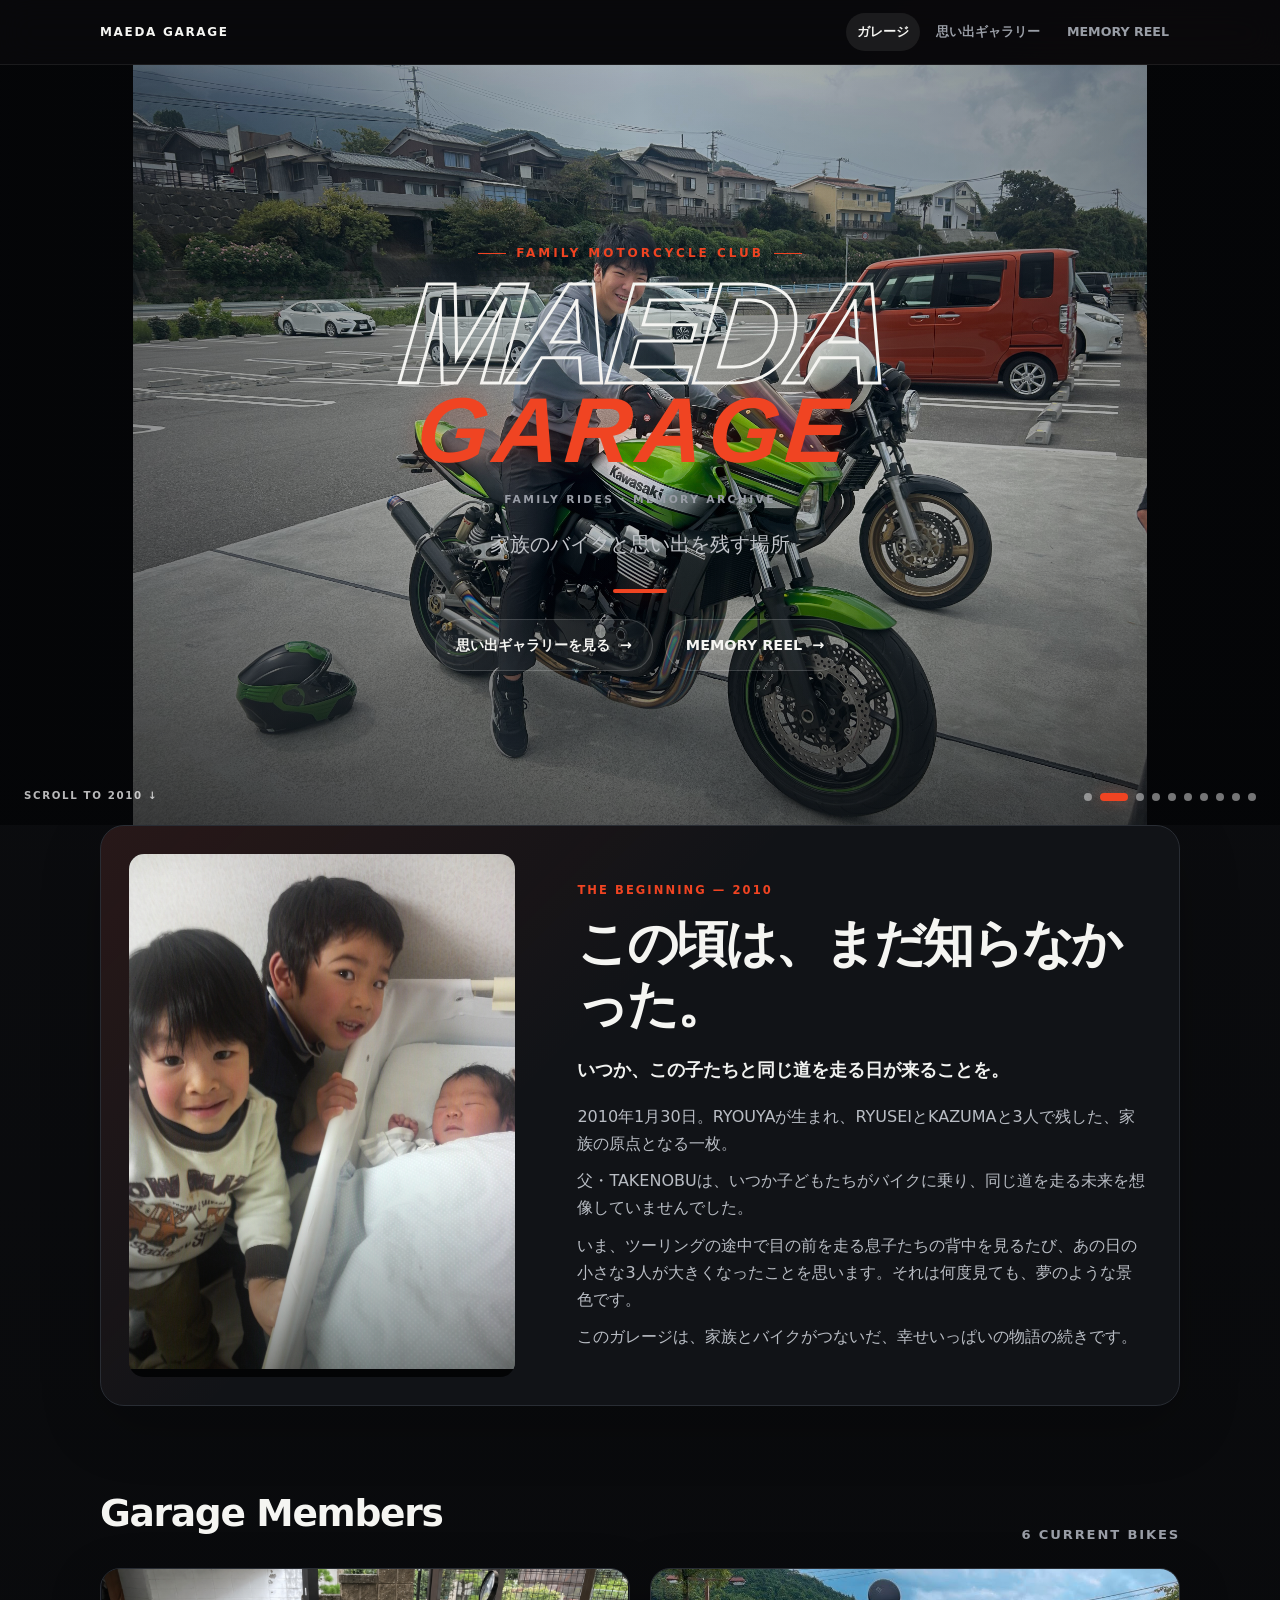
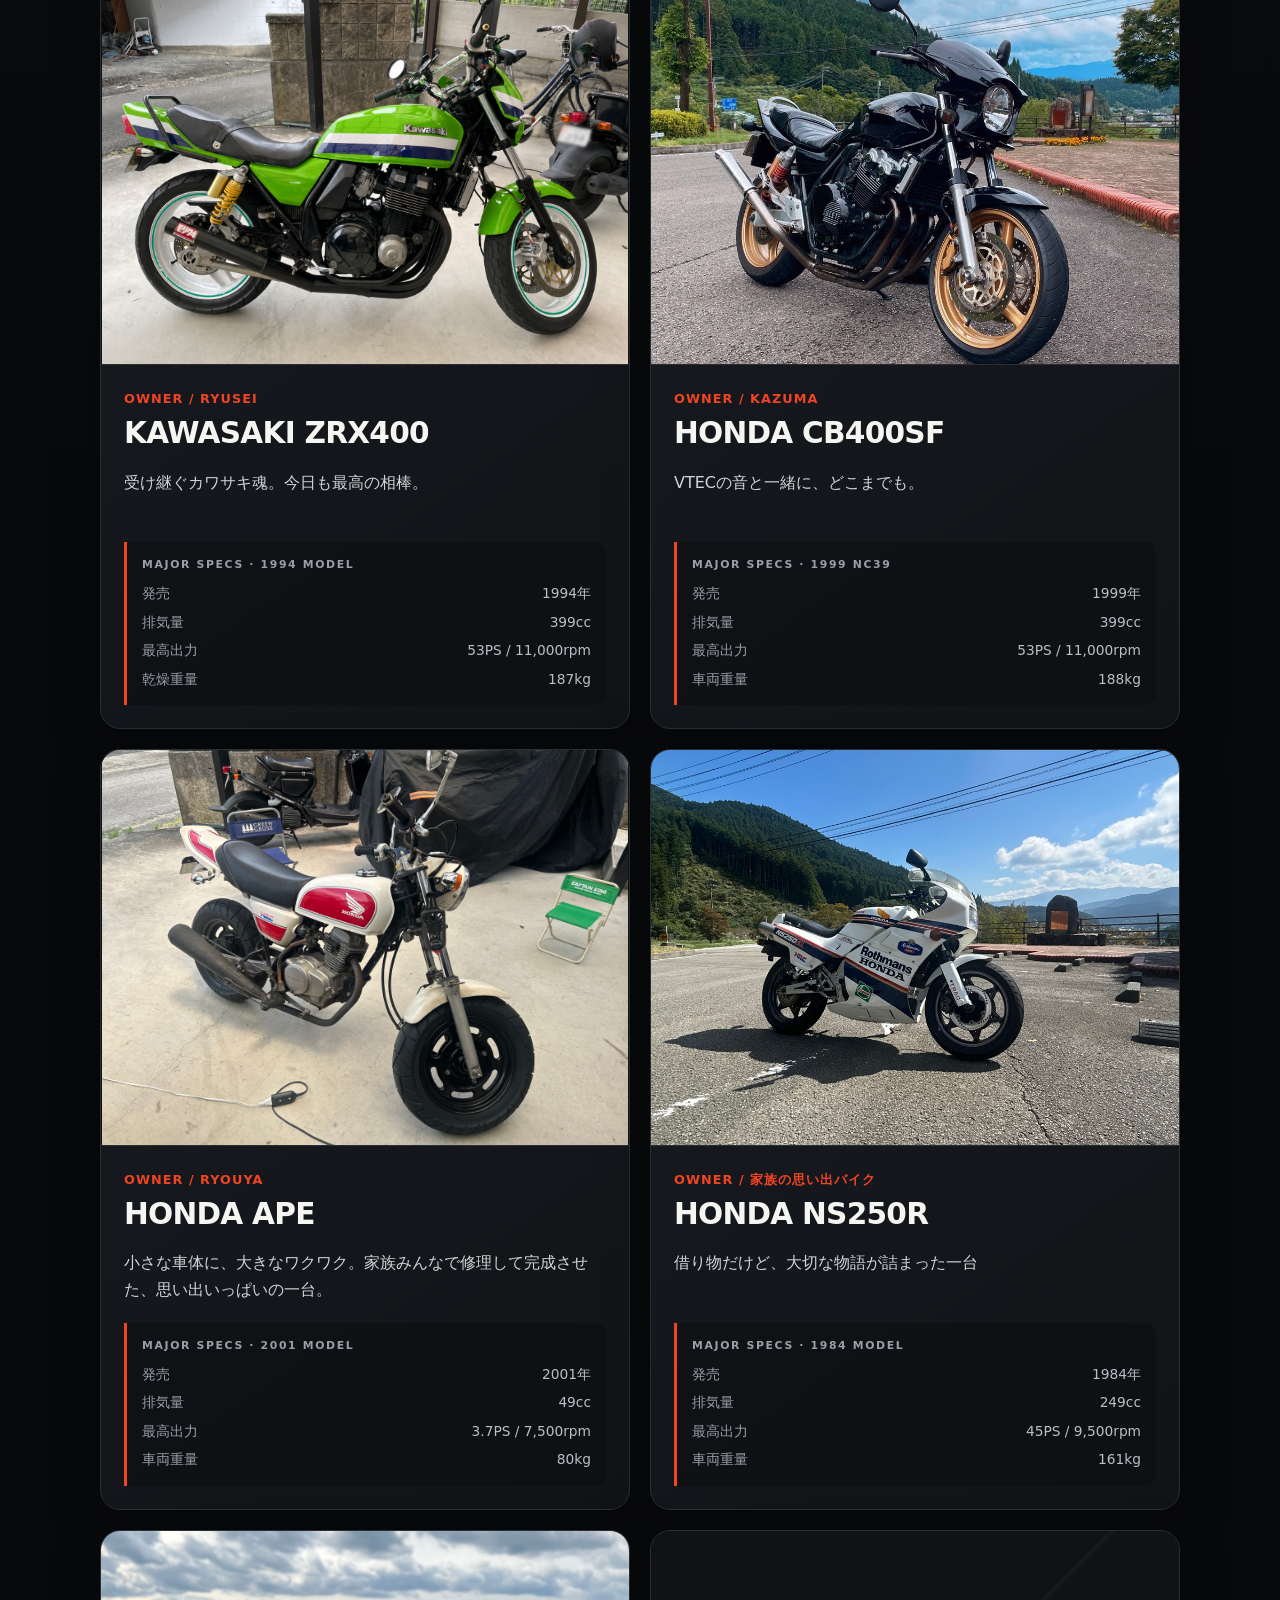
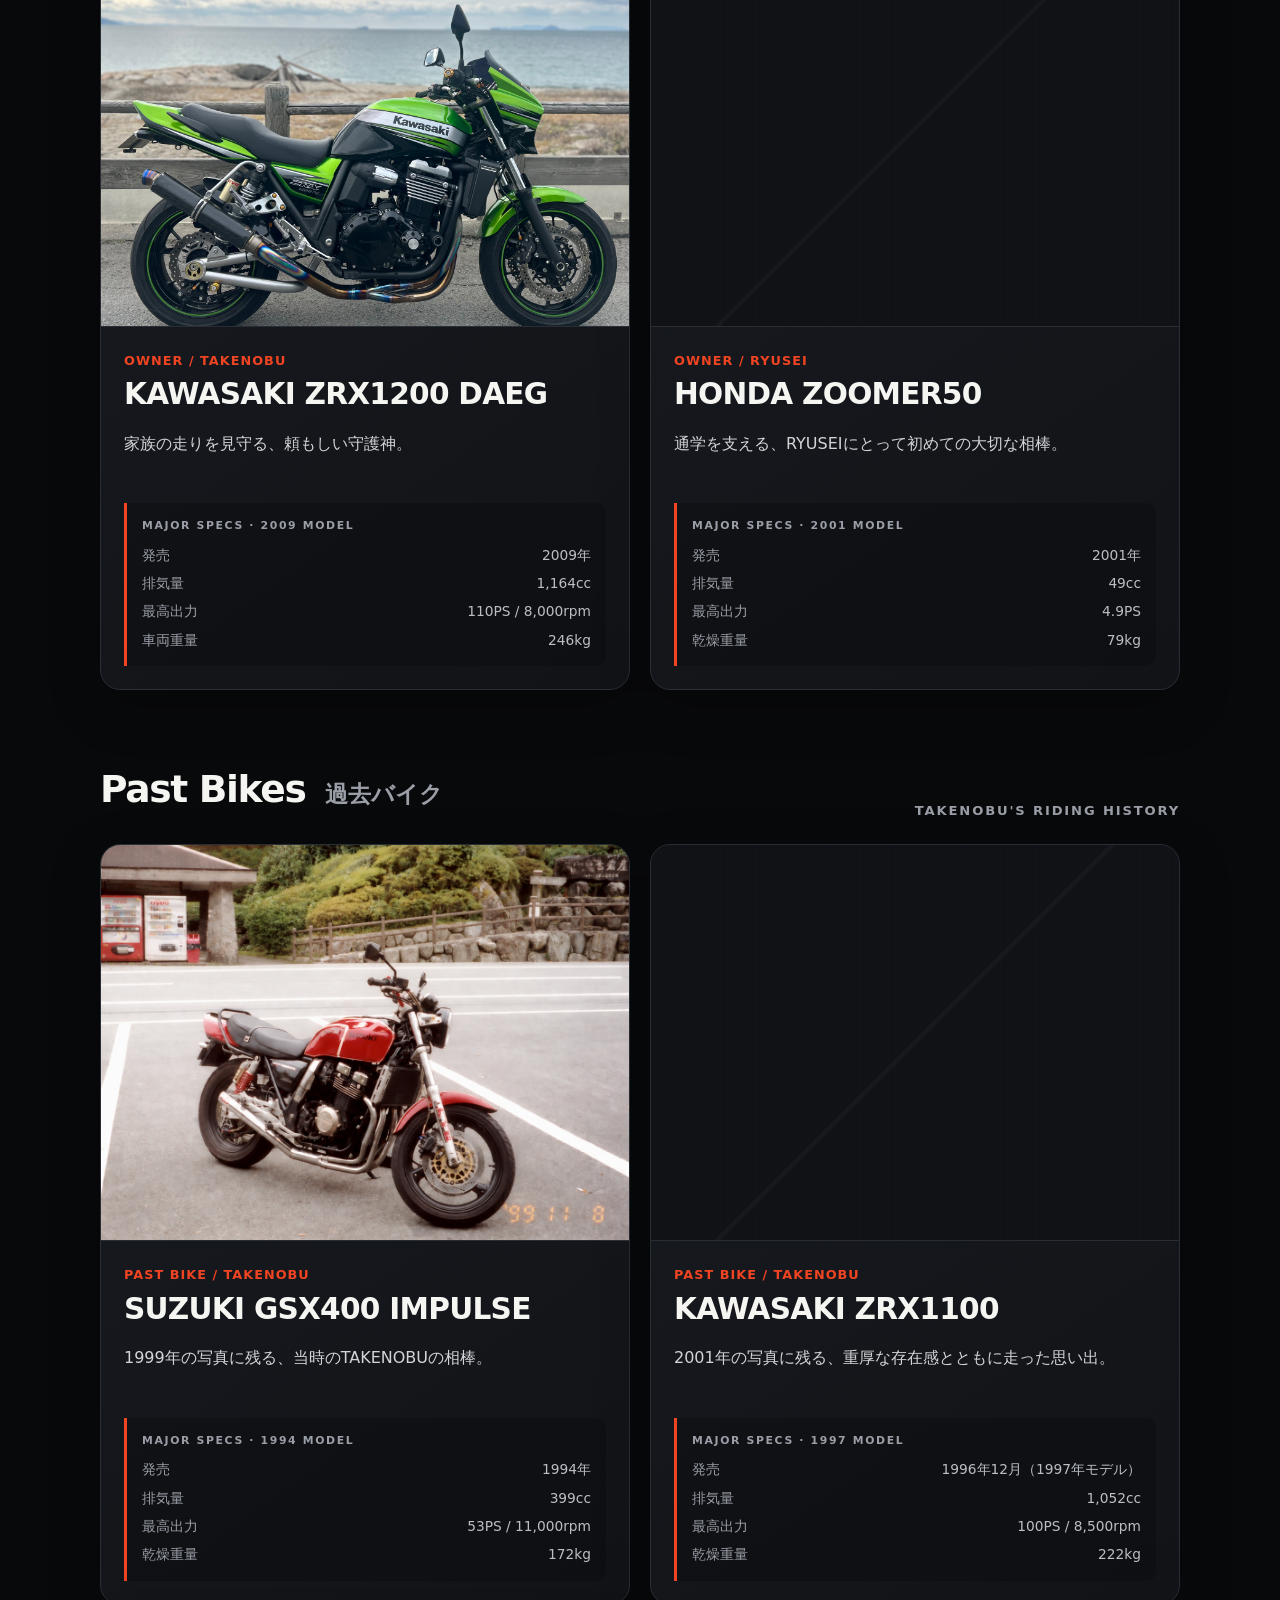
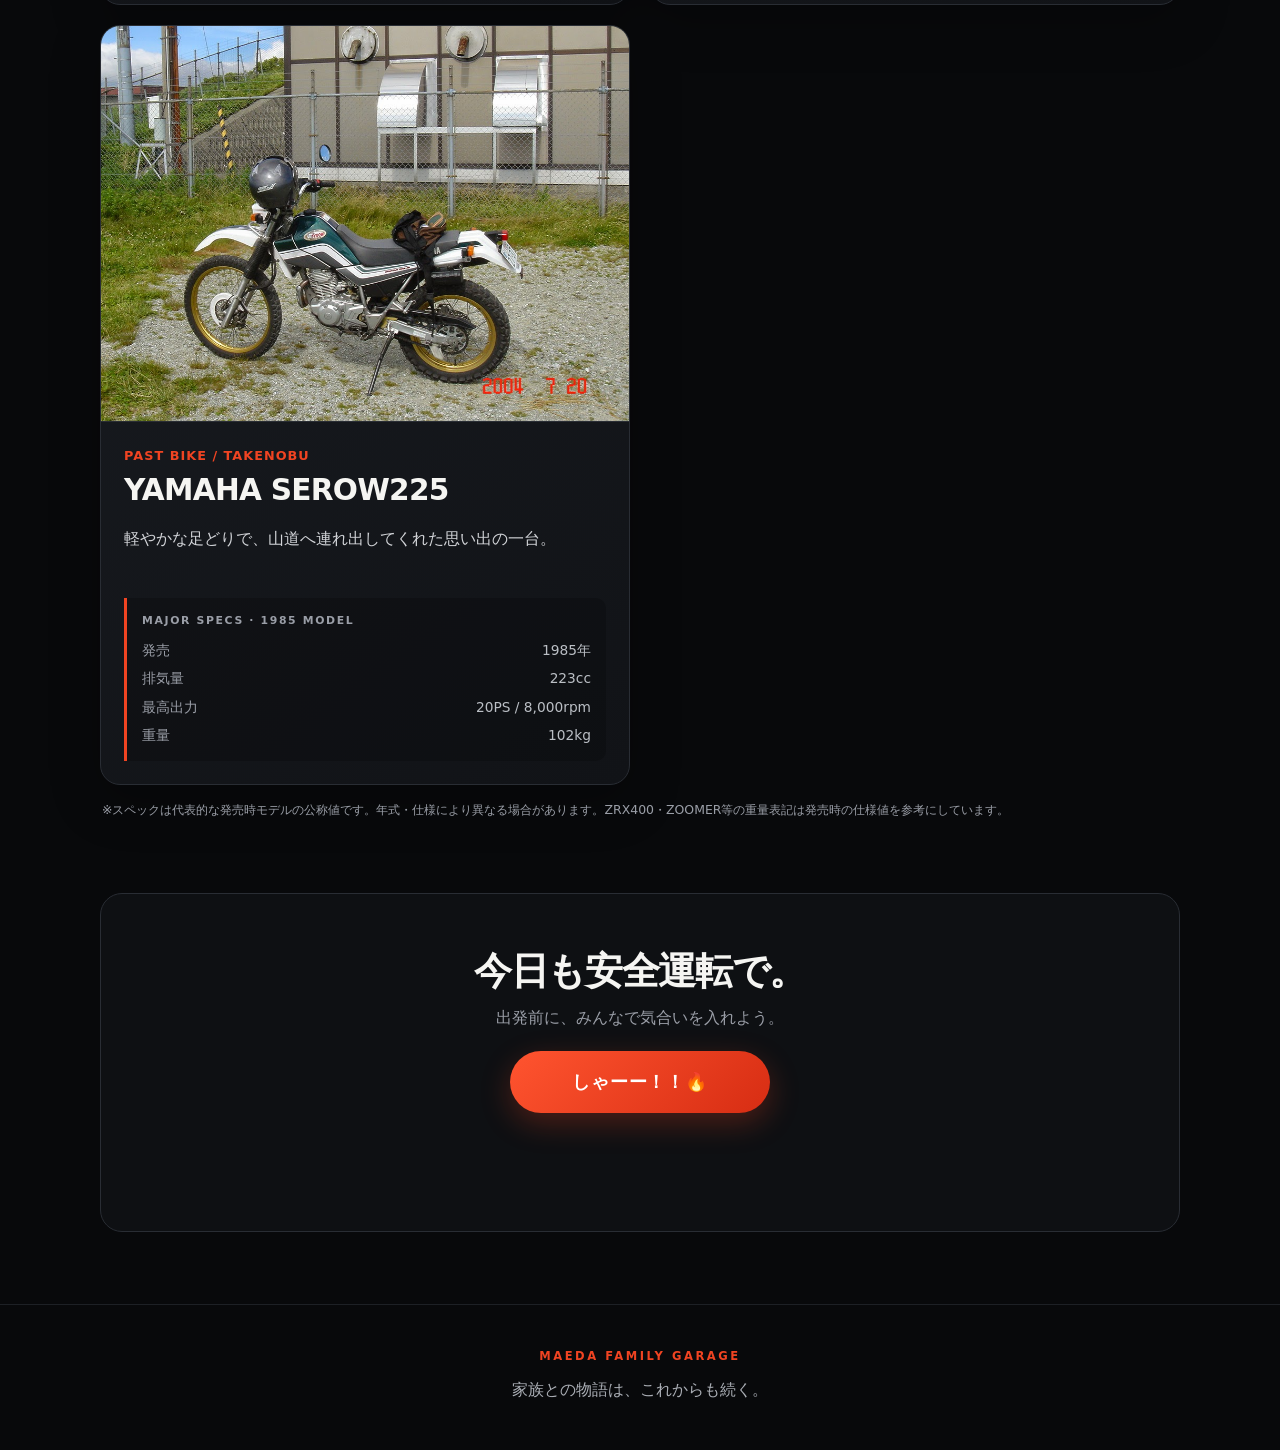
==== index.html @ b5dfe6f4 "Add files via upload" ====
<!DOCTYPE html>
<html lang="ja">
<head>
  <meta charset="UTF-8">
  <meta name="viewport" content="width=device-width, initial-scale=1.0">
  <meta name="theme-color" content="#08090b">
  <meta name="description" content="家族のバイクと思い出を残す、前田家ガレージ。">
  <title>前田家ガレージ</title>
  <link rel="stylesheet" href="style.css">
  <style>
    :root {
      --bg: #08090b;
      --panel: #111317;
      --panel-light: #181b20;
      --line: #292d34;
      --text: #f5f5f2;
      --muted: #9a9ea7;
      --accent: #f04422;
      --accent-glow: rgba(240, 68, 34, 0.28);
      --max-width: 1080px;
    }

    * { box-sizing: border-box; }

    html { scroll-behavior: smooth; }

    body {
      margin: 0;
      min-height: 100vh;
      color: var(--text);
      background:
        radial-gradient(circle at 90% 4%, rgba(240, 68, 34, 0.13), transparent 25rem),
        linear-gradient(180deg, #0c0d10 0%, var(--bg) 38%);
      font-family: system-ui, -apple-system, "Noto Sans JP", "Yu Gothic", sans-serif;
      line-height: 1.7;
      -webkit-font-smoothing: antialiased;
    }

    body::before {
      content: "";
      position: fixed;
      inset: 0;
      z-index: -1;
      pointer-events: none;
      opacity: 0.2;
      background-image: linear-gradient(rgba(255,255,255,.025) 1px, transparent 1px);
      background-size: 100% 5px;
    }

    .container {
      width: min(calc(100% - 32px), var(--max-width));
      margin-inline: auto;
    }

    .hero {
      display: grid;
      position: relative;
      min-height: min(760px, 86svh);
      place-items: center;
      padding: 72px 0 56px;
      overflow: hidden;
      text-align: center;
      isolation: isolate;
    }

    .hero-slides,
    .hero-shade {
      position: absolute;
      inset: 0;
      z-index: -2;
    }

    .hero-slides { background: #050608; }

    .hero-slide {
      position: absolute;
      inset: 0;
      width: 100%;
      height: 100%;
      opacity: 0;
      object-fit: cover;
      object-position: center;
      transform: translateX(100%);
      transition: transform 1.1s cubic-bezier(.65, 0, .35, 1), opacity .8s ease;
    }

    .hero-slide.is-active {
      opacity: 1;
      transform: translateX(0);
    }

    .hero-slide.is-leaving {
      opacity: 0;
      transform: translateX(-100%);
    }

    .hero-slide.is-reset {
      opacity: 0;
      transform: translateX(100%);
      transition: none;
    }

    .hero-slide:nth-child(1) { object-position: center 46%; }
    .hero-slide:nth-child(2) { object-position: center 42%; }
    .hero-slide:nth-child(3) { object-position: center 48%; }
    .hero-slide:nth-child(4) { object-position: center 54%; }
    .hero-slide:nth-child(5) { object-position: center 55%; }
    .hero-slide:nth-child(6) { object-position: center 52%; }
    .hero-slide:nth-child(7) { object-position: center 72%; }
    .hero-slide:nth-child(8) { object-position: center 50%; }
    .hero-slide:nth-child(9) { object-position: center 45%; }
    .hero-slide:nth-child(10) { object-position: center 60%; }

    /* PCは写真を切り取らず、元の構図をそのまま見せる */
    @media (min-width: 681px) {
      .hero-slide,
      .hero-slide.is-active {
        object-fit: contain;
      }

      /* 7枚目の縦写真は、走るバイクを大きく見せる */
      .hero-slide:nth-child(7),
      .hero-slide:nth-child(7).is-active {
        object-fit: cover;
        object-position: center 66%;
      }

    }

    .hero-shade {
      z-index: -1;
      background:
        linear-gradient(90deg, rgba(4,5,7,.52), rgba(4,5,7,.12) 50%, rgba(4,5,7,.42)),
        linear-gradient(0deg, rgba(4,5,7,.6), transparent 52%, rgba(4,5,7,.18));
    }

    .hero .container {
      position: relative;
      z-index: 1;
    }

    .hero-dots {
      position: absolute;
      right: 24px;
      bottom: 24px;
      display: flex;
      gap: 8px;
      z-index: 2;
    }

    .hero-dot {
      width: 8px;
      height: 8px;
      padding: 0;
      border: 0;
      border-radius: 999px;
      background: rgba(255,255,255,.45);
      cursor: pointer;
      transition: width .3s ease, background .3s ease;
    }

    .hero-dot.is-active {
      width: 28px;
      background: var(--accent);
      box-shadow: 0 0 14px var(--accent-glow);
    }

    .scroll-to-beginning {
      position: absolute;
      bottom: 21px;
      left: 24px;
      z-index: 2;
      color: rgba(255,255,255,.72);
      font-size: .64rem;
      font-weight: 800;
      letter-spacing: .16em;
      text-decoration: none;
      text-transform: uppercase;
    }

    .eyebrow {
      display: inline-flex;
      align-items: center;
      gap: 10px;
      margin: 0 0 16px;
      color: var(--accent);
      font-size: 0.75rem;
      font-weight: 800;
      letter-spacing: 0.25em;
      text-transform: uppercase;
    }

    .eyebrow::before,
    .eyebrow::after {
      width: 28px;
      height: 1px;
      content: "";
      background: currentColor;
      box-shadow: 0 0 10px var(--accent-glow);
    }

    .garage-logo {
      margin: 0;
      font-family: Impact, Haettenschweiler, "Arial Narrow Bold", sans-serif;
      font-size: clamp(3.7rem, 15vw, 9rem);
      font-style: italic;
      font-weight: 900;
      line-height: .76;
      letter-spacing: -.06em;
      text-transform: uppercase;
      transform: skewX(-5deg);
    }

    .garage-logo span { display: block; }

    .logo-maeda {
      color: transparent;
      -webkit-text-stroke: clamp(1px, .25vw, 3px) #f5f5f2;
      text-shadow: 0 0 34px rgba(255,255,255,.1);
    }

    .logo-garage {
      margin-top: 8px;
      color: var(--accent);
      font-size: .64em;
      letter-spacing: .055em;
      text-shadow: 0 0 24px var(--accent-glow);
    }

    .hero-tagline {
      margin: 24px 0 0;
      color: var(--muted);
      font-size: .67rem;
      font-weight: 800;
      letter-spacing: .22em;
      text-transform: uppercase;
    }

    .lead {
      margin: 18px auto 0;
      color: #c2c5ca;
      font-size: clamp(1rem, 3vw, 1.25rem);
    }

    .hero-line {
      width: 54px;
      height: 4px;
      margin: 28px auto 0;
      border: 0;
      border-radius: 99px;
      background: var(--accent);
      box-shadow: 0 0 20px var(--accent-glow);
    }

    .origin-story {
      display: grid;
      grid-template-columns: minmax(230px, .8fr) minmax(0, 1.2fr);
      gap: clamp(24px, 5vw, 56px);
      align-items: center;
      margin: 0 0 76px;
      padding: clamp(16px, 3vw, 28px);
      border: 1px solid var(--line);
      border-radius: 24px;
      background: linear-gradient(135deg, rgba(240,68,34,.1), transparent 42%), var(--panel);
      box-shadow: 0 20px 60px rgba(0,0,0,.22);
    }

    .origin-photo {
      position: relative;
      min-height: 370px;
      margin: 0;
      overflow: hidden;
      border-radius: 15px;
      background: #060709;
    }

    .origin-photo::after {
      position: absolute;
      inset: 0;
      content: "";
      background: linear-gradient(180deg, transparent 58%, rgba(0,0,0,.48));
      pointer-events: none;
    }

    .origin-photo img {
      width: 100%;
      height: 100%;
      object-fit: cover;
      object-position: center 30%;
    }

    .origin-copy { padding: 10px 6px; }

    .origin-kicker {
      margin: 0 0 12px;
      color: var(--accent);
      font-size: .72rem;
      font-weight: 900;
      letter-spacing: .18em;
    }

    .origin-copy h2 {
      margin: 0;
      font-size: clamp(1.8rem, 4vw, 3.2rem);
      line-height: 1.2;
      letter-spacing: -.045em;
    }

    .origin-lead {
      margin: 18px 0;
      color: #f0f1ef;
      font-size: clamp(1rem, 2vw, 1.15rem);
      font-weight: 700;
    }

    .origin-copy p:not(.origin-kicker):not(.origin-lead) {
      margin: 10px 0 0;
      color: #b9bdc4;
    }

    main { padding-bottom: 72px; }

    .section-heading {
      display: flex;
      align-items: end;
      justify-content: space-between;
      gap: 16px;
      margin-bottom: 22px;
    }

    h2 {
      margin: 0;
      font-size: clamp(1.6rem, 5vw, 2.35rem);
      letter-spacing: -0.035em;
    }

    .count {
      color: var(--muted);
      font-size: 0.82rem;
      font-weight: 700;
      letter-spacing: 0.14em;
    }

    .garage-grid {
      display: grid;
      grid-template-columns: repeat(2, minmax(0, 1fr));
      gap: 20px;
    }

    .bike-card {
      overflow: hidden;
      border: 1px solid var(--line);
      border-radius: 20px;
      background: linear-gradient(145deg, var(--panel-light), var(--panel));
      box-shadow: 0 16px 50px rgba(0,0,0,.25);
      transition: transform .25s ease, border-color .25s ease;
    }

    .bike-card:hover {
      transform: translateY(-4px);
      border-color: #464b54;
    }

    .photo-frame {
      position: relative;
      display: grid;
      min-height: 0;
      aspect-ratio: 4 / 3;
      place-items: center;
      overflow: hidden;
      border-bottom: 1px solid var(--line);
      background:
        linear-gradient(135deg, transparent 49.5%, rgba(255,255,255,.04) 50%, transparent 50.5%),
        repeating-linear-gradient(90deg, #101216 0, #101216 34px, #13161a 35px);
      color: #6f747c;
    }

    .photo-frame img {
      position: absolute;
      inset: 0;
      width: 100%;
      height: 100%;
      object-fit: cover;
    }

    /* 車体全体を見せたい写真用：背景を残してトリミングを防ぐ */
    .photo-frame img.full-bike {
      object-fit: contain;
      padding: 0;
    }

    /* 横長写真は画面いっぱいに見せつつ、車体側を中心に表示 */
    .photo-frame img.wide-bike {
      object-fit: cover;
      object-position: center 60%;
    }

    .photo-frame img.daeg-bike {
      transform: scale(1.18);
      transform-origin: center 56%;
    }

    .photo-frame img.past-impulse-zoom {
      transform: translate(-8%, -6%) scale(1.28);
      transform-origin: 52% 60%;
    }

    .photo-frame img.past-serow-zoom {
      transform: translate(-8%, -6%) scale(1.28);
      transform-origin: 54% 68%;
    }

    .photo-placeholder {
      position: relative;
      z-index: 1;
      text-align: center;
    }

    .photo-icon {
      display: block;
      margin-bottom: 6px;
      font-size: 1.75rem;
      filter: grayscale(1);
    }

    .photo-placeholder span:last-child {
      font-size: 0.72rem;
      font-weight: 800;
      letter-spacing: 0.16em;
    }

    .card-body { padding: 23px; }

    .owner {
      margin: 0 0 4px;
      color: var(--accent);
      font-size: 0.8rem;
      font-weight: 800;
      letter-spacing: 0.08em;
    }

    h3 {
      margin: 0;
      font-size: clamp(1.45rem, 4vw, 1.85rem);
      line-height: 1.3;
      letter-spacing: -0.025em;
    }

    .comment {
      min-height: 3.4em;
      margin: 16px 0 19px;
      color: #d2d4d8;
    }

    .bike-specs {
      padding: 14px 15px;
      border-left: 3px solid var(--accent);
      border-radius: 0 10px 10px 0;
      background: rgba(0,0,0,.22);
    }

    .specs-label {
      display: block;
      margin-bottom: 8px;
      color: var(--muted);
      font-size: 0.68rem;
      font-weight: 800;
      letter-spacing: 0.15em;
    }

    .bike-specs dl {
      display: grid;
      grid-template-columns: auto 1fr;
      gap: 5px 12px;
      margin: 0;
      font-size: 0.86rem;
    }

    .bike-specs dt { color: var(--muted); }

    .bike-specs dd {
      margin: 0;
      color: #bbbfc5;
      text-align: right;
    }

    .past-bikes { margin-top: 68px; }

    .past-bikes h2 span {
      margin-left: 8px;
      color: var(--muted);
      font-size: .62em;
      letter-spacing: 0;
    }

    .specs-note {
      margin: 14px 2px 0;
      color: var(--muted);
      font-size: .78rem;
    }

    .cheer {
      margin-top: 72px;
      padding: 46px 20px;
      border: 1px solid var(--line);
      border-radius: 22px;
      background: #0e1013;
      text-align: center;
    }

    .cheer p {
      margin: 0 0 20px;
      color: var(--muted);
    }

    .cheer-button {
      min-width: min(100%, 260px);
      padding: 16px 28px;
      border: 0;
      border-radius: 999px;
      color: white;
      background: linear-gradient(135deg, #ff542f, #d72d13);
      box-shadow: 0 10px 30px var(--accent-glow);
      font: inherit;
      font-size: 1.12rem;
      font-weight: 900;
      letter-spacing: 0.04em;
      cursor: pointer;
      transition: transform .15s ease, filter .15s ease;
      -webkit-tap-highlight-color: transparent;
    }

    .cheer-button:hover { filter: brightness(1.1); }
    .cheer-button:active { transform: scale(.96); }
    .cheer-button:focus-visible {
      outline: 3px solid white;
      outline-offset: 4px;
    }

    .message {
      display: grid;
      min-height: 2.3em;
      place-items: center;
      margin: 22px 0 0 !important;
      color: var(--text) !important;
      font-size: clamp(1.05rem, 4vw, 1.35rem);
      font-weight: 800;
    }

    .message.pop { animation: pop .42s ease; }

    @keyframes pop {
      0% { opacity: 0; transform: scale(.84) translateY(8px); }
      70% { transform: scale(1.05); }
      100% { opacity: 1; transform: scale(1); }
    }

    footer {
      padding: 42px 16px 46px;
      border-top: 1px solid #1d2025;
      color: #aaaeb5;
      text-align: center;
    }

    footer p { margin: 0; }

    .footer-mark {
      display: block;
      margin-bottom: 10px;
      color: var(--accent);
      font-size: 0.72rem;
      font-weight: 900;
      letter-spacing: .22em;
    }

    @media (max-width: 680px) {
      .container { width: min(calc(100% - 24px), var(--max-width)); }
      .hero { min-height: min(700px, 82svh); padding-top: 52px; }
      .hero-dots { right: 16px; bottom: 16px; }
      .scroll-to-beginning { bottom: 16px; left: 16px; font-size: .56rem; }
      .garage-grid { grid-template-columns: 1fr; gap: 16px; }
      .photo-frame { min-height: 0; }
      .origin-story { grid-template-columns: 1fr; gap: 22px; margin-bottom: 54px; padding: 14px; }
      .origin-photo { min-height: 330px; }
      .origin-copy { padding: 6px 4px 10px; }
      .card-body { padding: 20px; }
      .comment { min-height: 0; }
      .cheer { margin-top: 52px; padding: 38px 16px; }
    }

    @media (prefers-reduced-motion: reduce) {
      *, *::before, *::after {
        scroll-behavior: auto !important;
        animation-duration: .01ms !important;
        transition-duration: .01ms !important;
      }

      /* このサイトでは、ユーザー指定のトップ写真スライドは維持する */
      .hero-slide {
        transition: transform 1.1s cubic-bezier(.65, 0, .35, 1), opacity .8s ease !important;
      }
    }
  </style>
</head>
<body>
  <nav class="site-nav" aria-label="メインナビゲーション">
    <div class="nav-inner">
      <a class="brand" href="index.html">MAEDA GARAGE</a>
      <div class="nav-links">
        <a class="active" href="index.html" aria-current="page">ガレージ</a>
        <a href="gallery-latest.html">思い出ギャラリー</a>
        <a href="memory-reel.html">MEMORY REEL</a>
      </div>
    </div>
  </nav>

  <header class="hero">
    <div class="hero-slides" aria-hidden="true">
      <img class="hero-slide is-active" src="images/hero-kazuma-ryouya.jpg" alt="">
      <img class="hero-slide" src="images/hero-ryouya.jpg" alt="">
      <img class="hero-slide" src="images/hero-ns250r-ryusei.jpg" alt="">
      <img class="hero-slide" src="images/hero-kazuma.jpg" alt="">
      <img class="hero-slide" src="images/hero-daeg.jpg" alt="">
      <img class="hero-slide" src="images/hero-zrx400-blurred.png" alt="">
      <img class="hero-slide" src="images/hero-ryusei.jpg" alt="">
      <img class="hero-slide" src="images/hero-ryusei-ryouya.jpg" alt="">
      <img class="hero-slide" src="images/hero-three-brothers.jpg" alt="">
      <img class="hero-slide" src="images/gallery/zrx1100-takenobu-2001.jpg" alt="">
    </div>
    <div class="hero-shade" aria-hidden="true"></div>
    <div class="container hero-content">
      <p class="eyebrow">Family Motorcycle Club</p>
      <h1 class="garage-logo" aria-label="Maeda Garage"><span class="logo-maeda">MAEDA</span><span class="logo-garage">GARAGE</span></h1>
      <p class="hero-tagline">Family Rides · Memory Archive</p>
      <p class="lead">家族のバイクと思い出を残す場所</p>
      <hr class="hero-line">
      <div class="hero-actions">
        <a class="gallery-cta" href="gallery.html">思い出ギャラリーを見る <span aria-hidden="true">→</span></a>
        <a class="gallery-cta" href="memory-reel.html">MEMORY REEL <span aria-hidden="true">→</span></a>
      </div>
    </div>
    <a class="scroll-to-beginning" href="#beginning">Scroll to 2010 ↓</a>
    <div class="hero-dots" aria-label="トップ写真を選択">
      <button class="hero-dot is-active" type="button" aria-label="写真 1" aria-current="true"></button>
      <button class="hero-dot" type="button" aria-label="写真 2"></button>
      <button class="hero-dot" type="button" aria-label="写真 3"></button>
      <button class="hero-dot" type="button" aria-label="写真 4"></button>
      <button class="hero-dot" type="button" aria-label="写真 5"></button>
      <button class="hero-dot" type="button" aria-label="写真 6"></button>
      <button class="hero-dot" type="button" aria-label="写真 7"></button>
      <button class="hero-dot" type="button" aria-label="写真 8"></button>
      <button class="hero-dot" type="button" aria-label="写真 9"></button>
      <button class="hero-dot" type="button" aria-label="写真 10"></button>
    </div>
  </header>

  <main class="container">
    <section id="beginning" class="origin-story" aria-labelledby="origin-title">
      <figure class="origin-photo">
        <img src="images/family-beginning.jpg" alt="2010年1月30日、生まれたばかりのRYOUYAとRYUSEI、KAZUMAの写真" loading="eager" decoding="async">
      </figure>
      <div class="origin-copy">
        <p class="origin-kicker">THE BEGINNING — 2010</p>
        <h2 id="origin-title">この頃は、まだ知らなかった。</h2>
        <p class="origin-lead">いつか、この子たちと同じ道を走る日が来ることを。</p>
        <p>2010年1月30日。RYOUYAが生まれ、RYUSEIとKAZUMAと3人で残した、家族の原点となる一枚。</p>
        <p>父・TAKENOBUは、いつか子どもたちがバイクに乗り、同じ道を走る未来を想像していませんでした。</p>
        <p>いま、ツーリングの途中で目の前を走る息子たちの背中を見るたび、あの日の小さな3人が大きくなったことを思います。それは何度見ても、夢のような景色です。</p>
        <p>このガレージは、家族とバイクがつないだ、幸せいっぱいの物語の続きです。</p>
      </div>
    </section>

    <section aria-labelledby="garage-title">
      <div class="section-heading">
        <h2 id="garage-title">Garage Members</h2>
        <span class="count">6 CURRENT BIKES</span>
      </div>

      <div class="garage-grid">
        <article class="bike-card">
          <div class="photo-frame">
            <img class="full-bike" src="images/zrx400-blurred.png" alt="長男のZRX400" loading="lazy" decoding="async">
          </div>
          <div class="card-body">
            <p class="owner">OWNER / RYUSEI</p>
            <h3>KAWASAKI ZRX400</h3>
            <p class="comment">受け継ぐカワサキ魂。今日も最高の相棒。</p>
            <div class="bike-specs"><span class="specs-label">MAJOR SPECS · 1994 MODEL</span><dl><dt>発売</dt><dd>1994年</dd><dt>排気量</dt><dd>399cc</dd><dt>最高出力</dt><dd>53PS / 11,000rpm</dd><dt>乾燥重量</dt><dd>187kg</dd></dl></div>
          </div>
        </article>

        <article class="bike-card">
          <div class="photo-frame">
            <img src="images/cb400sf.jpg" alt="次男のCB400SF NC39" loading="lazy" decoding="async">
          </div>
          <div class="card-body">
            <p class="owner">OWNER / KAZUMA</p>
            <h3>HONDA CB400SF</h3>
            <p class="comment">VTECの音と一緒に、どこまでも。</p>
            <div class="bike-specs"><span class="specs-label">MAJOR SPECS · 1999 NC39</span><dl><dt>発売</dt><dd>1999年</dd><dt>排気量</dt><dd>399cc</dd><dt>最高出力</dt><dd>53PS / 11,000rpm</dd><dt>車両重量</dt><dd>188kg</dd></dl></div>
          </div>
        </article>

        <article class="bike-card">
          <div class="photo-frame">
            <img class="full-bike" src="images/ape50.jpg" alt="三男のHONDA APE" loading="lazy" decoding="async">
          </div>
          <div class="card-body">
            <p class="owner">OWNER / RYOUYA</p>
            <h3>HONDA APE</h3>
            <p class="comment">小さな車体に、大きなワクワク。家族みんなで修理して完成させた、思い出いっぱいの一台。</p>
            <div class="bike-specs"><span class="specs-label">MAJOR SPECS · 2001 MODEL</span><dl><dt>発売</dt><dd>2001年</dd><dt>排気量</dt><dd>49cc</dd><dt>最高出力</dt><dd>3.7PS / 7,500rpm</dd><dt>車両重量</dt><dd>80kg</dd></dl></div>
          </div>
        </article>

        <article class="bike-card">
          <div class="photo-frame">
            <img src="images/ns250r.jpg" alt="家族の思い出バイク HONDA NS250R" loading="lazy" decoding="async">
          </div>
          <div class="card-body">
            <p class="owner">OWNER / 家族の思い出バイク</p>
            <h3>HONDA NS250R</h3>
            <p class="comment">借り物だけど、大切な物語が詰まった一台</p>
            <div class="bike-specs"><span class="specs-label">MAJOR SPECS · 1984 MODEL</span><dl><dt>発売</dt><dd>1984年</dd><dt>排気量</dt><dd>249cc</dd><dt>最高出力</dt><dd>45PS / 9,500rpm</dd><dt>車両重量</dt><dd>161kg</dd></dl></div>
          </div>
        </article>

        <article class="bike-card">
          <div class="photo-frame">
            <img class="full-bike daeg-bike" src="images/zrx1200daeg.jpg" alt="たけさんのZRX1200 DAEG" loading="lazy" decoding="async">
          </div>
          <div class="card-body">
            <p class="owner">OWNER / TAKENOBU</p>
            <h3>KAWASAKI ZRX1200 DAEG</h3>
            <p class="comment">家族の走りを見守る、頼もしい守護神。</p>
            <div class="bike-specs"><span class="specs-label">MAJOR SPECS · 2009 MODEL</span><dl><dt>発売</dt><dd>2009年</dd><dt>排気量</dt><dd>1,164cc</dd><dt>最高出力</dt><dd>110PS / 8,000rpm</dd><dt>車両重量</dt><dd>246kg</dd></dl></div>
          </div>
        </article>

        <article class="bike-card">
          <div class="photo-frame">
            <img class="wide-bike" src="images/zoomer50.jpg" alt="RYUSEIのHONDA ZOOMER50" loading="lazy" decoding="async">
          </div>
          <div class="card-body">
            <p class="owner">OWNER / RYUSEI</p>
            <h3>HONDA ZOOMER50</h3>
            <p class="comment">通学を支える、RYUSEIにとって初めての大切な相棒。</p>
            <div class="bike-specs"><span class="specs-label">MAJOR SPECS · 2001 MODEL</span><dl><dt>発売</dt><dd>2001年</dd><dt>排気量</dt><dd>49cc</dd><dt>最高出力</dt><dd>4.9PS</dd><dt>乾燥重量</dt><dd>79kg</dd></dl></div>
          </div>
        </article>
      </div>
    </section>

    <section class="past-bikes" aria-labelledby="past-bikes-title">
      <div class="section-heading">
        <h2 id="past-bikes-title">Past Bikes <span lang="ja">過去バイク</span></h2>
        <span class="count">TAKENOBU'S RIDING HISTORY</span>
      </div>
      <div class="garage-grid">
        <article class="bike-card">
          <div class="photo-frame"><img class="full-bike past-impulse-zoom" src="images/impulse-takenobu-1999-no-helmet.png" alt="TAKENOBUの過去バイク、SUZUKI GSX400 IMPULSE" loading="lazy" decoding="async"></div>
          <div class="card-body">
            <p class="owner">PAST BIKE / TAKENOBU</p>
            <h3>SUZUKI GSX400 IMPULSE</h3>
            <p class="comment">1999年の写真に残る、当時のTAKENOBUの相棒。</p>
            <div class="bike-specs"><span class="specs-label">MAJOR SPECS · 1994 MODEL</span><dl><dt>発売</dt><dd>1994年</dd><dt>排気量</dt><dd>399cc</dd><dt>最高出力</dt><dd>53PS / 11,000rpm</dd><dt>乾燥重量</dt><dd>172kg</dd></dl></div>
          </div>
        </article>

        <article class="bike-card">
          <div class="photo-frame"><img class="full-bike" src="images/zrx1100-takenobu-2001.jpg" alt="TAKENOBUの過去バイク、KAWASAKI ZRX1100" loading="lazy" decoding="async"></div>
          <div class="card-body">
            <p class="owner">PAST BIKE / TAKENOBU</p>
            <h3>KAWASAKI ZRX1100</h3>
            <p class="comment">2001年の写真に残る、重厚な存在感とともに走った思い出。</p>
            <div class="bike-specs"><span class="specs-label">MAJOR SPECS · 1997 MODEL</span><dl><dt>発売</dt><dd>1996年12月（1997年モデル）</dd><dt>排気量</dt><dd>1,052cc</dd><dt>最高出力</dt><dd>100PS / 8,500rpm</dd><dt>乾燥重量</dt><dd>222kg</dd></dl></div>
          </div>
        </article>

        <article class="bike-card">
          <div class="photo-frame"><img class="full-bike past-serow-zoom" src="images/serow225-takenobu-2004.jpg" alt="TAKENOBUの過去バイク、YAMAHA SEROW225" loading="lazy" decoding="async"></div>
          <div class="card-body">
            <p class="owner">PAST BIKE / TAKENOBU</p>
            <h3>YAMAHA SEROW225</h3>
            <p class="comment">軽やかな足どりで、山道へ連れ出してくれた思い出の一台。</p>
            <div class="bike-specs"><span class="specs-label">MAJOR SPECS · 1985 MODEL</span><dl><dt>発売</dt><dd>1985年</dd><dt>排気量</dt><dd>223cc</dd><dt>最高出力</dt><dd>20PS / 8,000rpm</dd><dt>重量</dt><dd>102kg</dd></dl></div>
          </div>
        </article>
      </div>
      <p class="specs-note">※スペックは代表的な発売時モデルの公称値です。年式・仕様により異なる場合があります。ZRX400・ZOOMER等の重量表記は発売時の仕様値を参考にしています。</p>
    </section>

    <section class="cheer" aria-labelledby="cheer-title">
      <h2 id="cheer-title">今日も安全運転で。</h2>
      <p>出発前に、みんなで気合いを入れよう。</p>
      <button class="cheer-button" id="cheerButton" type="button">しゃーー！！🔥</button>
      <p class="message" id="cheerMessage" role="status" aria-live="polite"></p>
    </section>
  </main>

  <footer>
    <span class="footer-mark">MAEDA FAMILY GARAGE</span>
    <p>家族との物語は、これからも続く。</p>
  </footer>

  <script>
    const heroSlides = [...document.querySelectorAll(".hero-slide")];
    const heroDots = [...document.querySelectorAll(".hero-dot")];
    let activeSlide = 0;
    let slideshowTimer;

    const showSlide = (index) => {
      const nextSlide = (index + heroSlides.length) % heroSlides.length;
      if (nextSlide === activeSlide) return;
      const previous = heroSlides[activeSlide];
      const incoming = heroSlides[nextSlide];

      previous.classList.remove("is-active");
      previous.classList.add("is-leaving");
      incoming.classList.remove("is-leaving", "is-reset");
      incoming.classList.add("is-active");
      activeSlide = nextSlide;

      window.setTimeout(() => {
        if (!previous.classList.contains("is-active")) {
          previous.classList.remove("is-leaving");
          previous.classList.add("is-reset");
          window.requestAnimationFrame(() => window.requestAnimationFrame(() => previous.classList.remove("is-reset")));
        }
      }, 1150);

      heroDots.forEach((dot, dotIndex) => {
        const isActive = dotIndex === activeSlide;
        dot.classList.toggle("is-active", isActive);
        if (isActive) dot.setAttribute("aria-current", "true");
        else dot.removeAttribute("aria-current");
      });
    };

    const startSlideshow = () => {
      if (heroSlides.length < 2) return;
      clearInterval(slideshowTimer);
      slideshowTimer = setInterval(() => showSlide(activeSlide + 1), 4500);
    };

    heroDots.forEach((dot, index) => {
      dot.addEventListener("click", () => {
        showSlide(index);
        startSlideshow();
      });
    });
    startSlideshow();

    const messages = [
      "今日も最高の一日にしよう！🔥",
      "安全第一、楽しさ全開！",
      "前田家、今日も絶好調！",
      "エンジンも気持ちも温まってるぞ！",
      "いい道、いい仲間、いい家族！",
      "無事に帰るまでがツーリング！",
      "その一走りが、また思い出になる。"
    ];

    const button = document.getElementById("cheerButton");
    const message = document.getElementById("cheerMessage");
    let lastIndex = -1;

    button.addEventListener("click", () => {
      let index;
      do {
        index = Math.floor(Math.random() * messages.length);
      } while (messages.length > 1 && index === lastIndex);

      lastIndex = index;
      message.textContent = messages[index];
      message.classList.remove("pop");
      void message.offsetWidth;
      message.classList.add("pop");

      if (navigator.vibrate) navigator.vibrate([40, 30, 70]);
    });
  </script>
</body>
</html>
---- style.css ----
:root {
  --shared-bg: #08090b;
  --shared-panel: #111317;
  --shared-panel-light: #181b20;
  --shared-line: #292d34;
  --shared-text: #f5f5f2;
  --shared-muted: #9a9ea7;
  --shared-accent: #f04422;
  --shared-max-width: 1080px;
}

.site-nav {
  position: sticky;
  top: 0;
  z-index: 20;
  border-bottom: 1px solid rgba(255,255,255,.08);
  background: rgba(8,9,11,.88);
  backdrop-filter: blur(16px);
  -webkit-backdrop-filter: blur(16px);
}

.nav-inner {
  display: flex;
  width: min(calc(100% - 32px), var(--shared-max-width));
  min-height: 64px;
  margin-inline: auto;
  align-items: center;
  justify-content: space-between;
  gap: 20px;
}

.brand {
  color: var(--shared-text);
  font-size: .75rem;
  font-weight: 900;
  letter-spacing: .14em;
  text-decoration: none;
  white-space: nowrap;
}

.nav-links {
  display: flex;
  align-items: center;
  gap: 5px;
}

.nav-links a {
  padding: 8px 11px;
  border-radius: 999px;
  color: var(--shared-muted);
  font-size: .79rem;
  font-weight: 800;
  text-decoration: none;
  transition: color .2s ease, background .2s ease;
}

.nav-links a:hover,
.nav-links a.active {
  color: var(--shared-text);
  background: rgba(255,255,255,.08);
}

.gallery-cta {
  display: inline-flex;
  align-items: center;
  gap: 10px;
  margin-top: 34px;
  padding: 13px 20px;
  border: 1px solid rgba(255,255,255,.16);
  border-radius: 999px;
  color: var(--shared-text);
  background: rgba(255,255,255,.05);
  font-size: .9rem;
  font-weight: 800;
  text-decoration: none;
  transition: transform .2s ease, border-color .2s ease, background .2s ease;
}

.gallery-cta:hover {
  transform: translateY(-2px);
  border-color: var(--shared-accent);
  background: rgba(240,68,34,.12);
}

.hero-actions {
  display: flex;
  flex-wrap: wrap;
  justify-content: center;
  gap: 12px;
}

.hero-actions .gallery-cta { margin-top: 26px; }

/* Gallery page */
.gallery-page {
  margin: 0;
  min-height: 100vh;
  color: var(--shared-text);
  background:
    radial-gradient(circle at 90% 4%, rgba(240,68,34,.13), transparent 25rem),
    linear-gradient(180deg, #0c0d10 0%, var(--shared-bg) 38%);
  font-family: system-ui, -apple-system, "Noto Sans JP", "Yu Gothic", sans-serif;
  line-height: 1.7;
  -webkit-font-smoothing: antialiased;
}

.gallery-page * { box-sizing: border-box; }

.gallery-container {
  width: min(calc(100% - 32px), var(--shared-max-width));
  margin-inline: auto;
}

.gallery-hero {
  padding: 76px 0 48px;
}

.gallery-kicker {
  margin: 0 0 10px;
  color: var(--shared-accent);
  font-size: .74rem;
  font-weight: 900;
  letter-spacing: .22em;
  text-transform: uppercase;
}

.gallery-hero h1 {
  margin: 0;
  font-size: clamp(2.35rem, 8vw, 4.8rem);
  line-height: 1.1;
  letter-spacing: -.05em;
}

.gallery-lead {
  max-width: 590px;
  margin: 17px 0 0;
  color: #b6bac1;
  font-size: clamp(.98rem, 2.6vw, 1.14rem);
}

.memory-grid {
  display: grid;
  grid-template-columns: minmax(0, 900px);
  justify-content: center;
  gap: 28px;
  padding: 12px 0 80px;
}

.memory-card {
  overflow: hidden;
  border: 1px solid var(--shared-line);
  border-radius: 18px;
  background: linear-gradient(145deg, var(--shared-panel-light), var(--shared-panel));
  box-shadow: 0 16px 46px rgba(0,0,0,.23);
  transition: transform .22s ease, border-color .22s ease;
}

.memory-card:hover {
  transform: translateY(-4px);
  border-color: #484d56;
}

.memory-photo {
  position: relative;
  display: grid;
  aspect-ratio: 4 / 3;
  place-items: center;
  overflow: hidden;
  border-bottom: 1px solid var(--shared-line);
  color: #747982;
  background:
    linear-gradient(135deg, transparent 49.5%, rgba(255,255,255,.04) 50%, transparent 50.5%),
    repeating-linear-gradient(90deg, #101216 0, #101216 34px, #13161a 35px);
}

.memory-photo img {
  position: absolute;
  inset: 0;
  width: 100%;
  height: 100%;
  object-fit: cover;
}

.memory-photo img.focus-lower {
  object-position: center 72%;
}

.memory-placeholder {
  text-align: center;
}

.memory-placeholder b {
  display: block;
  margin-bottom: 7px;
  font-size: 1.7rem;
  filter: grayscale(1);
}

.memory-placeholder span {
  font-size: .68rem;
  font-weight: 900;
  letter-spacing: .15em;
}

.memory-body {
  padding: 20px;
}

.memory-date {
  display: block;
  margin-bottom: 5px;
  color: var(--shared-accent);
  font-size: .72rem;
  font-weight: 900;
  letter-spacing: .1em;
}

.memory-body h2 {
  margin: 0;
  font-size: 1.24rem;
  line-height: 1.35;
}

.memory-body p {
  margin: 11px 0 0;
  color: #b9bdc4;
  font-size: .9rem;
}

.gallery-footer {
  padding: 38px 16px 44px;
  border-top: 1px solid #1d2025;
  color: #aaaeb5;
  text-align: center;
}

.gallery-categories { display: flex; flex-wrap: wrap; gap: 10px; }
.gallery-years { display: flex; flex-wrap: wrap; gap: 8px; margin: 22px 0 28px; }
.year-link { padding: 7px 13px; border: 1px solid var(--shared-line); border-radius: 999px; color: var(--shared-muted); font-size: .84rem; font-weight: 800; text-decoration: none; }
.year-link:hover, .year-link.active { border-color: var(--shared-accent); color: var(--shared-text); background: rgba(240,68,34,.12); }
.family-story { margin: 24px 0; padding: 20px; border: 1px solid var(--shared-line); border-radius: 18px; background: var(--shared-panel); }
.family-story summary { cursor: pointer; font-weight: 700; }
.family-story p { color: #b9bdc4; }
.memory-grid { align-items: start; }
.memory-grid .memory-photo img { object-fit: contain; }
.memory-year { grid-column: 1 / -1; margin: 24px 0 0; color: var(--shared-accent); font-size: 1.7rem; }
.memory-grid .memory-body a { color: var(--shared-text); text-underline-offset: 4px; }
.memory-video.is-short { aspect-ratio: 9 / 16; max-width: 320px; margin-inline: auto; }
.gallery-categories .gallery-cta { margin-top: 24px; }
#photos, .gallery-extra { scroll-margin-top: 90px; }
.gallery-extra { padding: 0 0 64px; }
.gallery-extra > h2 { margin: 0; font-size: clamp(1.8rem, 5vw, 2.5rem); }
.video-card { max-width: 800px; margin-top: 24px; }
.video-card:hover { transform: none; }
.memory-video { aspect-ratio: 16 / 9; background: #000; }
.memory-video iframe { display: block; width: 100%; height: 100%; border: 0; }
.video-card h3 { margin: 0; font-size: 1.24rem; line-height: 1.35; }
.video-card a { color: var(--shared-text); text-underline-offset: 4px; }
.gallery-categories a:focus-visible, .video-card a:focus-visible { outline: 2px solid var(--shared-accent); outline-offset: 4px; }

.gallery-footer a {
  color: var(--shared-text);
  font-weight: 800;
  text-underline-offset: 4px;
}

.gallery-footer-actions {
  display: flex;
  flex-wrap: wrap;
  justify-content: center;
  gap: 12px;
  margin-bottom: 18px;
}

.garage-return,
.back-to-top {
  display: inline-flex;
  align-items: center;
  min-height: 44px;
  padding: 10px 16px;
  border: 1px solid var(--shared-line);
  border-radius: 10px;
  background: var(--shared-panel);
  text-decoration: none;
  transition: transform .2s ease, border-color .2s ease, background .2s ease;
}

.garage-return {
  gap: .42em;
  font-size: .84rem;
  font-weight: 950;
  letter-spacing: .08em;
}

.return-arrow { color: var(--shared-muted); font-size: 1.1em; }
.return-maeda { color: var(--shared-text); }
.return-garage { color: var(--shared-accent); }
.back-to-top { color: var(--shared-muted) !important; font-size: .84rem; }

.garage-return:hover,
.back-to-top:hover {
  transform: translateY(-2px);
  border-color: var(--shared-accent);
  background: rgba(240,68,34,.1);
}

@media (max-width: 820px) {
  .memory-grid { grid-template-columns: 1fr; }
}

@media (max-width: 560px) {
  .nav-inner {
    width: min(calc(100% - 20px), var(--shared-max-width));
    min-height: 58px;
  }

  .brand {
    max-width: 78px;
    white-space: normal;
    line-height: 1.15;
  }

  .nav-links a {
    padding: 7px 9px;
    font-size: .73rem;
  }

  .gallery-container { width: calc(100% - 24px); }
  .gallery-hero { padding: 54px 0 36px; }
  .memory-grid { grid-template-columns: 1fr; gap: 16px; padding-bottom: 56px; }
  .memory-body { padding: 18px; }
}

/* MEMORY REEL */
.reel-page {
  min-height: 100vh;
  background: #08090b;
}

.reel-container {
  width: min(calc(100% - 32px), 1180px);
  margin: 0 auto;
  padding: clamp(18px, 3vw, 32px) 0 28px;
}

.reel-intro {
  max-width: 620px;
  margin-bottom: 14px;
}

.reel-intro h1 {
  margin: 2px 0 4px;
  font-size: clamp(1.4rem, 3vw, 2.35rem);
  letter-spacing: .035em;
}

.reel-stage {
  position: relative;
  min-height: clamp(265px, 49svh, 540px);
  overflow: hidden;
  border: 1px solid var(--line);
  border-radius: 22px;
  background: #111317;
  box-shadow: 0 26px 70px rgba(0, 0, 0, .35);
}

.reel-media,
.reel-frame,
.reel-frame img,
.reel-frame iframe {
  position: absolute;
  inset: 0;
  width: 100%;
  height: 100%;
}

.reel-frame {
  opacity: 0;
  transform: translateX(100%);
  transition: transform 1.1s cubic-bezier(.65, 0, .35, 1), opacity .8s ease;
}

.reel-frame.is-active {
  opacity: 1;
  transform: translateX(0);
}

.reel-frame.is-leaving {
  opacity: 0;
  transform: translateX(-100%);
}

.reel-frame img {
  object-fit: contain;
  background: #050607;
}

.reel-frame iframe { border: 0; }

.reel-caption {
  margin-top: 12px;
  padding: clamp(16px, 2.5vw, 24px);
  border: 1px solid var(--line);
  border-radius: 16px;
  background: var(--panel);
}

.reel-caption time {
  display: block;
  color: var(--accent);
  font-size: .8rem;
  font-weight: 800;
  letter-spacing: .1em;
}

.reel-caption h2 {
  margin: 3px 0 5px;
  color: var(--text);
  font-size: clamp(1.4rem, 3vw, 2.5rem);
  line-height: 1.24;
}

.reel-caption p { margin: 0; color: var(--muted); font-size: .92rem; line-height: 1.55; }

.reel-type {
  display: inline-flex;
  margin-bottom: 8px;
  padding: 3px 9px;
  border: 1px solid rgba(255,255,255,.45);
  border-radius: 999px;
  color: #fff;
  font-size: .7rem;
  font-weight: 800;
  letter-spacing: .08em;
}

.reel-controls {
  display: grid;
  grid-template-columns: auto 1fr auto auto;
  align-items: center;
  gap: 12px;
  margin-top: 12px;
}

.reel-controls-overlay { display: none; }

.reel-button {
  min-width: 44px;
  min-height: 42px;
  padding: 8px 13px;
  border: 1px solid var(--line);
  border-radius: 10px;
  color: var(--text);
  background: var(--panel-light);
  font: inherit;
  cursor: pointer;
}

.reel-button:hover { border-color: var(--accent); color: #fff; }
.reel-progress { height: 3px; overflow: hidden; border-radius: 99px; background: var(--line); }
.reel-progress > span { display: block; width: 0; height: 100%; background: var(--accent); transition: width .35s ease; }
.reel-count { color: var(--muted); font-size: .85rem; white-space: nowrap; }

@media (min-width: 681px) {
  .reel-controls-mobile { display: none; }

  .reel-stage .reel-controls-overlay {
    position: absolute;
    inset: 0;
    display: block;
    margin: 0;
    z-index: 2;
    pointer-events: none;
  }

  .reel-controls-overlay .reel-button,
  .reel-controls-overlay .reel-progress,
  .reel-controls-overlay .reel-count { position: absolute; pointer-events: auto; }

  .reel-controls-overlay .reel-prev { top: 50%; left: 18px; transform: translateY(-50%); }
  .reel-controls-overlay .reel-next { top: 50%; right: 18px; transform: translateY(-50%); }
  .reel-controls-overlay .reel-toggle { bottom: 16px; left: 18px; background: rgba(17,19,23,.82); }
  .reel-controls-overlay .reel-count { right: 18px; bottom: 27px; color: #fff; text-shadow: 0 1px 8px #000; }
  .reel-controls-overlay .reel-progress { right: 100px; bottom: 24px; left: 115px; background: rgba(255,255,255,.32); }
}

@media (max-width: 560px) {
  .reel-container { width: calc(100% - 24px); padding-top: 16px; }
  .reel-intro { margin-bottom: 10px; }
  .reel-stage { min-height: clamp(235px, 40svh, 390px); border-radius: 16px; }
  .reel-frame img { object-fit: cover; }
  .reel-controls { grid-template-columns: auto 1fr auto; }
  .reel-controls .reel-toggle { grid-column: 1 / -1; }
}

@media (prefers-reduced-motion: reduce) {
  *, *::before, *::after {
    scroll-behavior: auto !important;
    animation-duration: .01ms !important;
    transition-duration: .01ms !important;
  }

  /* MEMORY REEL はトップ画面と同じ横スライド演出を維持する */
  .reel-frame {
    transition: transform 1.1s cubic-bezier(.65, 0, .35, 1), opacity .8s ease !important;
  }
}
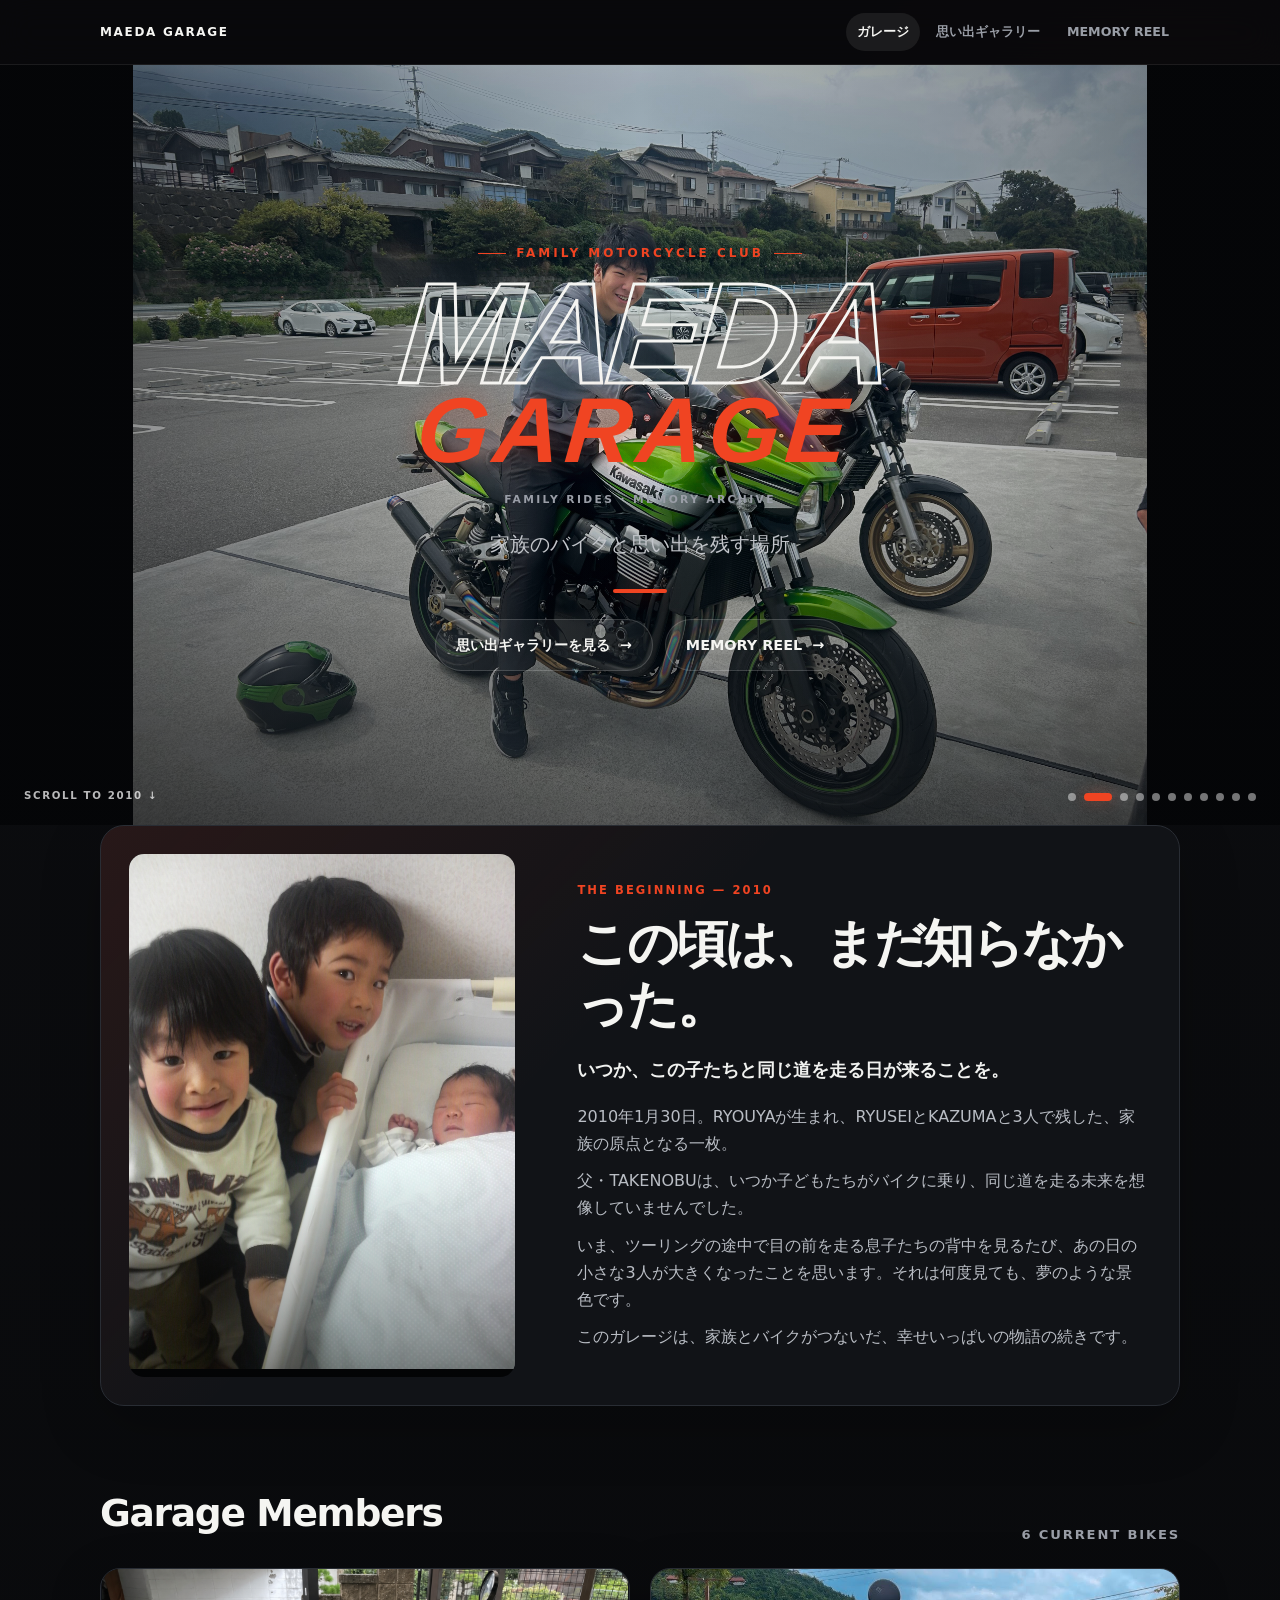
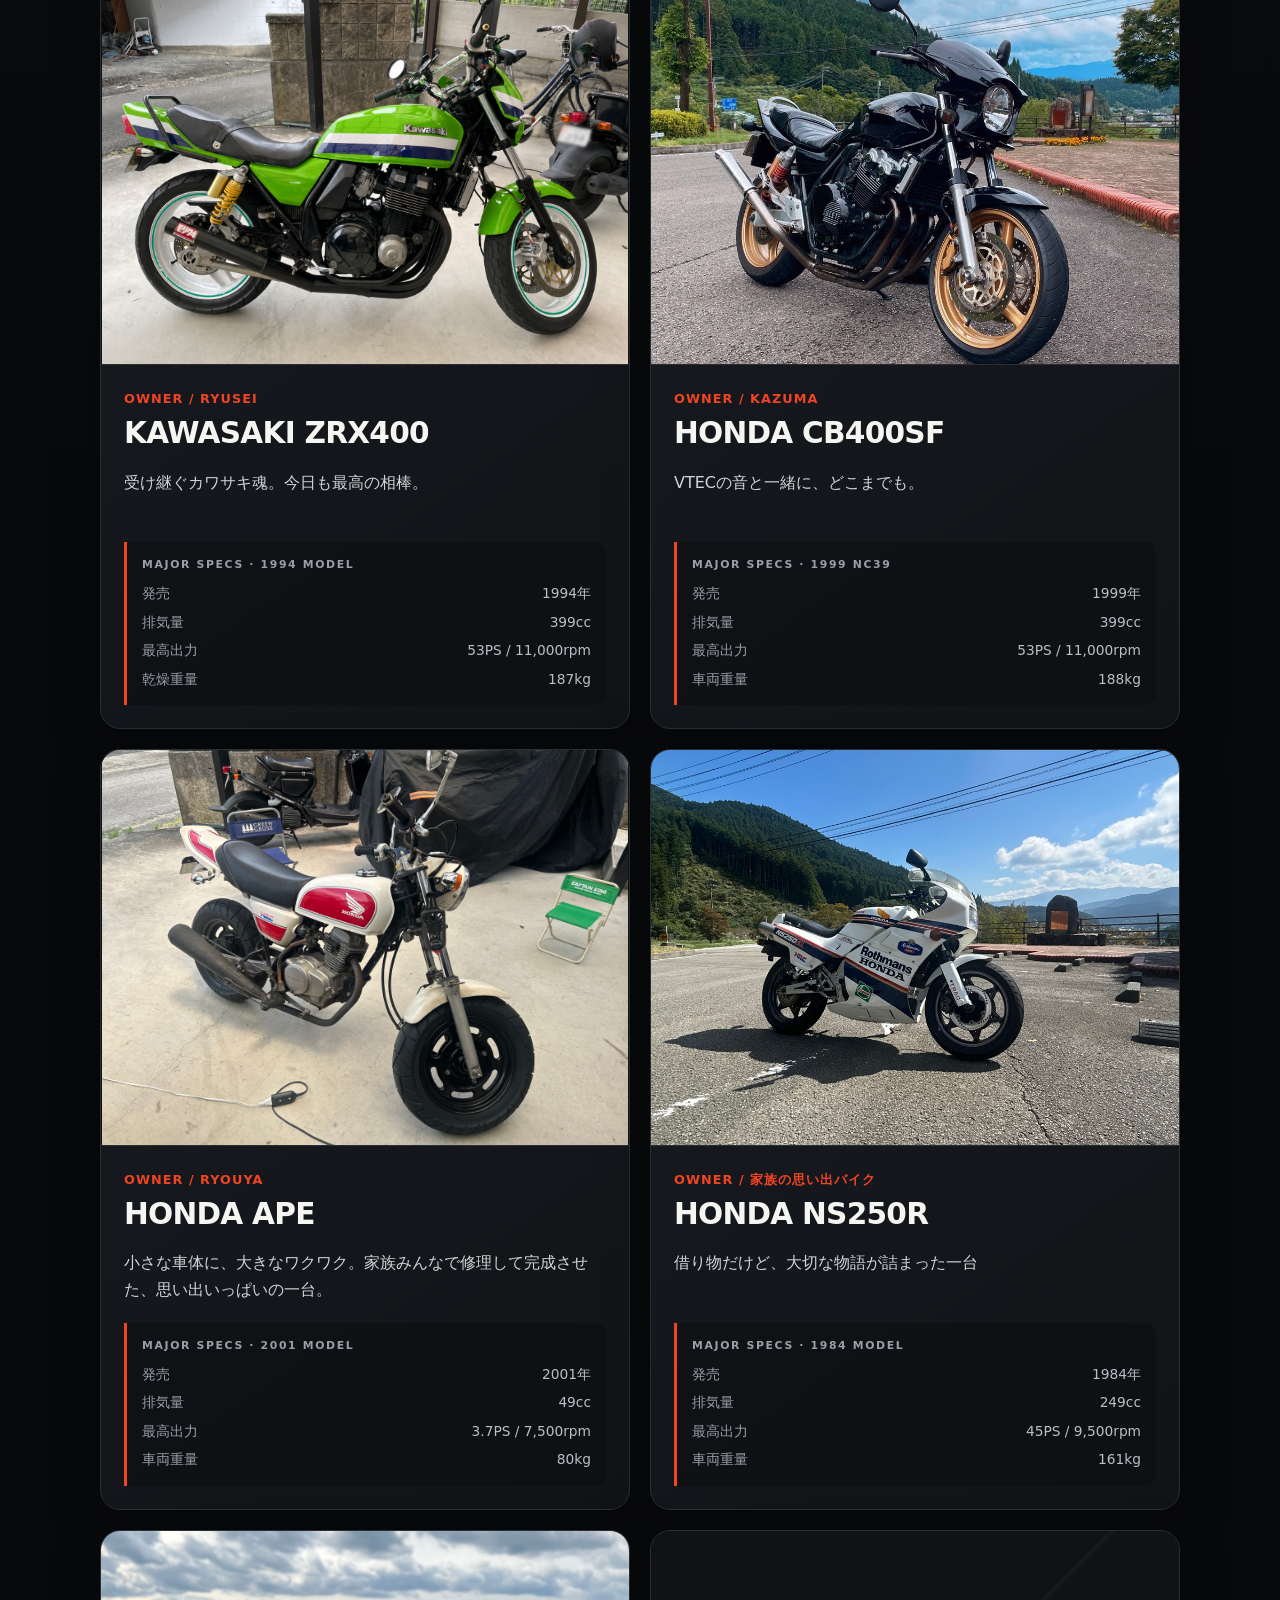
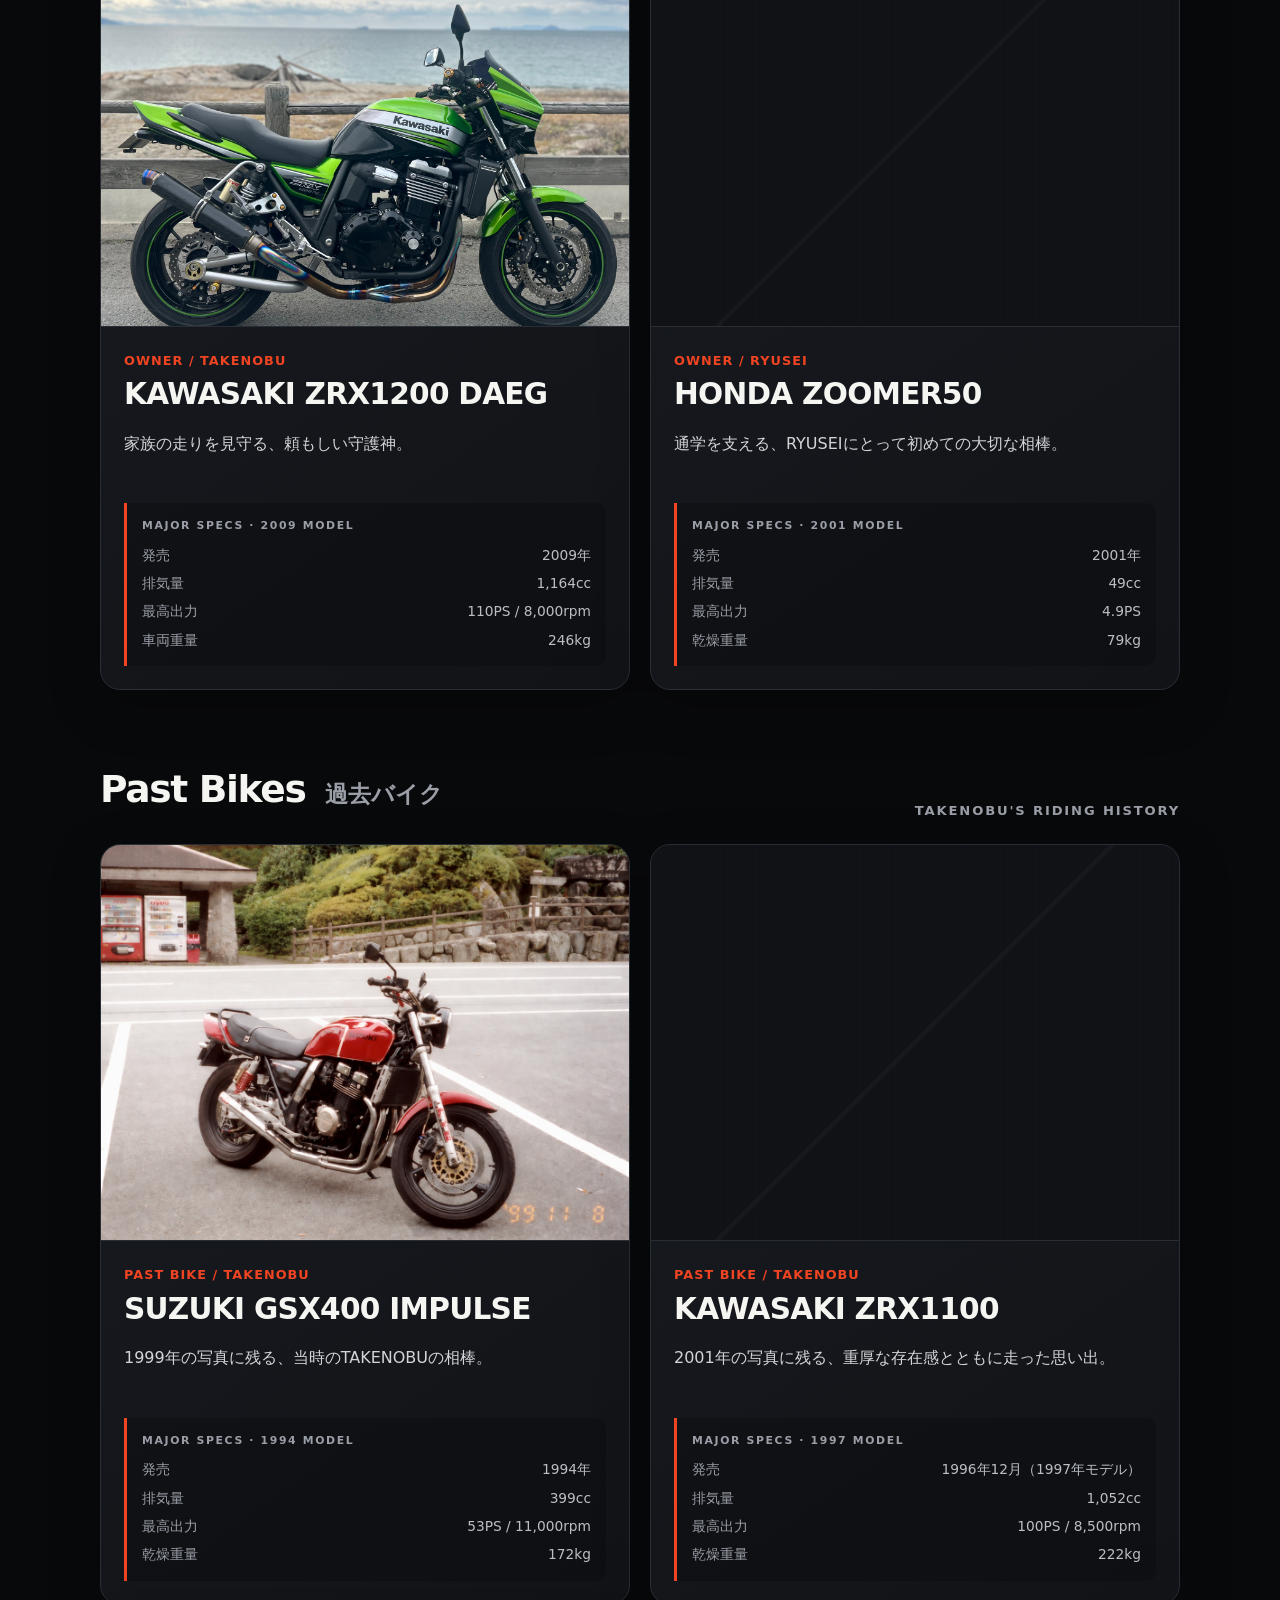
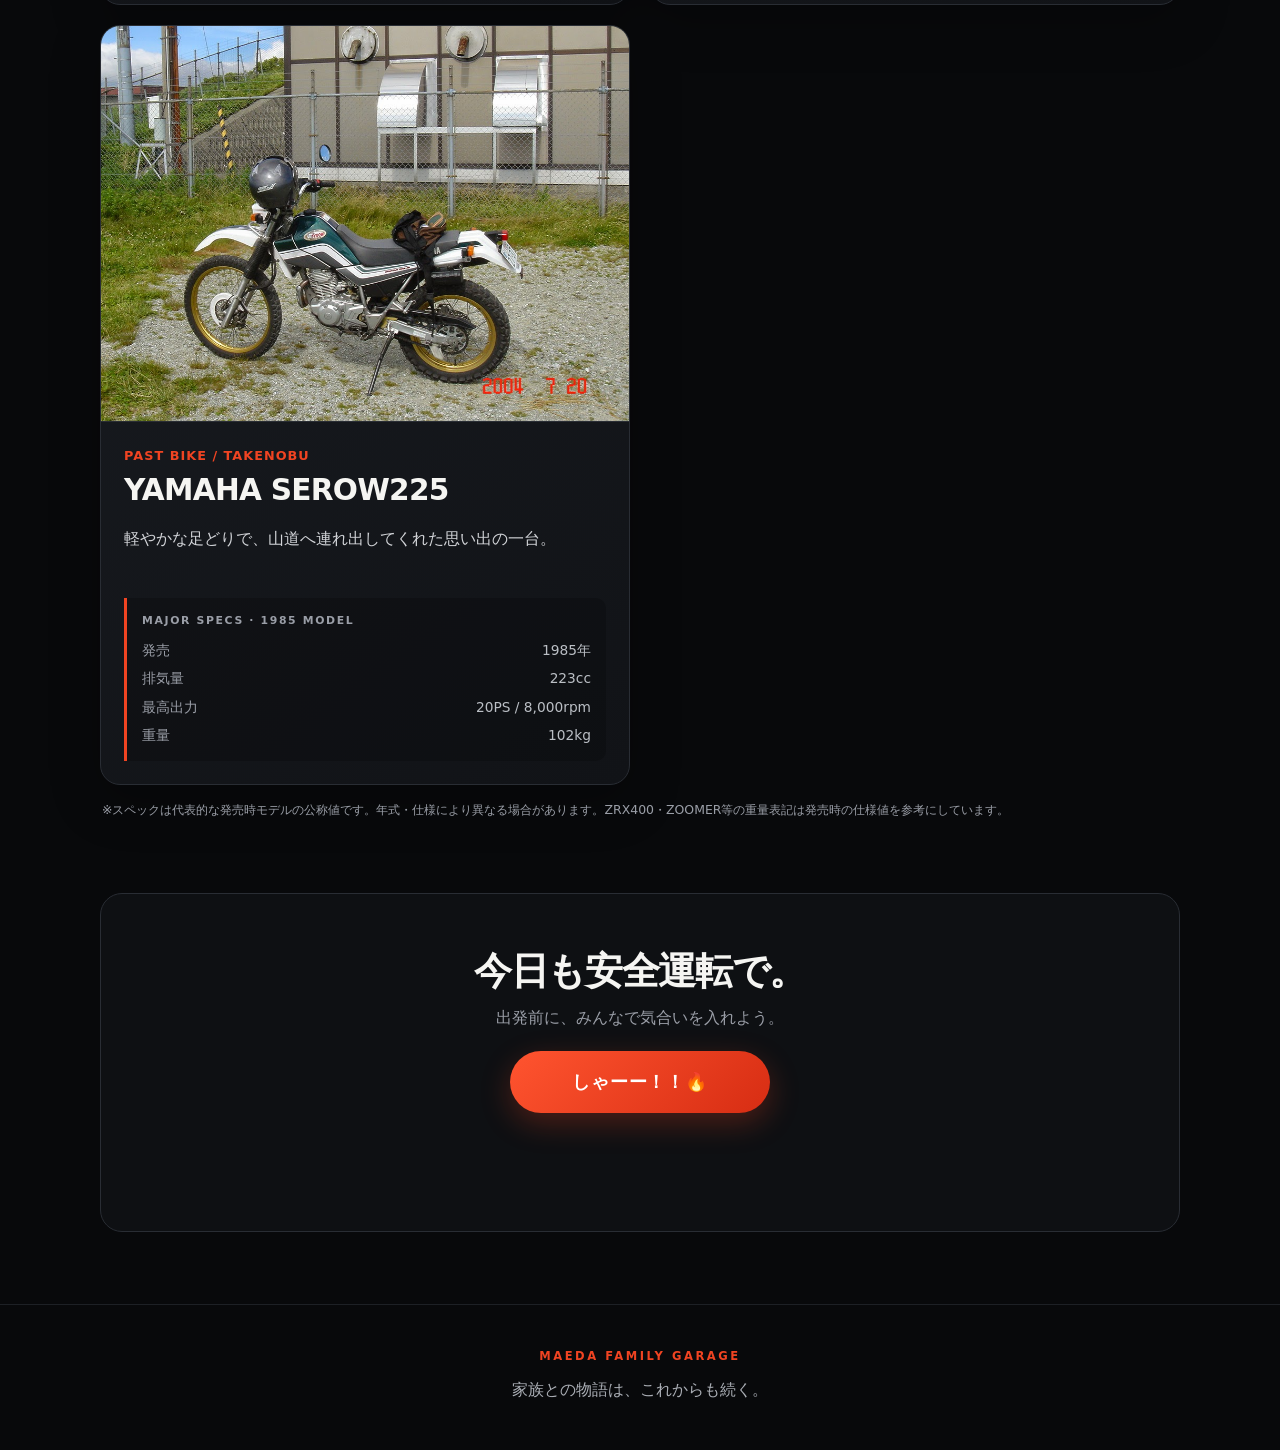
==== commit f4c0a468: "Add files via upload" ====
--- a/index.html
+++ b/index.html
@@ -110,6 +110,7 @@
     .hero-slide:nth-child(8) { object-position: center 50%; }
     .hero-slide:nth-child(9) { object-position: center 45%; }
     .hero-slide:nth-child(10) { object-position: center 60%; }
+    .hero-slide:nth-child(11) { object-position: center 58%; }
 
     /* PCは写真を切り取らず、元の構図をそのまま見せる */
     @media (min-width: 681px) {
@@ -626,6 +627,7 @@
       <img class="hero-slide" src="images/hero-ryusei-ryouya.jpg" alt="">
       <img class="hero-slide" src="images/hero-three-brothers.jpg" alt="">
       <img class="hero-slide" src="images/gallery/zrx1100-takenobu-2001.jpg" alt="">
+      <img class="hero-slide" src="images/gallery/zrx1100-akemi-2001.jpg" alt="">
     </div>
     <div class="hero-shade" aria-hidden="true"></div>
     <div class="container hero-content">
@@ -651,6 +653,7 @@
       <button class="hero-dot" type="button" aria-label="写真 8"></button>
       <button class="hero-dot" type="button" aria-label="写真 9"></button>
       <button class="hero-dot" type="button" aria-label="写真 10"></button>
+      <button class="hero-dot" type="button" aria-label="写真 11"></button>
     </div>
   </header>
 
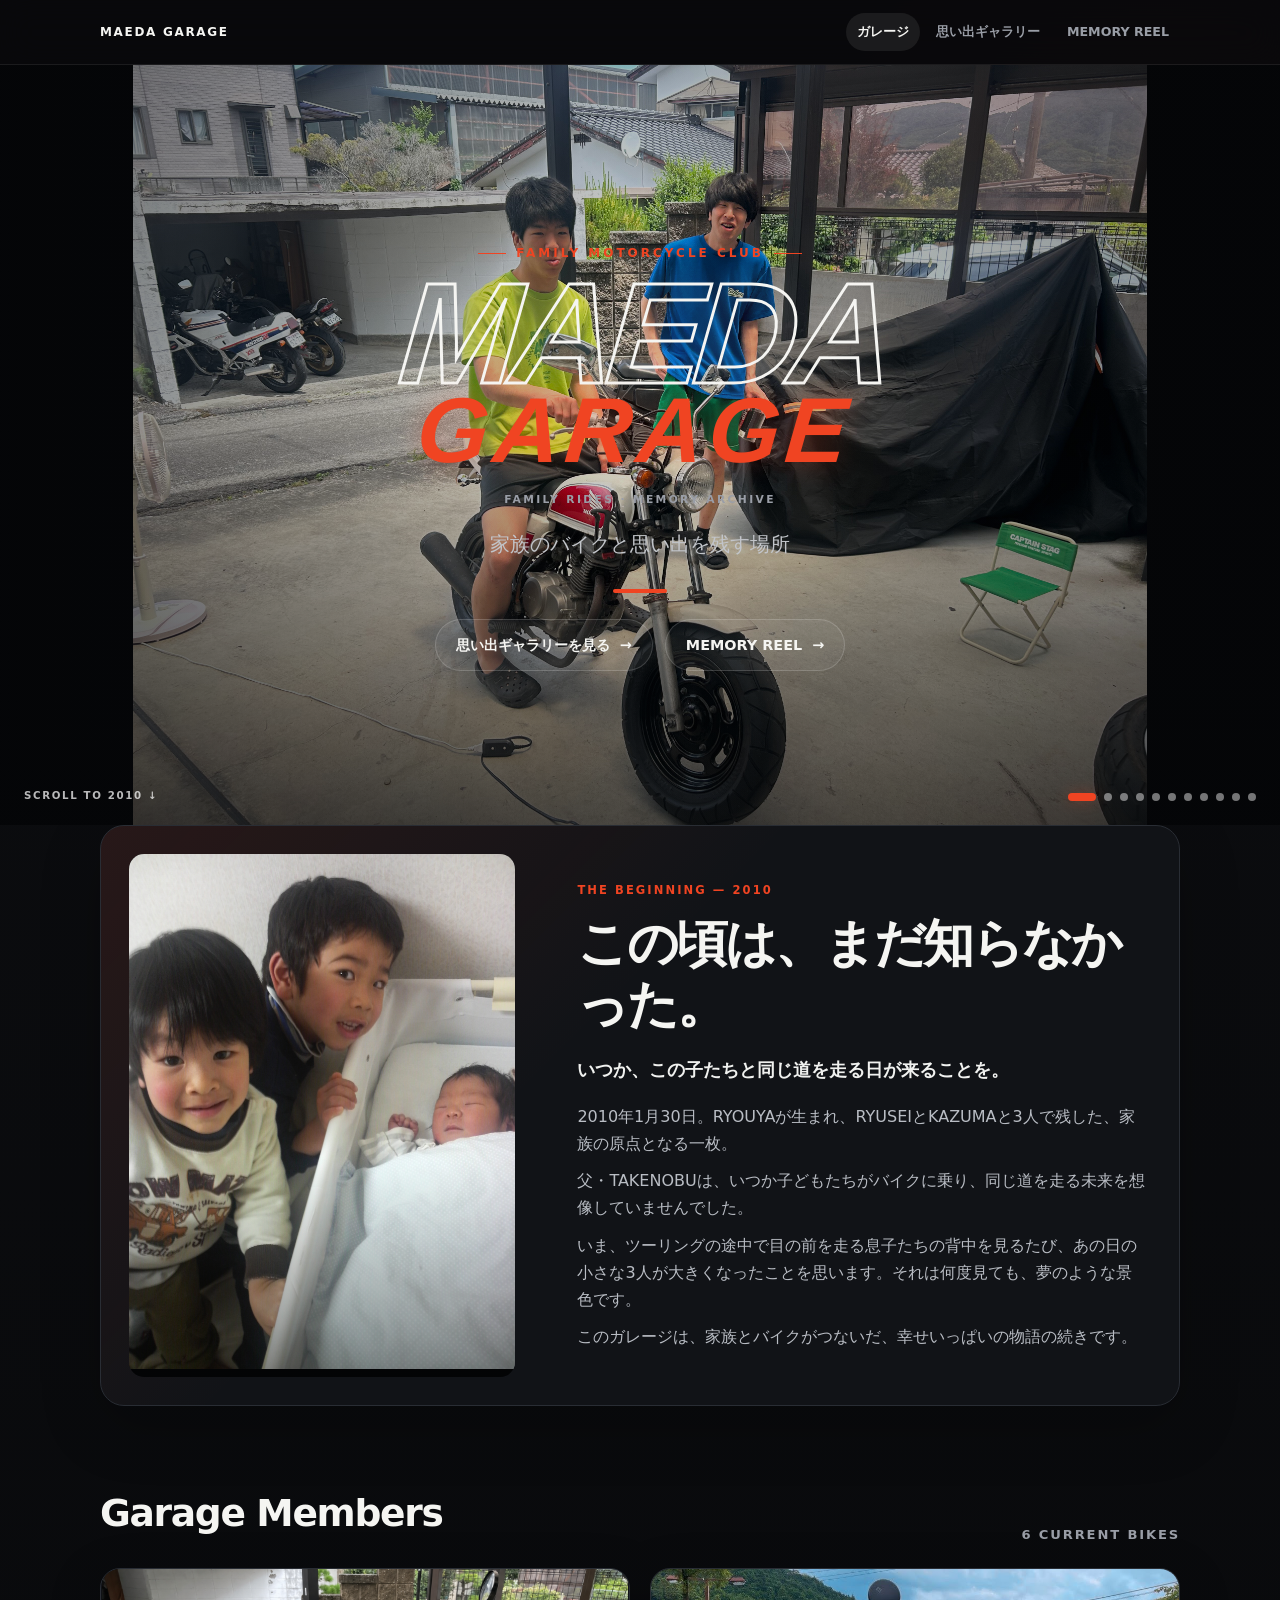
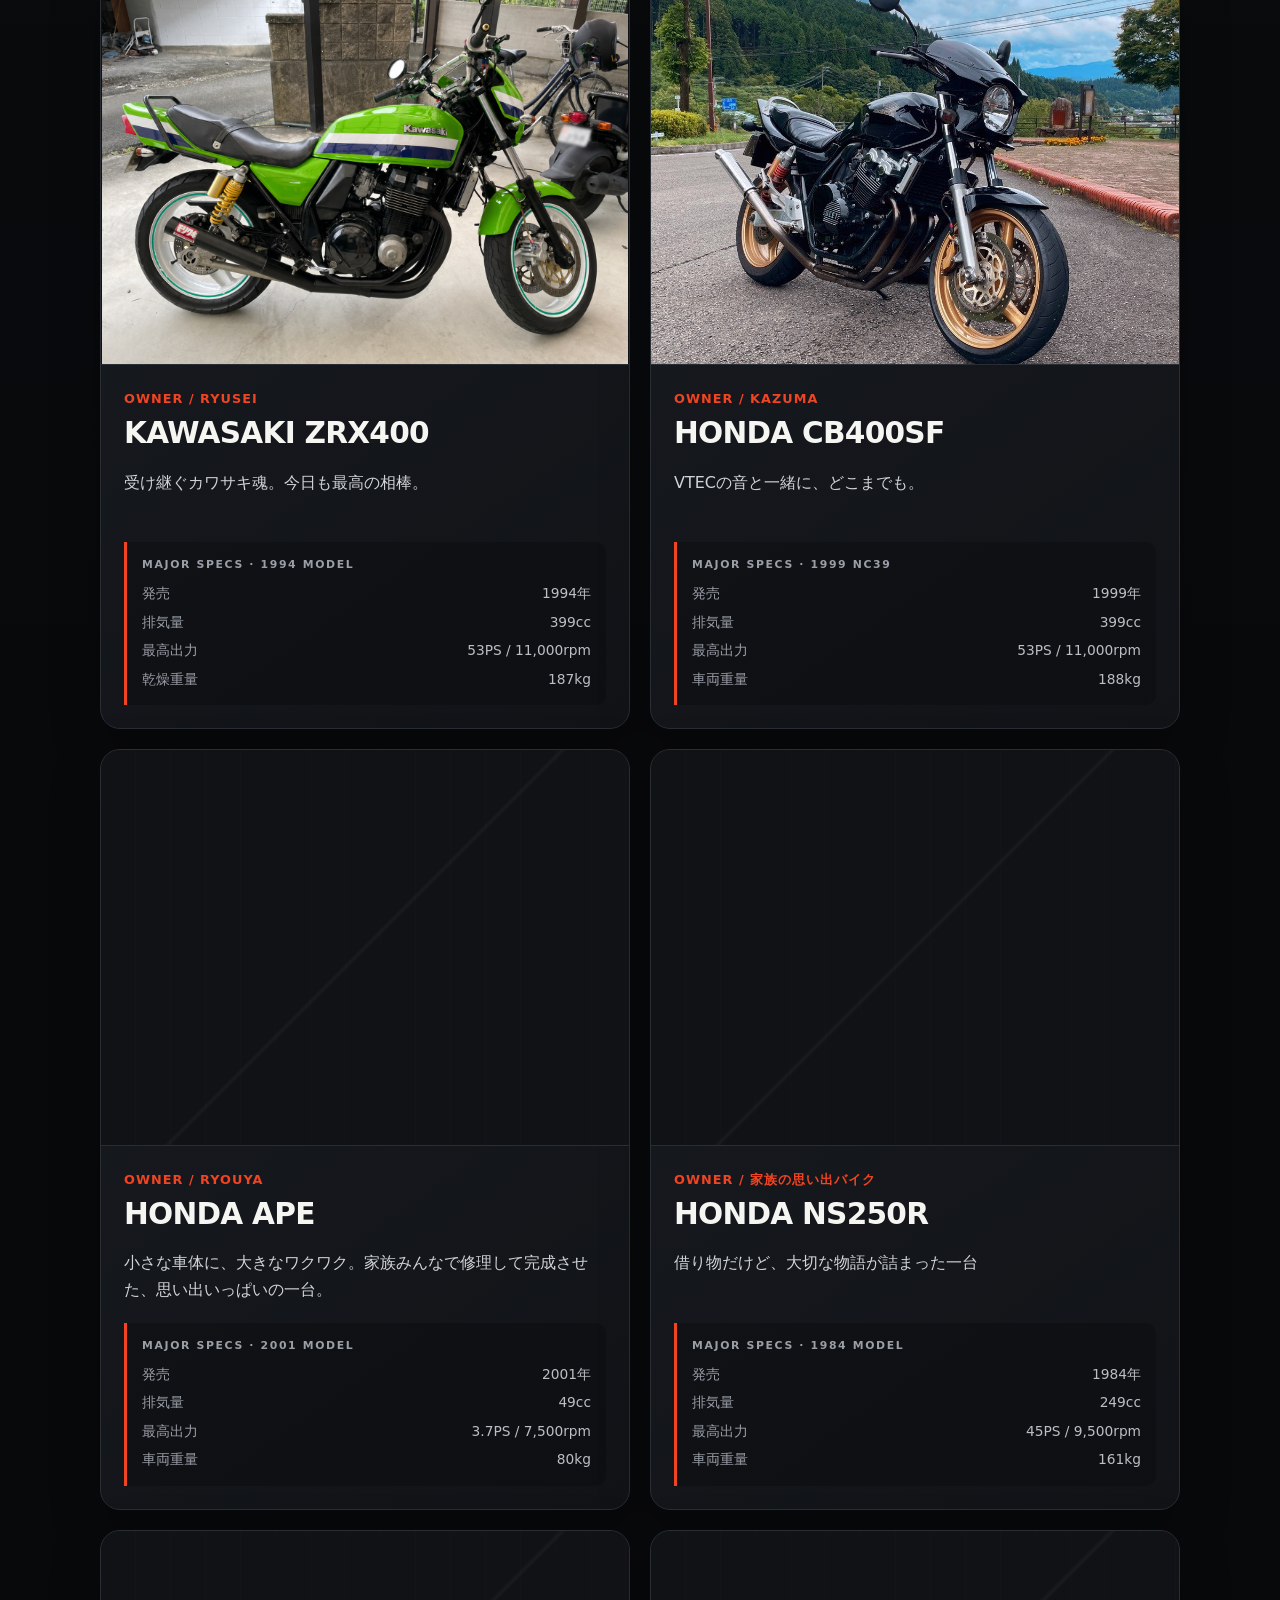
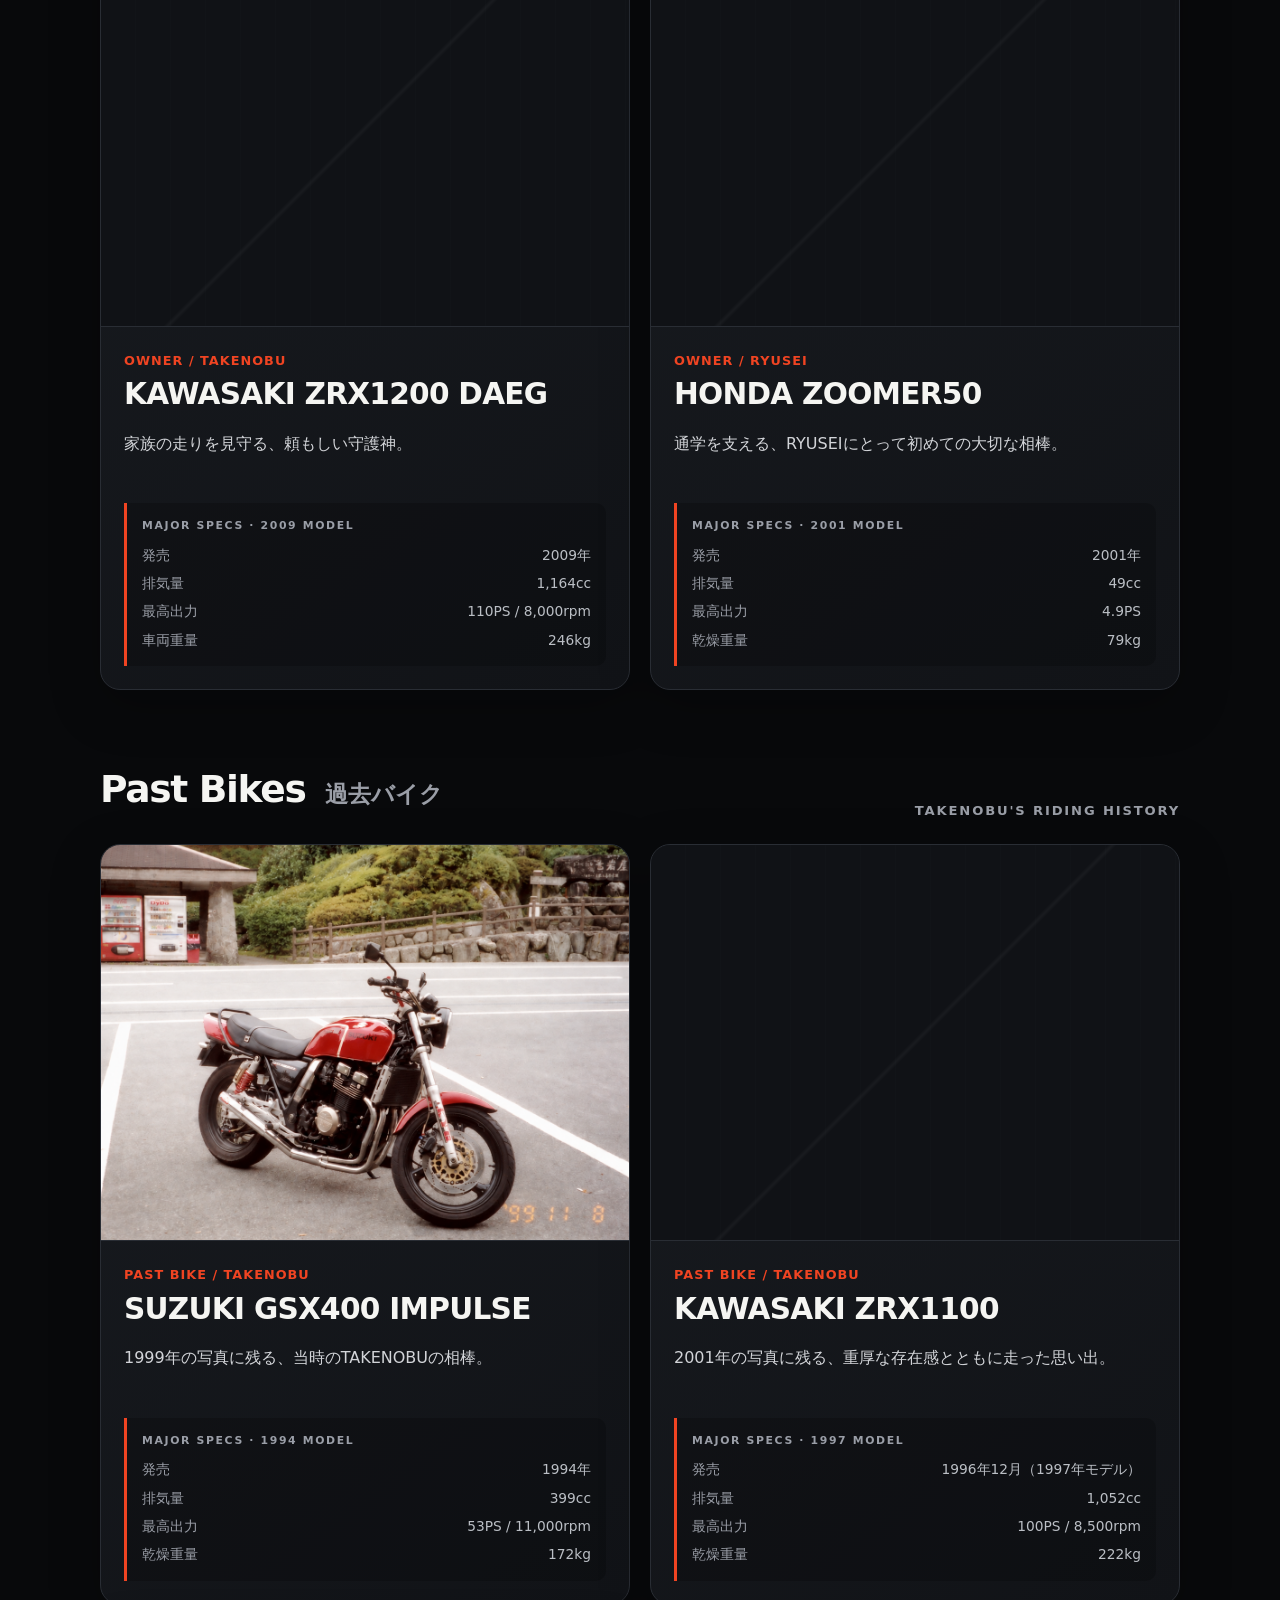
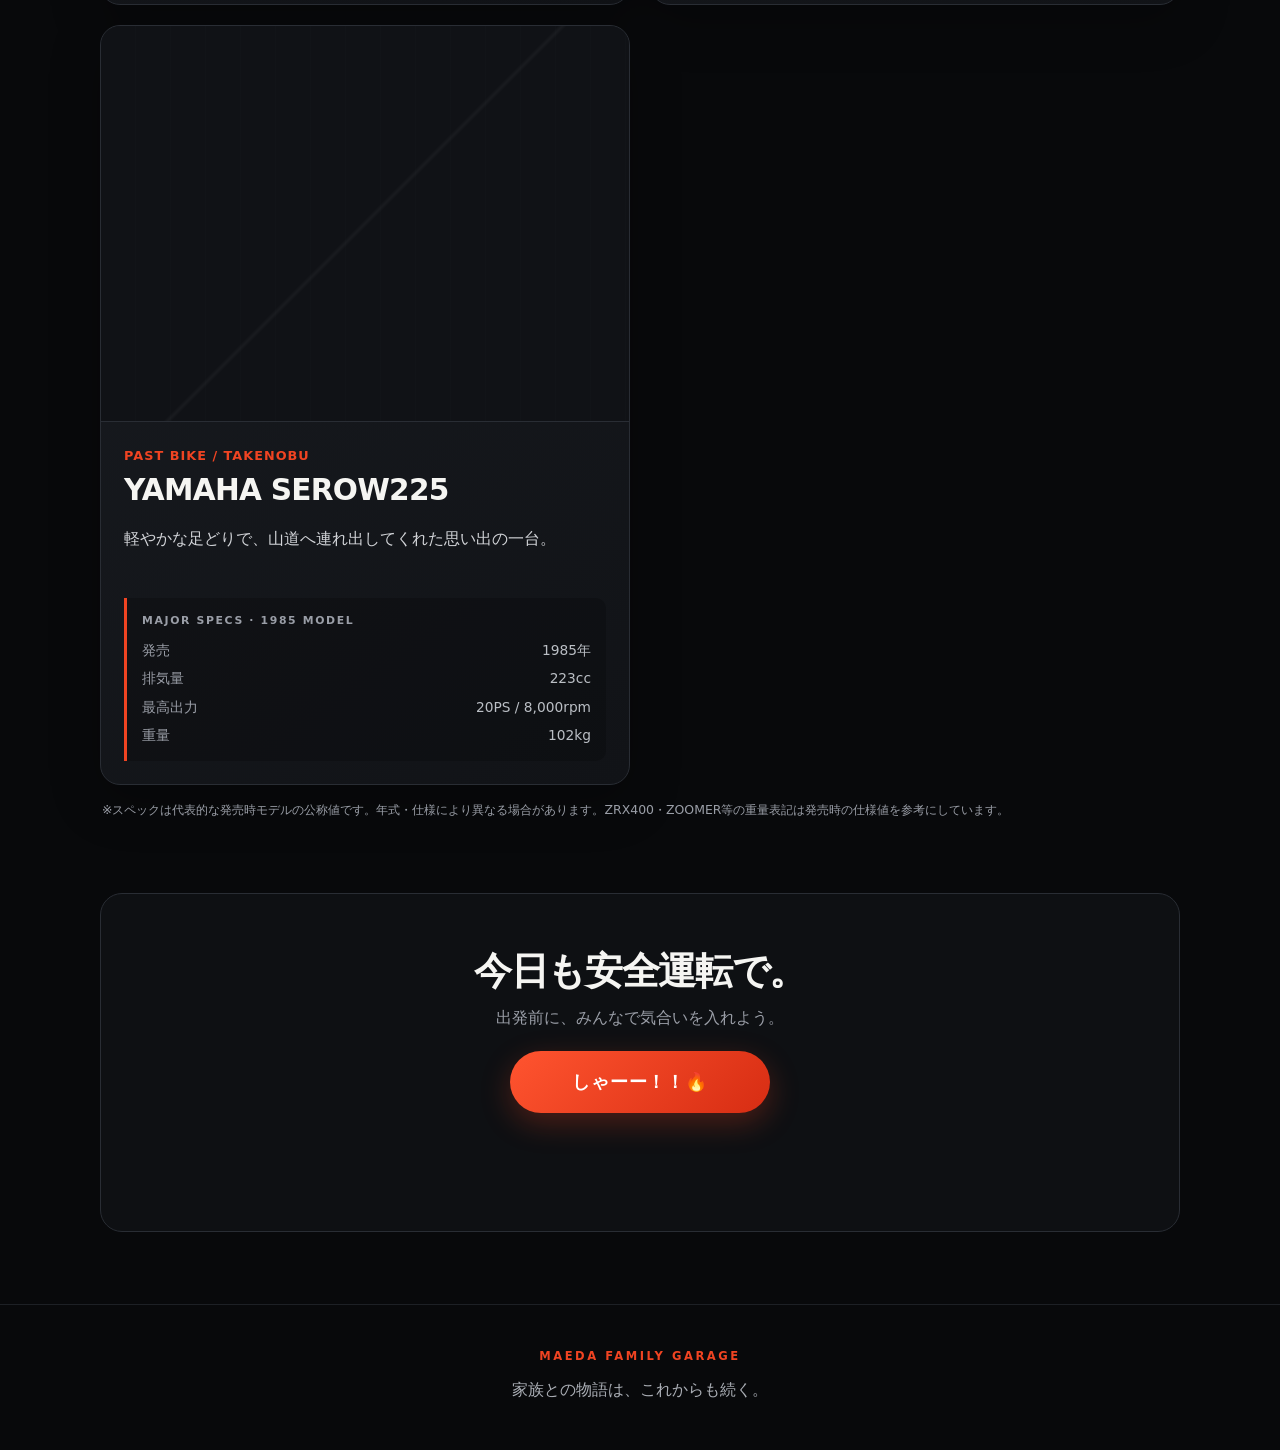
==== commit f0f73c82: "Add files via upload" ====
--- a/index.html
+++ b/index.html
@@ -399,6 +399,11 @@
     .photo-frame img.daeg-bike {
       transform: scale(1.18);
       transform-origin: center 56%;
+    }
+
+    .photo-frame img.ns250r-bike {
+      transform: scale(1.3);
+      transform-origin: center 54%;
     }
 
     .photo-frame img.past-impulse-zoom {
@@ -718,7 +723,7 @@
 
         <article class="bike-card">
           <div class="photo-frame">
-            <img src="images/ns250r.jpg" alt="家族の思い出バイク HONDA NS250R" loading="lazy" decoding="async">
+            <img class="ns250r-bike" src="images/ns250r.jpg" alt="家族の思い出バイク HONDA NS250R" loading="lazy" decoding="async">
           </div>
           <div class="card-body">
             <p class="owner">OWNER / 家族の思い出バイク</p>
--- a/style.css
+++ b/style.css
@@ -457,6 +457,9 @@
 }
 
 .reel-button:hover { border-color: var(--accent); color: #fff; }
+.reel-order-controls { display: flex; flex-wrap: wrap; gap: 8px; margin-top: 10px; }
+.reel-order-controls .reel-button { min-height: 36px; padding: 6px 12px; font-size: .85rem; }
+.reel-order[aria-pressed="true"] { border-color: var(--accent); color: var(--accent); }
 .reel-progress { height: 3px; overflow: hidden; border-radius: 99px; background: var(--line); }
 .reel-progress > span { display: block; width: 0; height: 100%; background: var(--accent); transition: width .35s ease; }
 .reel-count { color: var(--muted); font-size: .85rem; white-space: nowrap; }
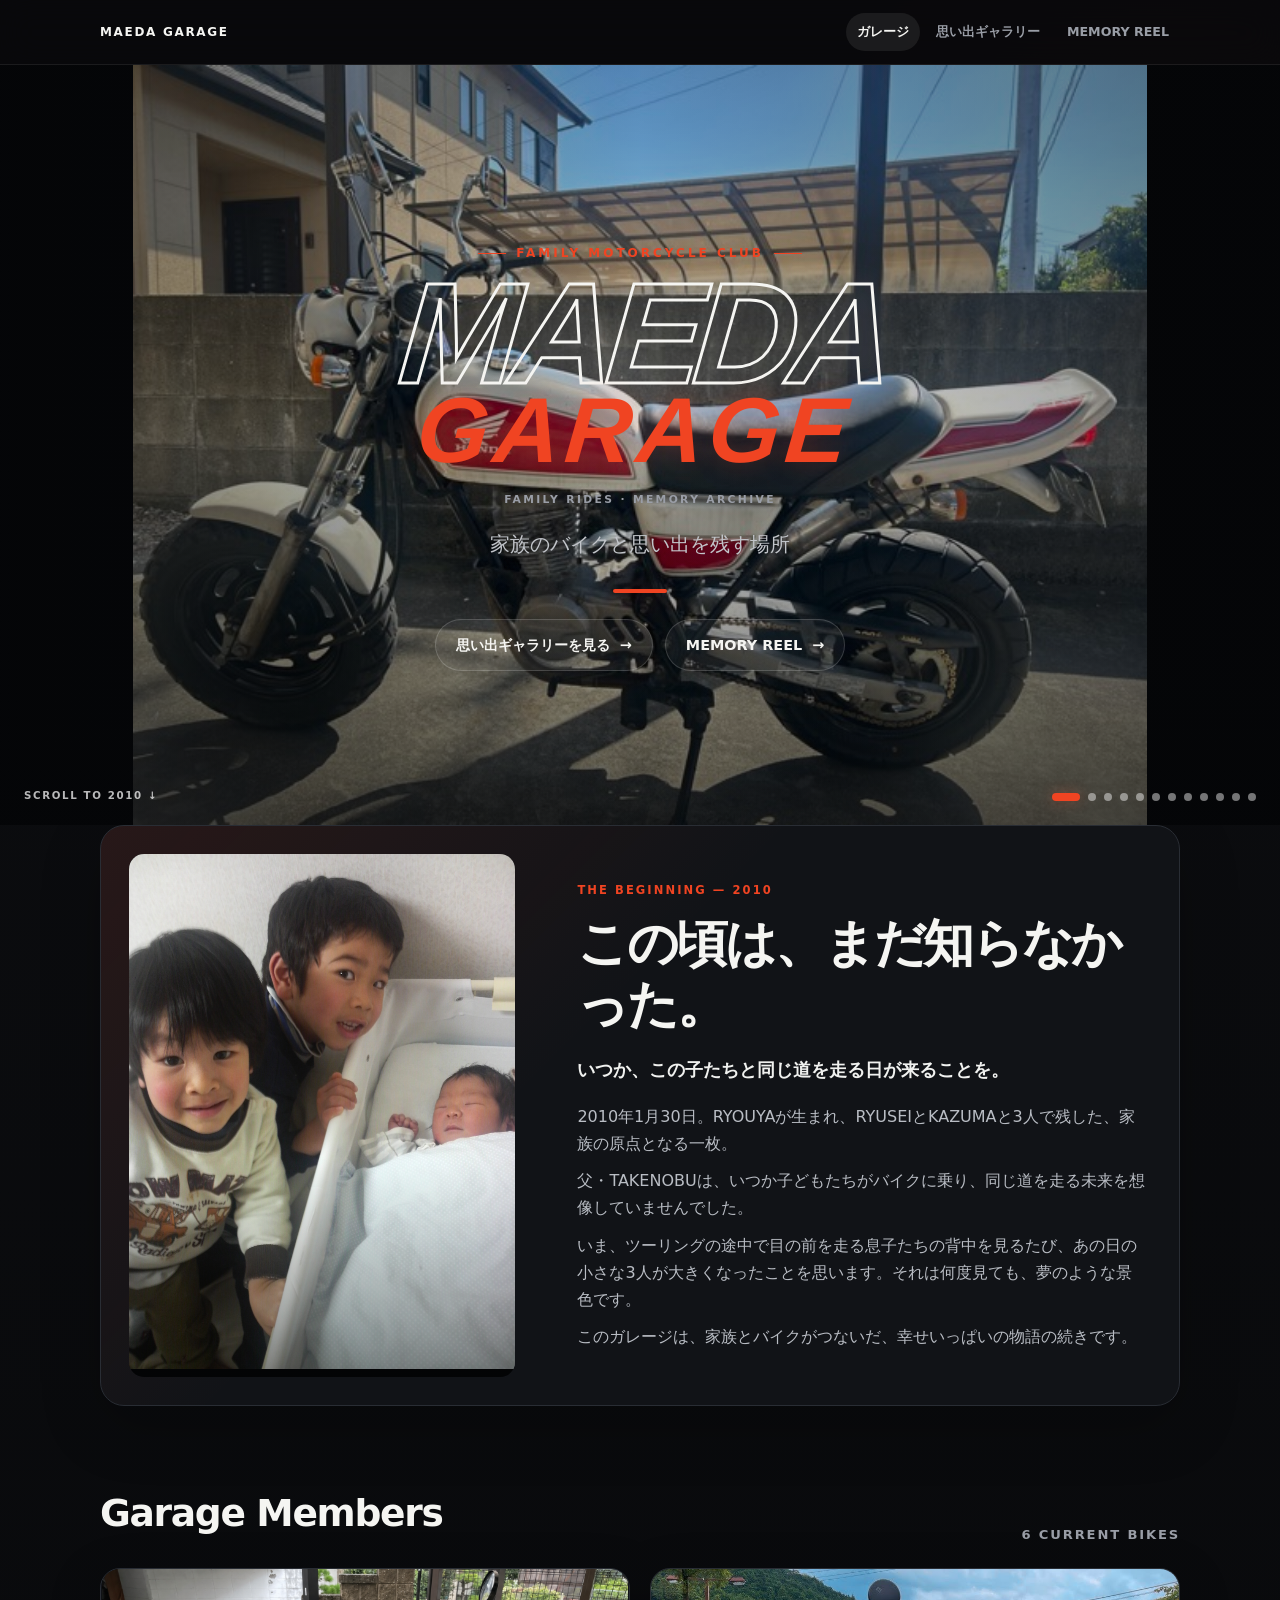
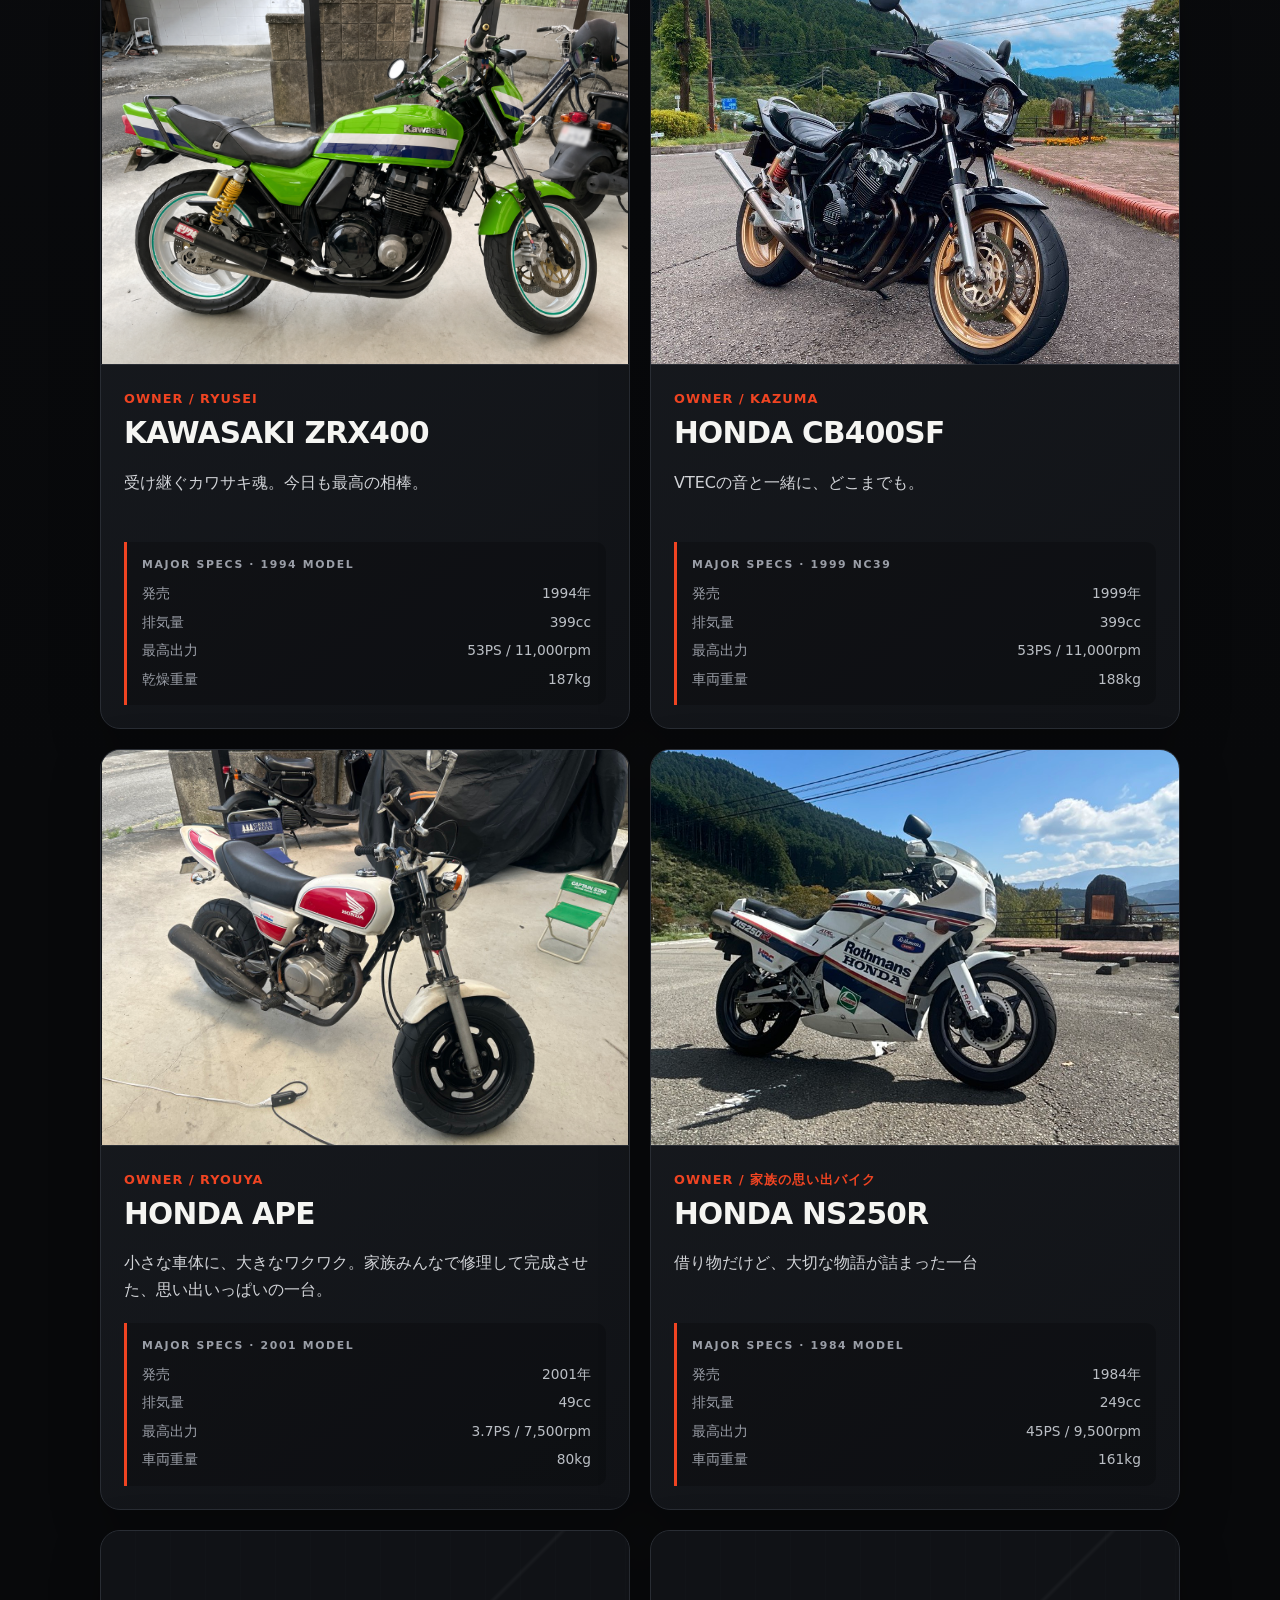
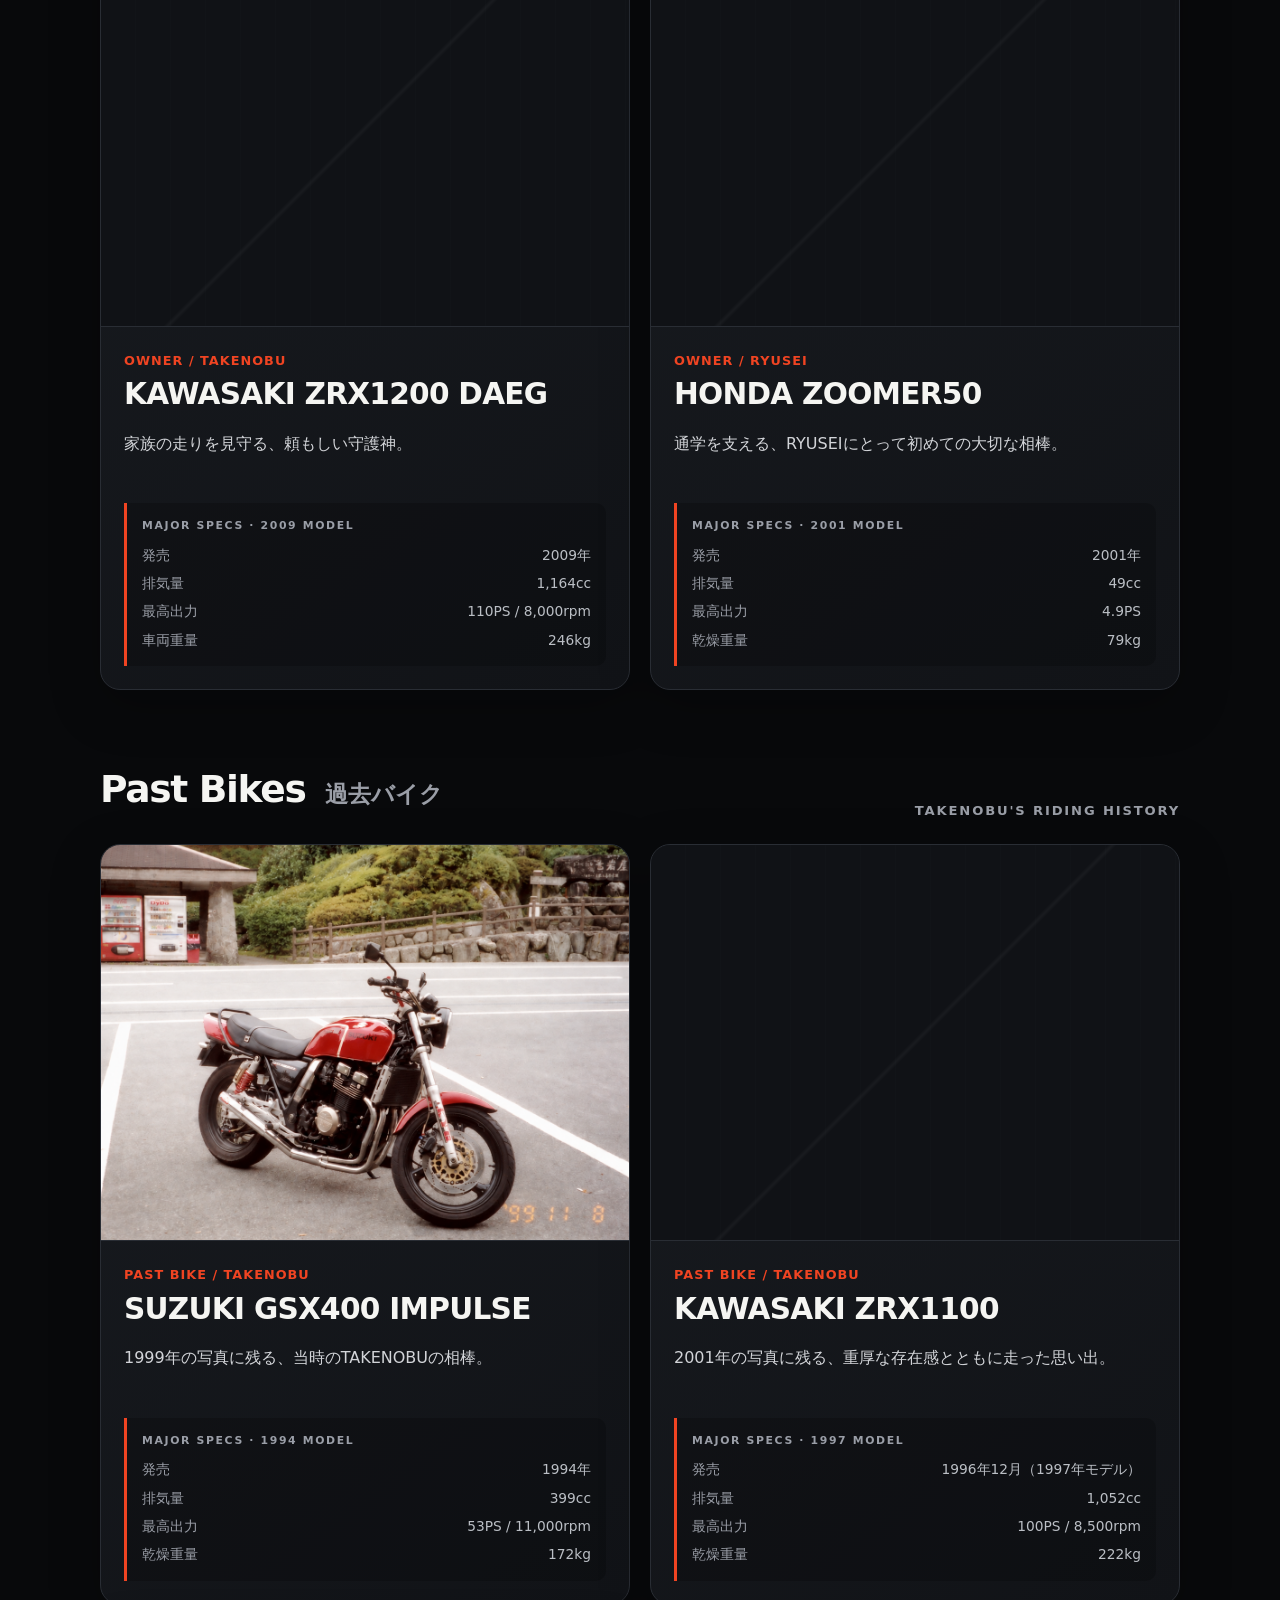
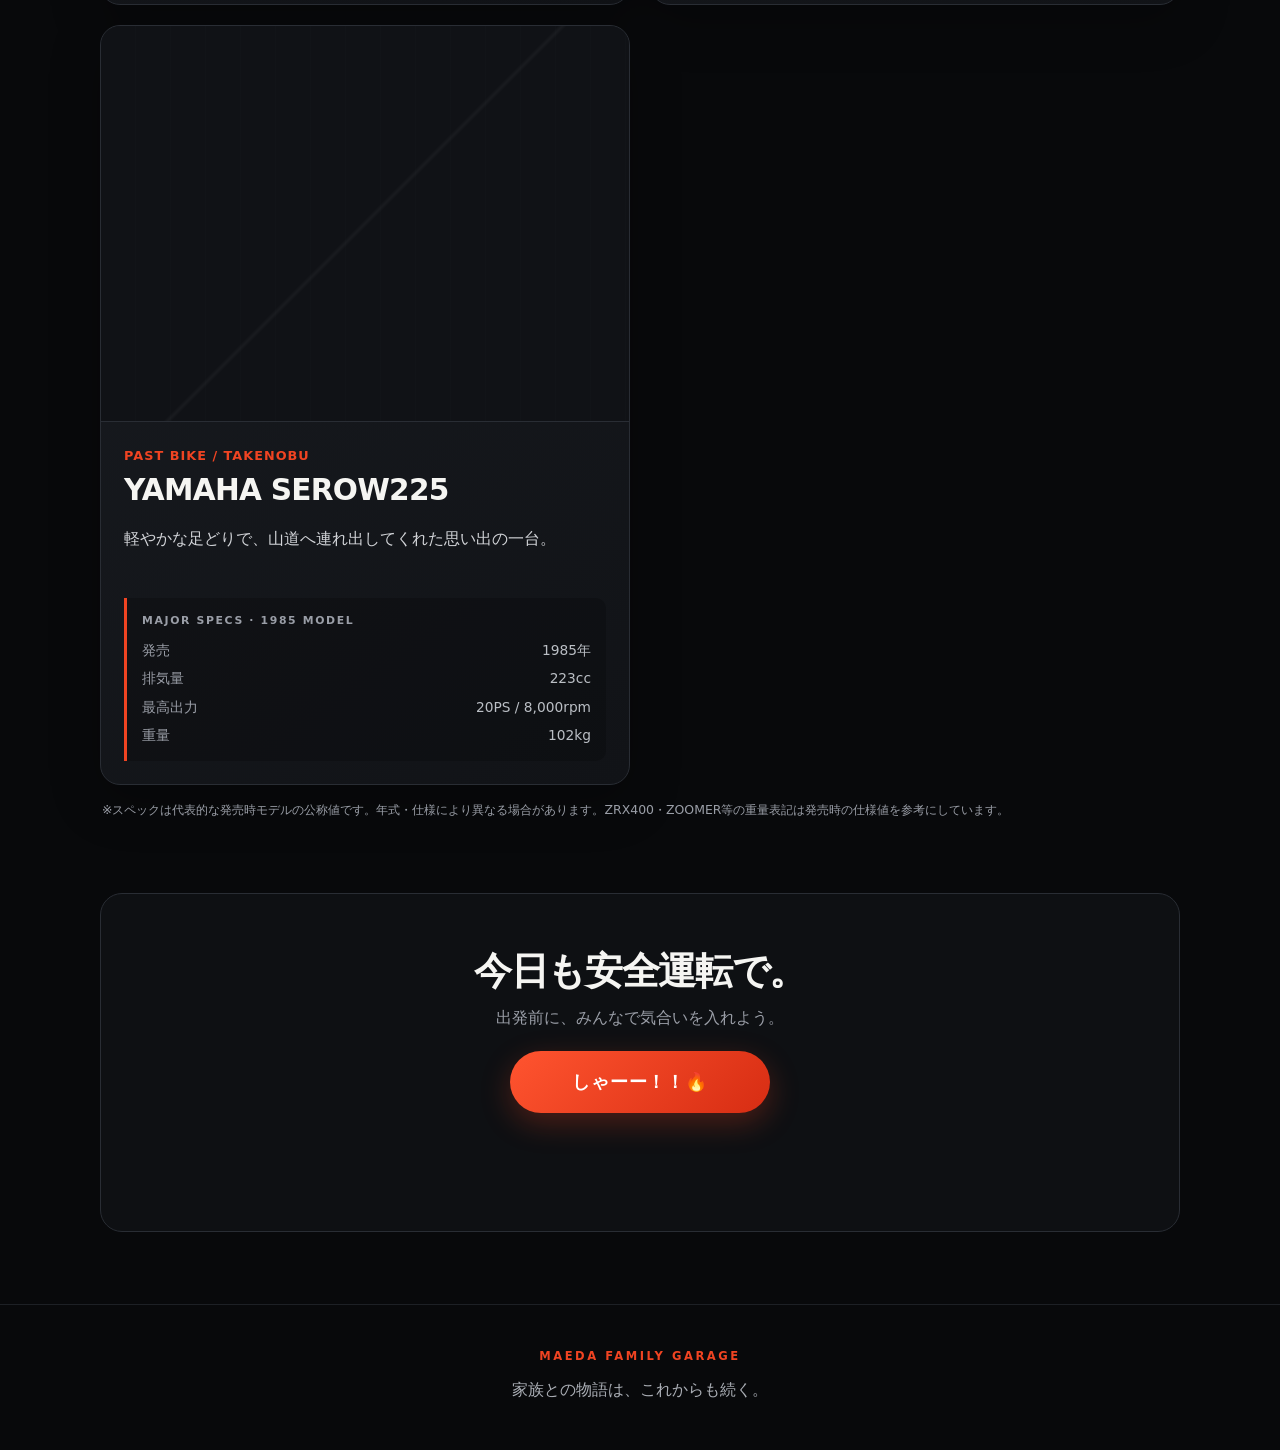
==== commit 8823dbde: "Add files via upload" ====
--- a/index.html
+++ b/index.html
@@ -100,17 +100,18 @@
       transition: none;
     }
 
-    .hero-slide:nth-child(1) { object-position: center 46%; }
-    .hero-slide:nth-child(2) { object-position: center 42%; }
-    .hero-slide:nth-child(3) { object-position: center 48%; }
-    .hero-slide:nth-child(4) { object-position: center 54%; }
-    .hero-slide:nth-child(5) { object-position: center 55%; }
-    .hero-slide:nth-child(6) { object-position: center 52%; }
-    .hero-slide:nth-child(7) { object-position: center 72%; }
-    .hero-slide:nth-child(8) { object-position: center 50%; }
-    .hero-slide:nth-child(9) { object-position: center 45%; }
-    .hero-slide:nth-child(10) { object-position: center 60%; }
-    .hero-slide:nth-child(11) { object-position: center 58%; }
+    .hero-slide:nth-child(1) { object-position: center 50%; }
+    .hero-slide:nth-child(2) { object-position: center 46%; }
+    .hero-slide:nth-child(3) { object-position: center 42%; }
+    .hero-slide:nth-child(4) { object-position: center 48%; }
+    .hero-slide:nth-child(5) { object-position: center 54%; }
+    .hero-slide:nth-child(6) { object-position: center 55%; }
+    .hero-slide:nth-child(7) { object-position: center 52%; }
+    .hero-slide:nth-child(8) { object-position: center 72%; }
+    .hero-slide:nth-child(9) { object-position: center 50%; }
+    .hero-slide:nth-child(10) { object-position: center 45%; }
+    .hero-slide:nth-child(11) { object-position: center 60%; }
+    .hero-slide:nth-child(12) { object-position: center 58%; }
 
     /* PCは写真を切り取らず、元の構図をそのまま見せる */
     @media (min-width: 681px) {
@@ -119,9 +120,9 @@
         object-fit: contain;
       }
 
-      /* 7枚目の縦写真は、走るバイクを大きく見せる */
-      .hero-slide:nth-child(7),
-      .hero-slide:nth-child(7).is-active {
+      /* 8枚目の縦写真は、走るバイクを大きく見せる */
+      .hero-slide:nth-child(8),
+      .hero-slide:nth-child(8).is-active {
         object-fit: cover;
         object-position: center 66%;
       }
@@ -622,7 +623,8 @@
 
   <header class="hero">
     <div class="hero-slides" aria-hidden="true">
-      <img class="hero-slide is-active" src="images/hero-kazuma-ryouya.jpg" alt="">
+      <img class="hero-slide is-active" src="images/gallery/img_4060.jpg" alt="">
+      <img class="hero-slide" src="images/hero-kazuma-ryouya.jpg" alt="">
       <img class="hero-slide" src="images/hero-ryouya.jpg" alt="">
       <img class="hero-slide" src="images/hero-ns250r-ryusei.jpg" alt="">
       <img class="hero-slide" src="images/hero-kazuma.jpg" alt="">
@@ -659,6 +661,7 @@
       <button class="hero-dot" type="button" aria-label="写真 9"></button>
       <button class="hero-dot" type="button" aria-label="写真 10"></button>
       <button class="hero-dot" type="button" aria-label="写真 11"></button>
+      <button class="hero-dot" type="button" aria-label="写真 12"></button>
     </div>
   </header>
 
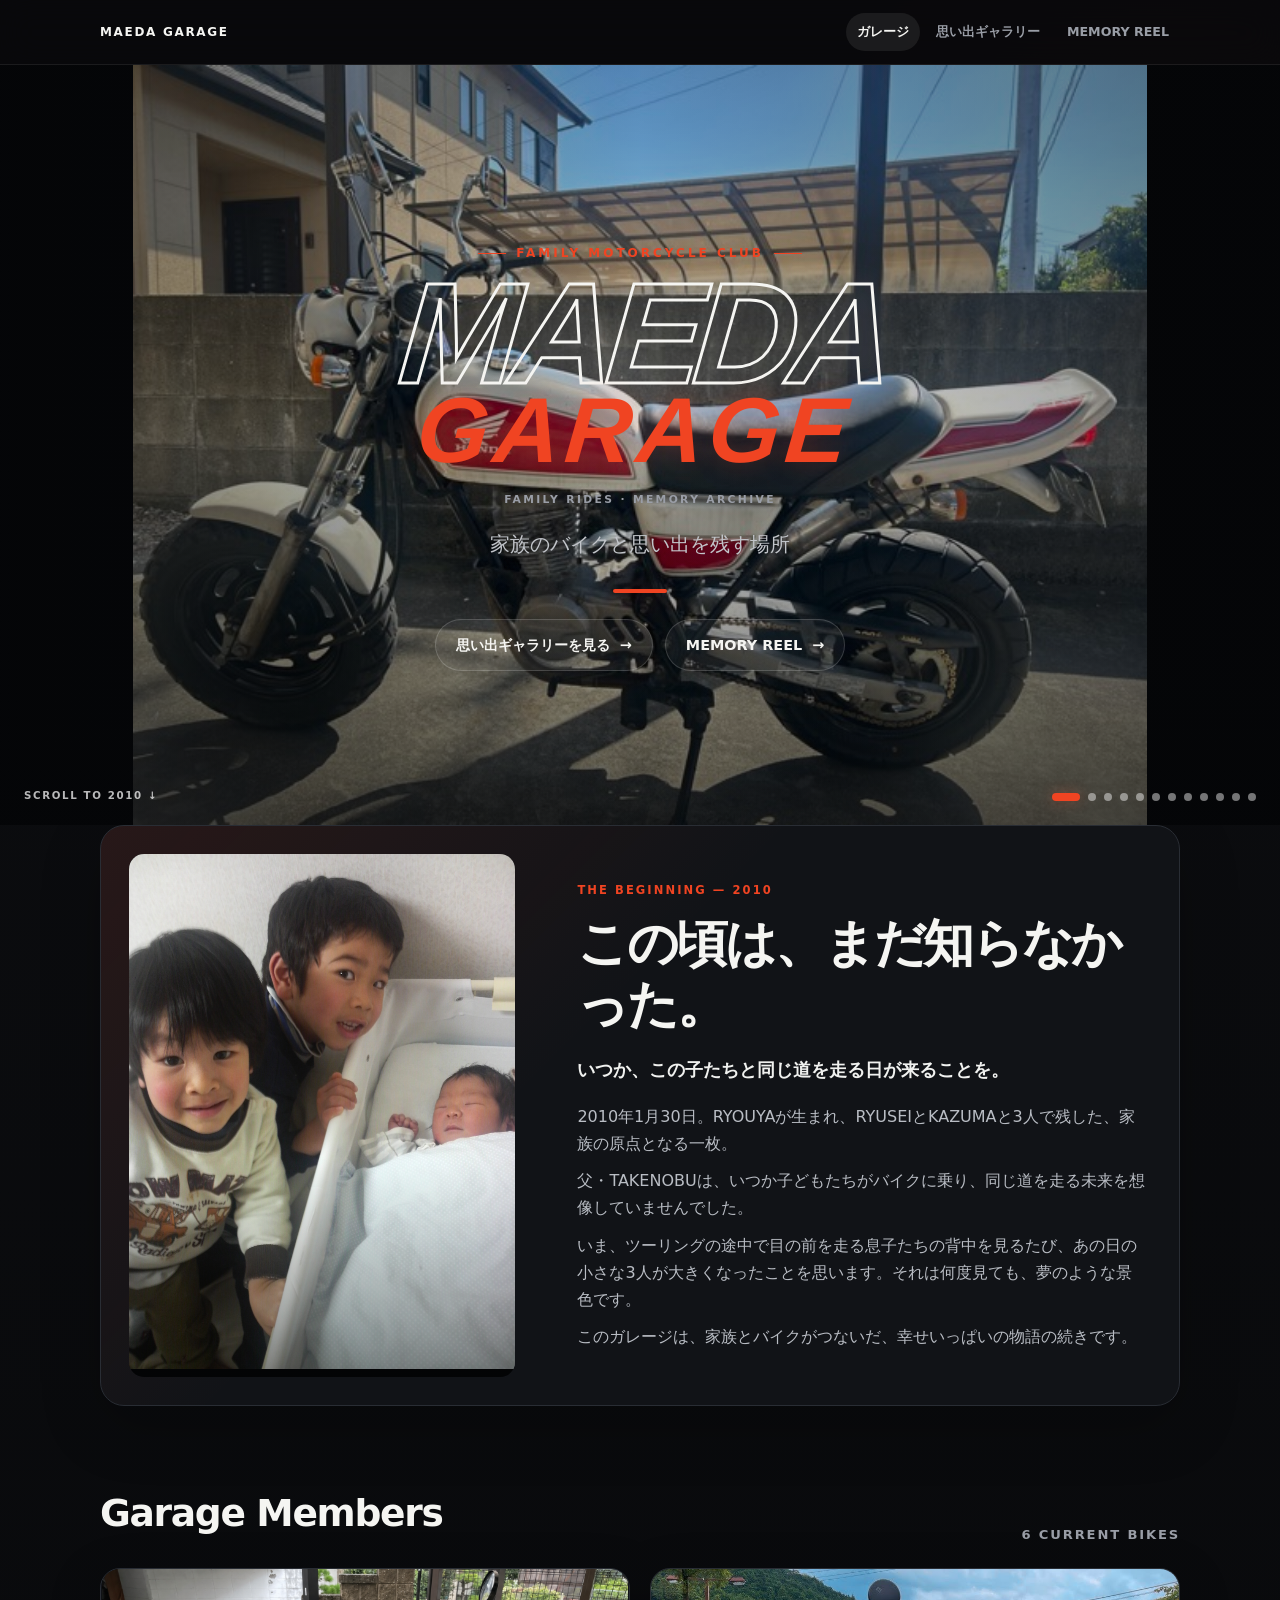
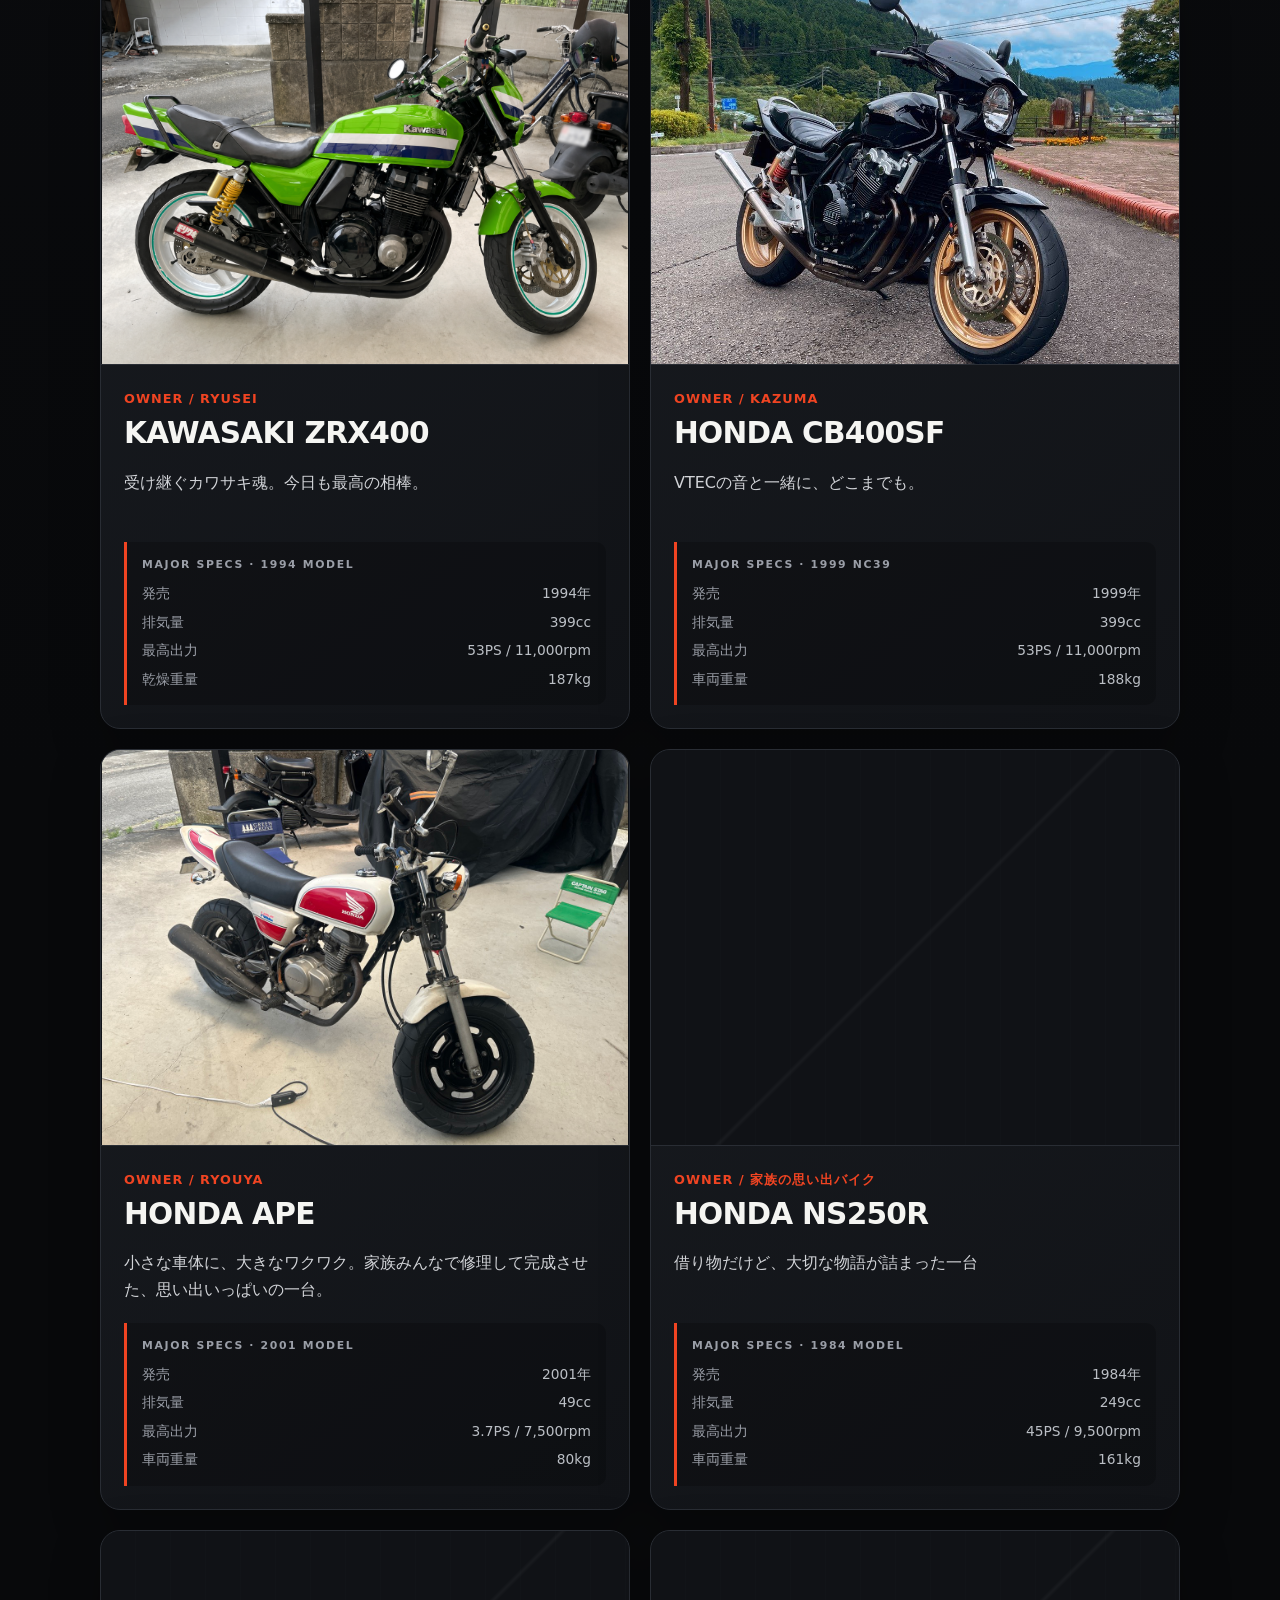
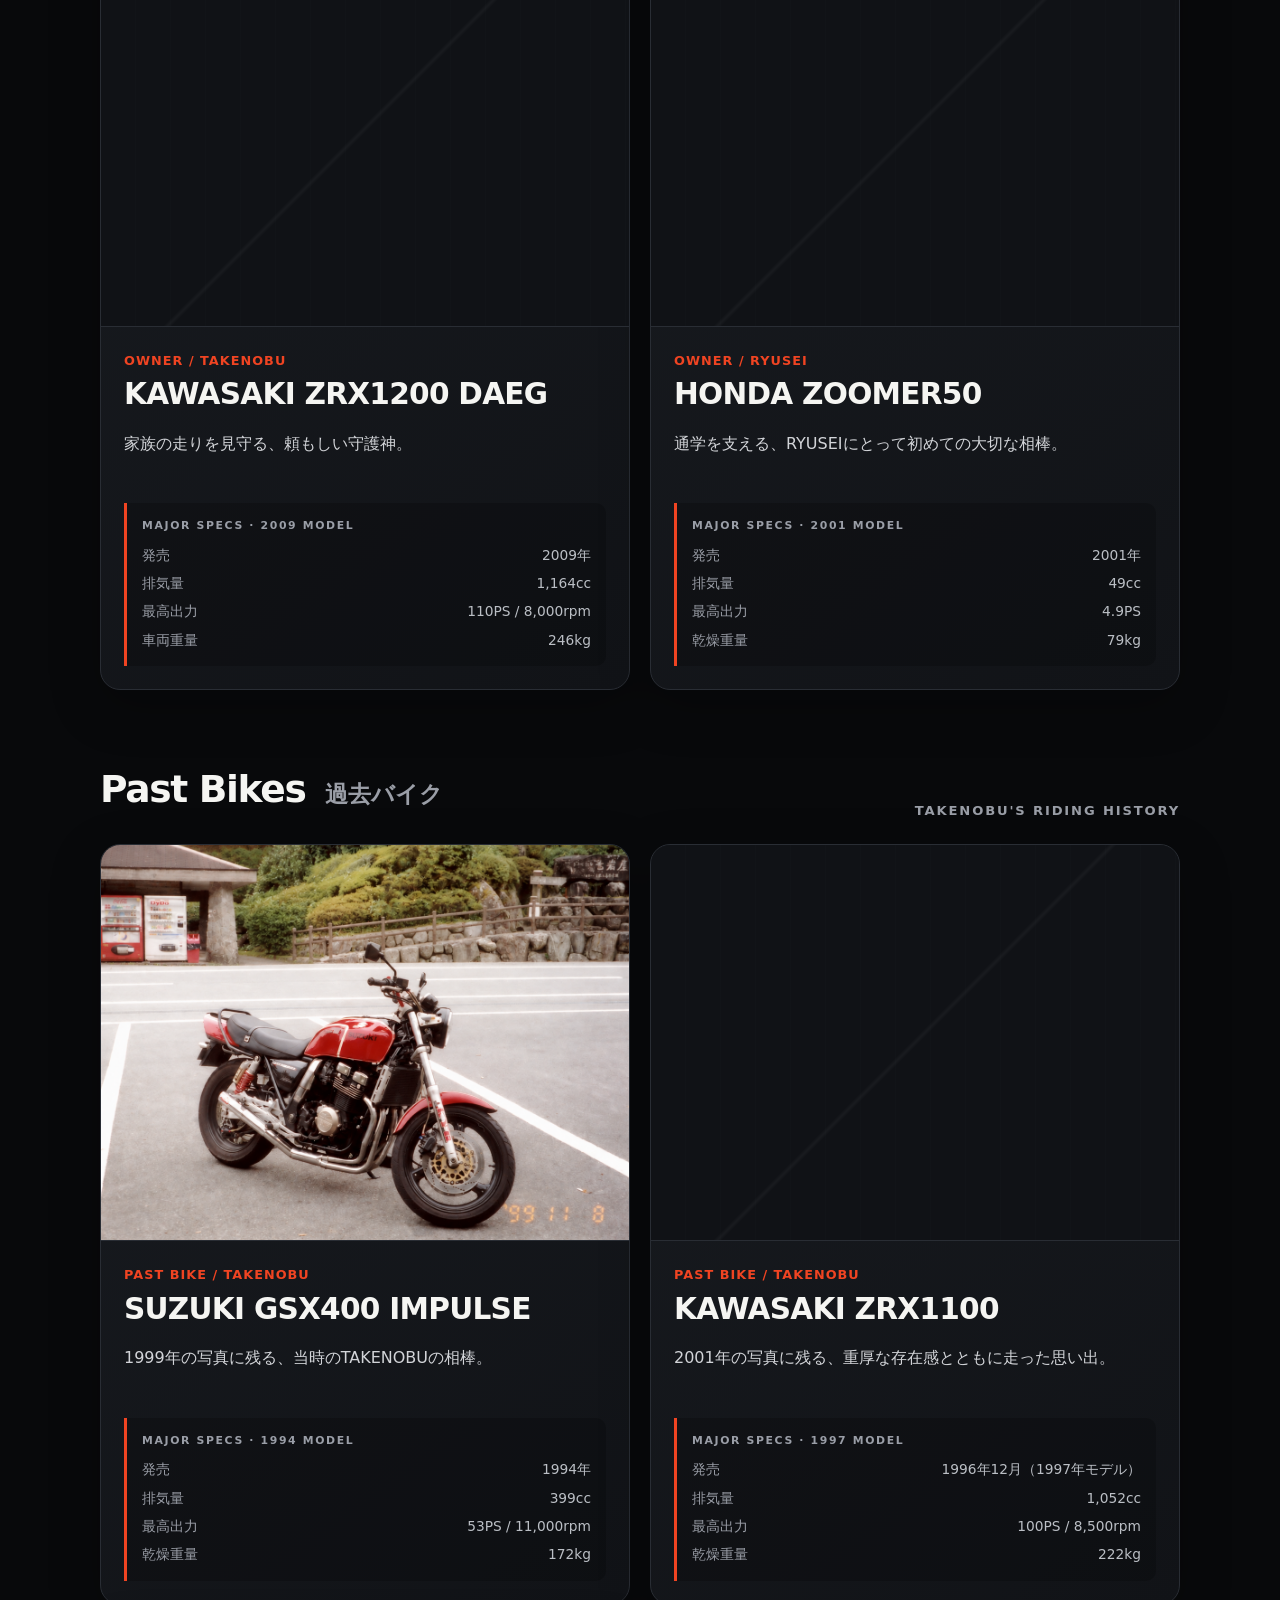
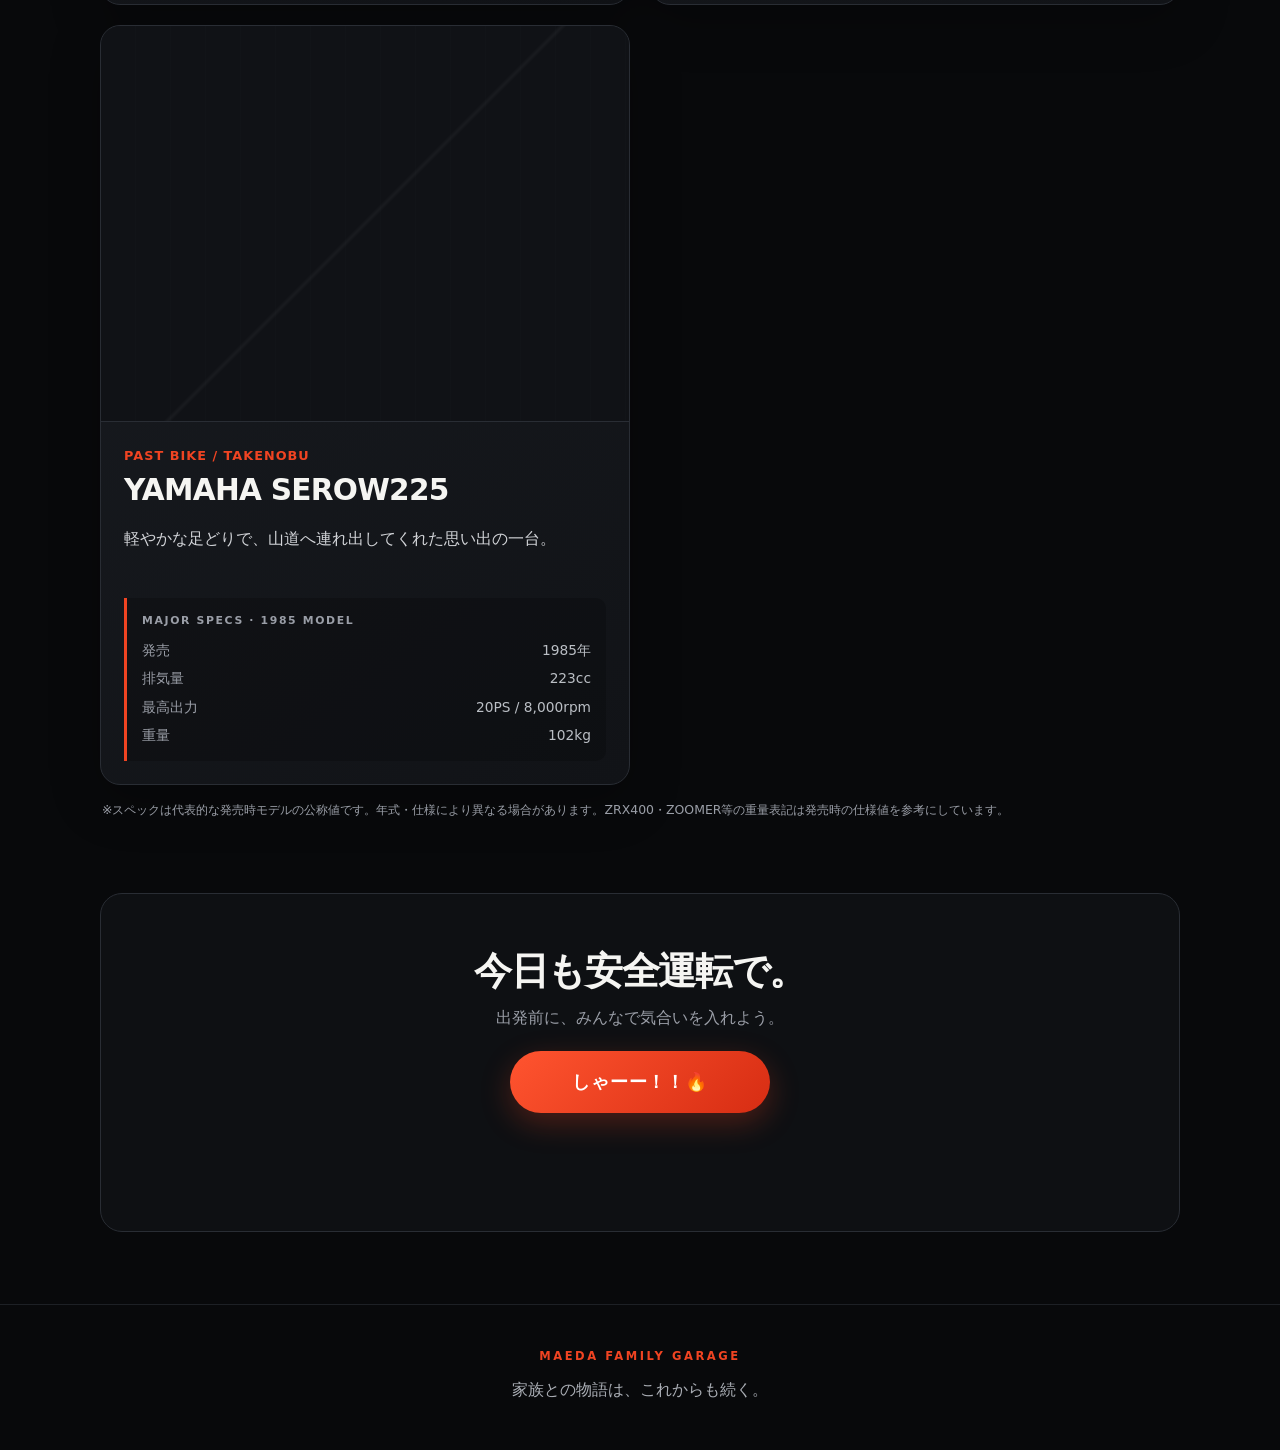
==== commit d2745a87: "Add files via upload" ====
--- a/index.html
+++ b/index.html
@@ -105,9 +105,9 @@
     .hero-slide:nth-child(3) { object-position: center 42%; }
     .hero-slide:nth-child(4) { object-position: center 48%; }
     .hero-slide:nth-child(5) { object-position: center 54%; }
-    .hero-slide:nth-child(6) { object-position: center 55%; }
+    .hero-slide:nth-child(6) { object-position: center 72%; }
     .hero-slide:nth-child(7) { object-position: center 52%; }
-    .hero-slide:nth-child(8) { object-position: center 72%; }
+    .hero-slide:nth-child(8) { object-position: center 55%; }
     .hero-slide:nth-child(9) { object-position: center 50%; }
     .hero-slide:nth-child(10) { object-position: center 45%; }
     .hero-slide:nth-child(11) { object-position: center 60%; }
@@ -120,9 +120,9 @@
         object-fit: contain;
       }
 
-      /* 8枚目の縦写真は、走るバイクを大きく見せる */
-      .hero-slide:nth-child(8),
-      .hero-slide:nth-child(8).is-active {
+      /* 6枚目の縦写真は、走るバイクを大きく見せる */
+      .hero-slide:nth-child(6),
+      .hero-slide:nth-child(6).is-active {
         object-fit: cover;
         object-position: center 66%;
       }
@@ -628,9 +628,9 @@
       <img class="hero-slide" src="images/hero-ryouya.jpg" alt="">
       <img class="hero-slide" src="images/hero-ns250r-ryusei.jpg" alt="">
       <img class="hero-slide" src="images/hero-kazuma.jpg" alt="">
+      <img class="hero-slide" src="images/hero-ryusei.jpg" alt="">
+      <img class="hero-slide" src="images/hero-zrx400-blurred.png" alt="">
       <img class="hero-slide" src="images/hero-daeg.jpg" alt="">
-      <img class="hero-slide" src="images/hero-zrx400-blurred.png" alt="">
-      <img class="hero-slide" src="images/hero-ryusei.jpg" alt="">
       <img class="hero-slide" src="images/hero-ryusei-ryouya.jpg" alt="">
       <img class="hero-slide" src="images/hero-three-brothers.jpg" alt="">
       <img class="hero-slide" src="images/gallery/zrx1100-takenobu-2001.jpg" alt="">
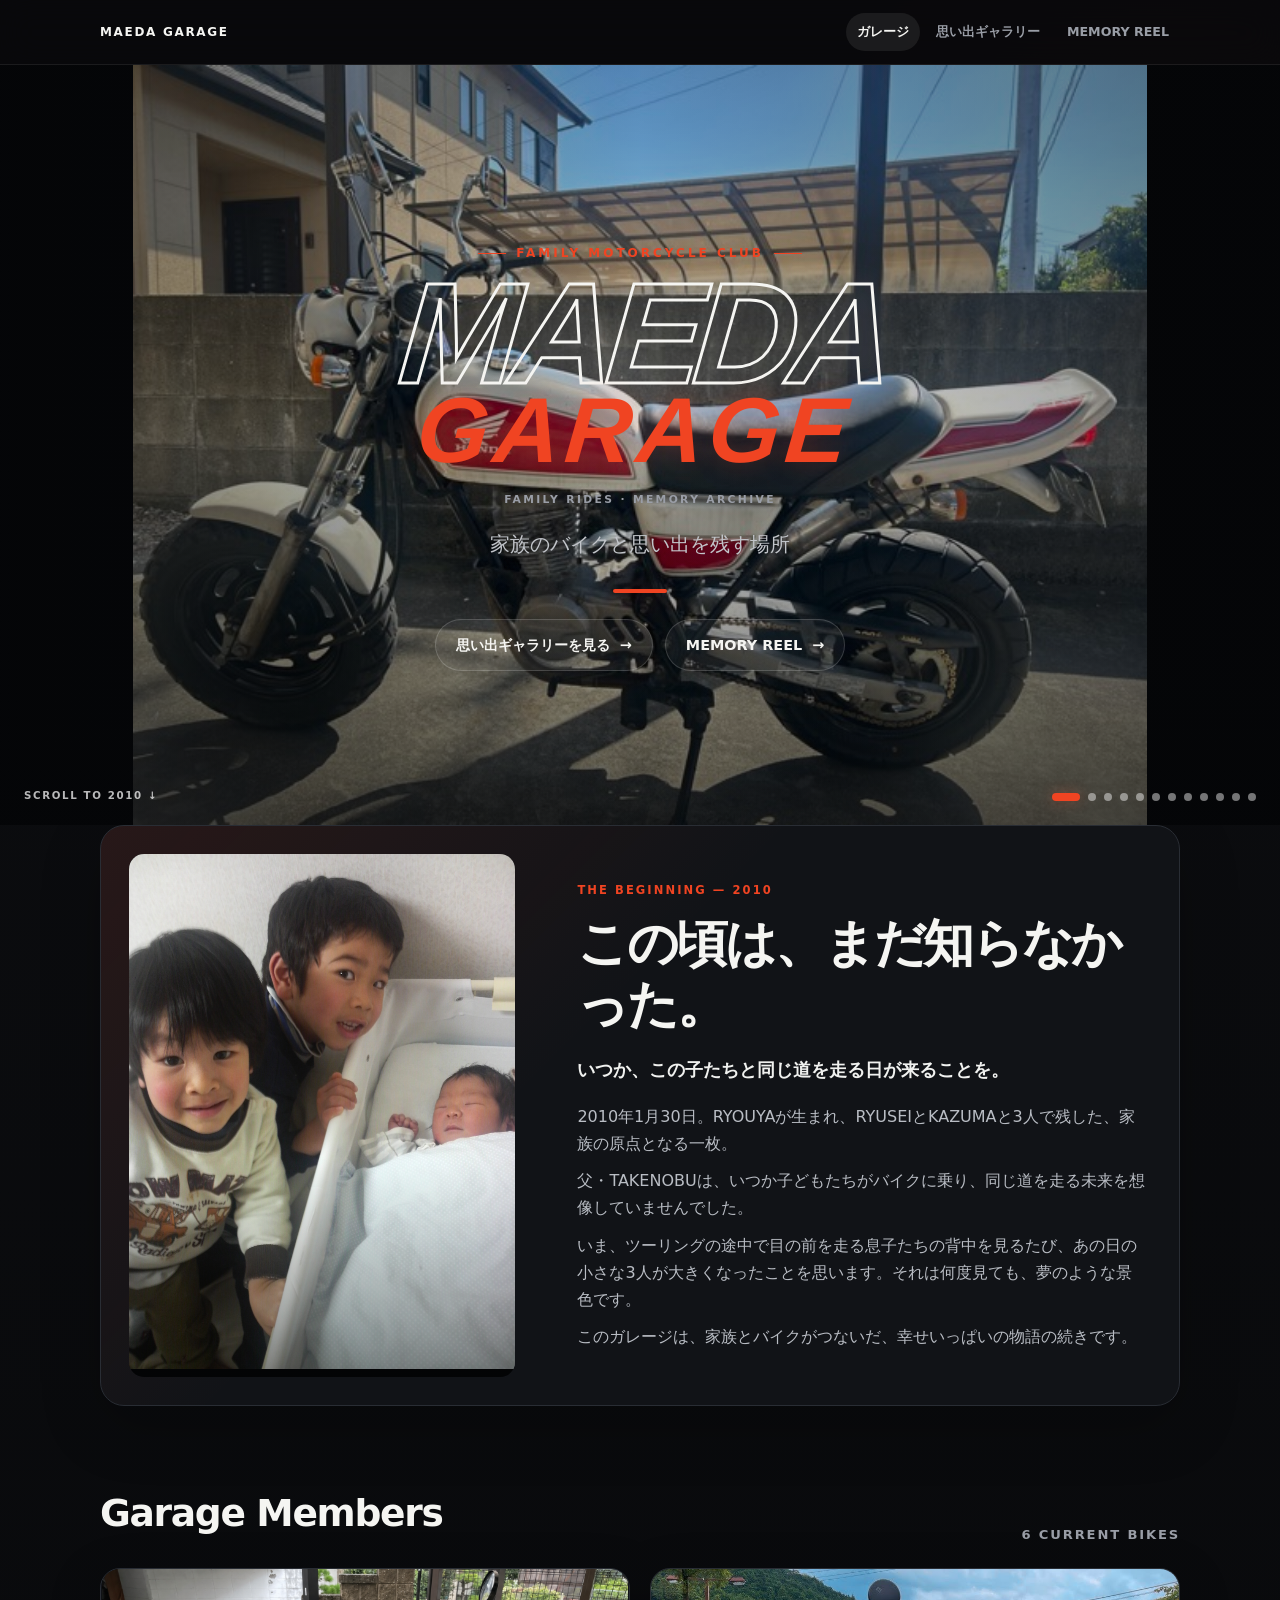
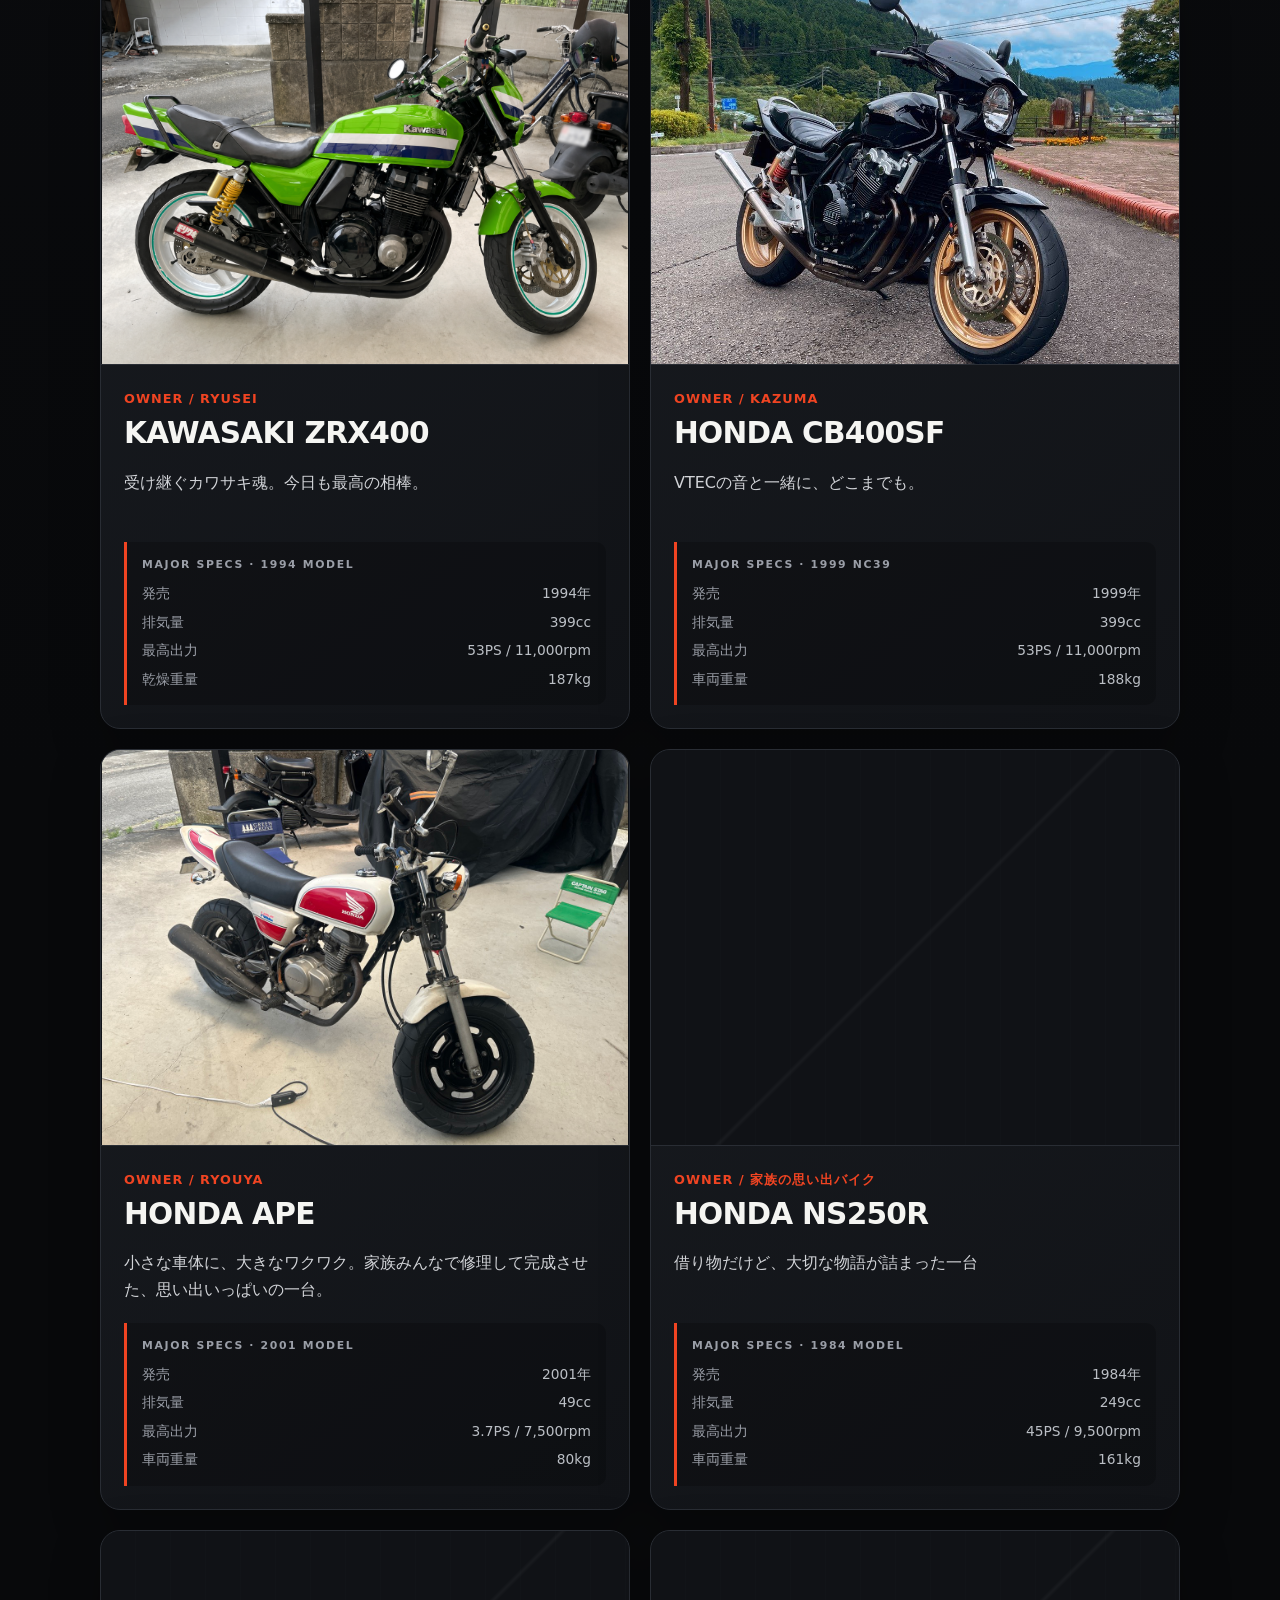
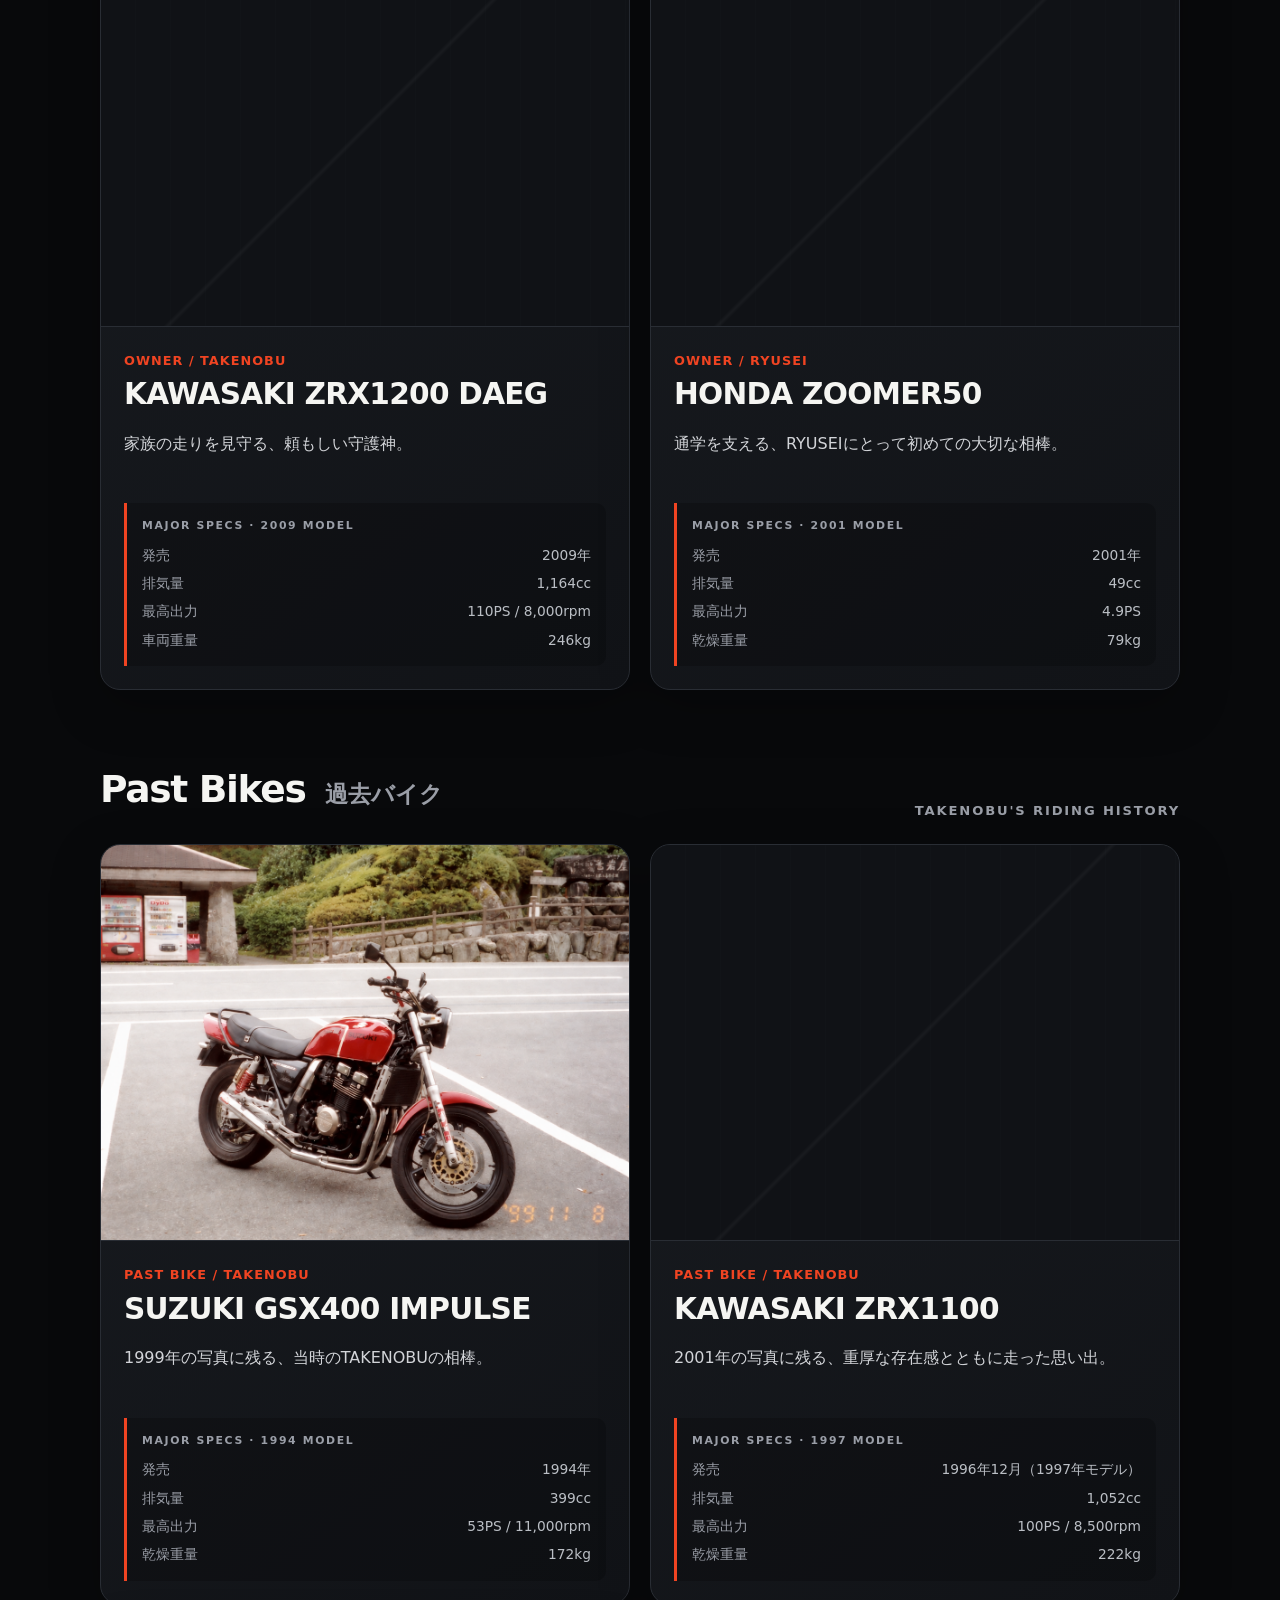
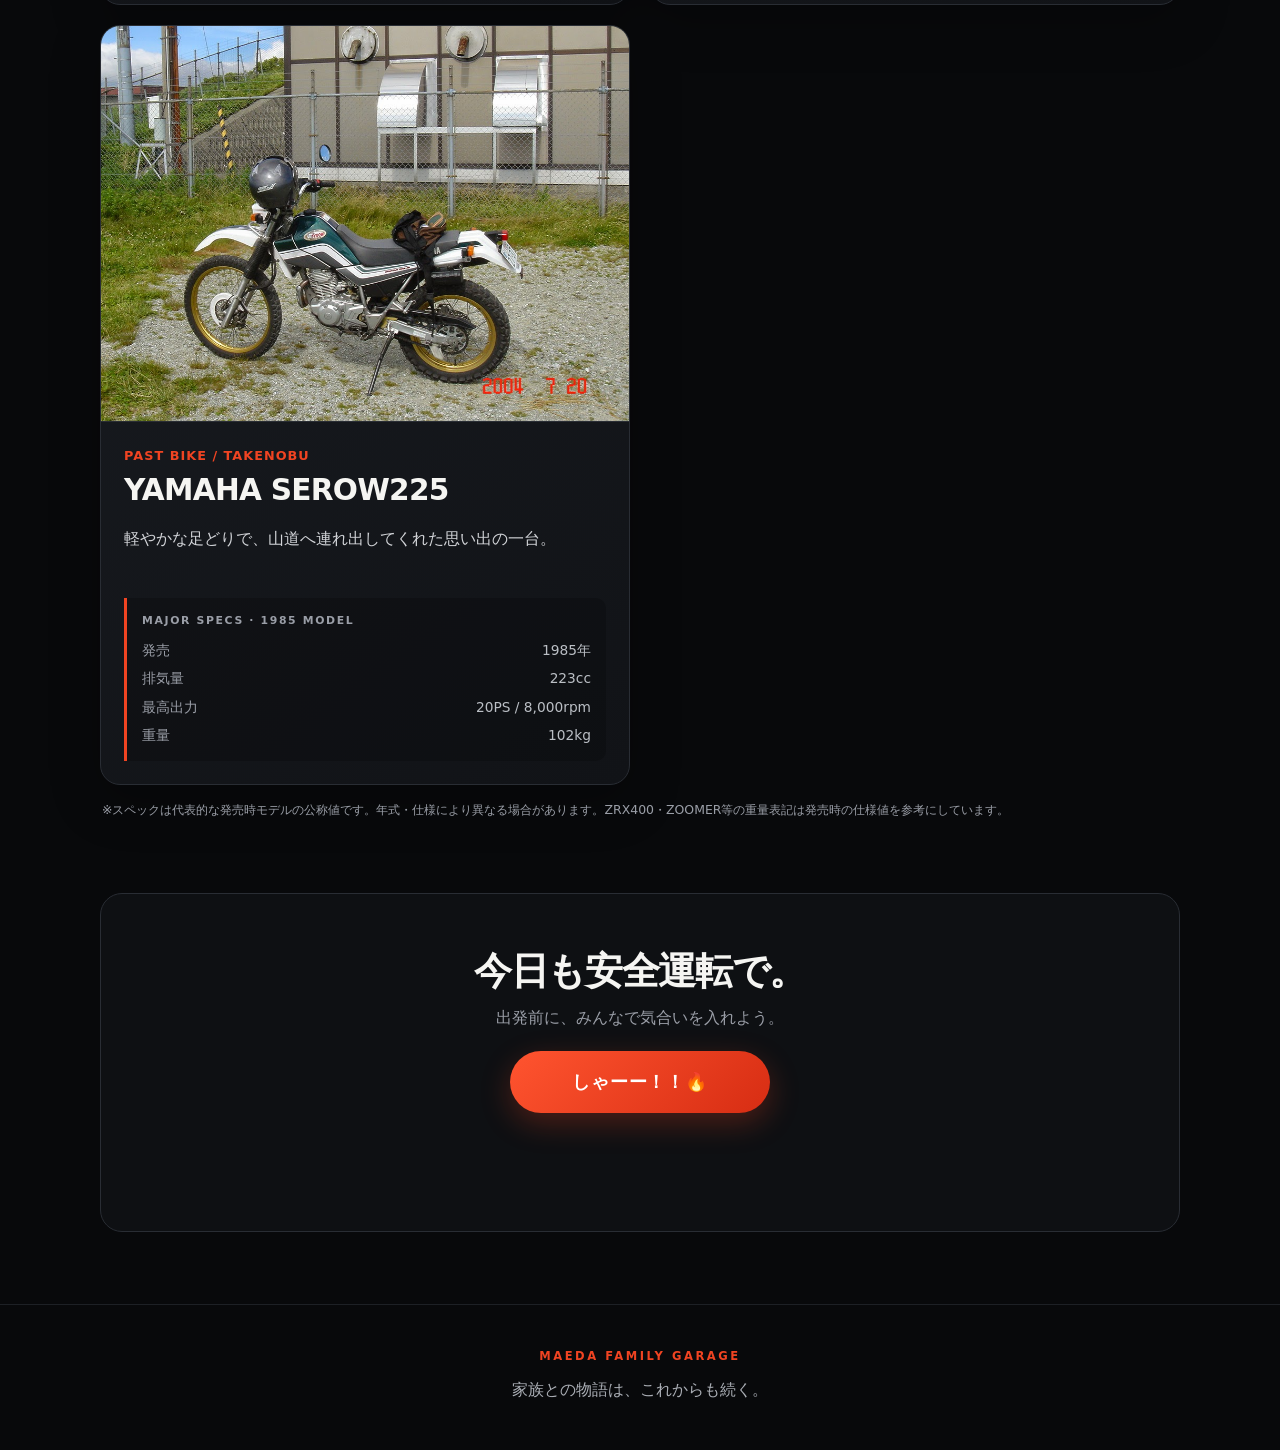
==== commit a62b5595: "Add files via upload" ====
--- a/index.html
+++ b/index.html
@@ -644,7 +644,7 @@
       <p class="lead">家族のバイクと思い出を残す場所</p>
       <hr class="hero-line">
       <div class="hero-actions">
-        <a class="gallery-cta" href="gallery.html">思い出ギャラリーを見る <span aria-hidden="true">→</span></a>
+        <a class="gallery-cta" href="gallery-latest.html">思い出ギャラリーを見る <span aria-hidden="true">→</span></a>
         <a class="gallery-cta" href="memory-reel.html">MEMORY REEL <span aria-hidden="true">→</span></a>
       </div>
     </div>
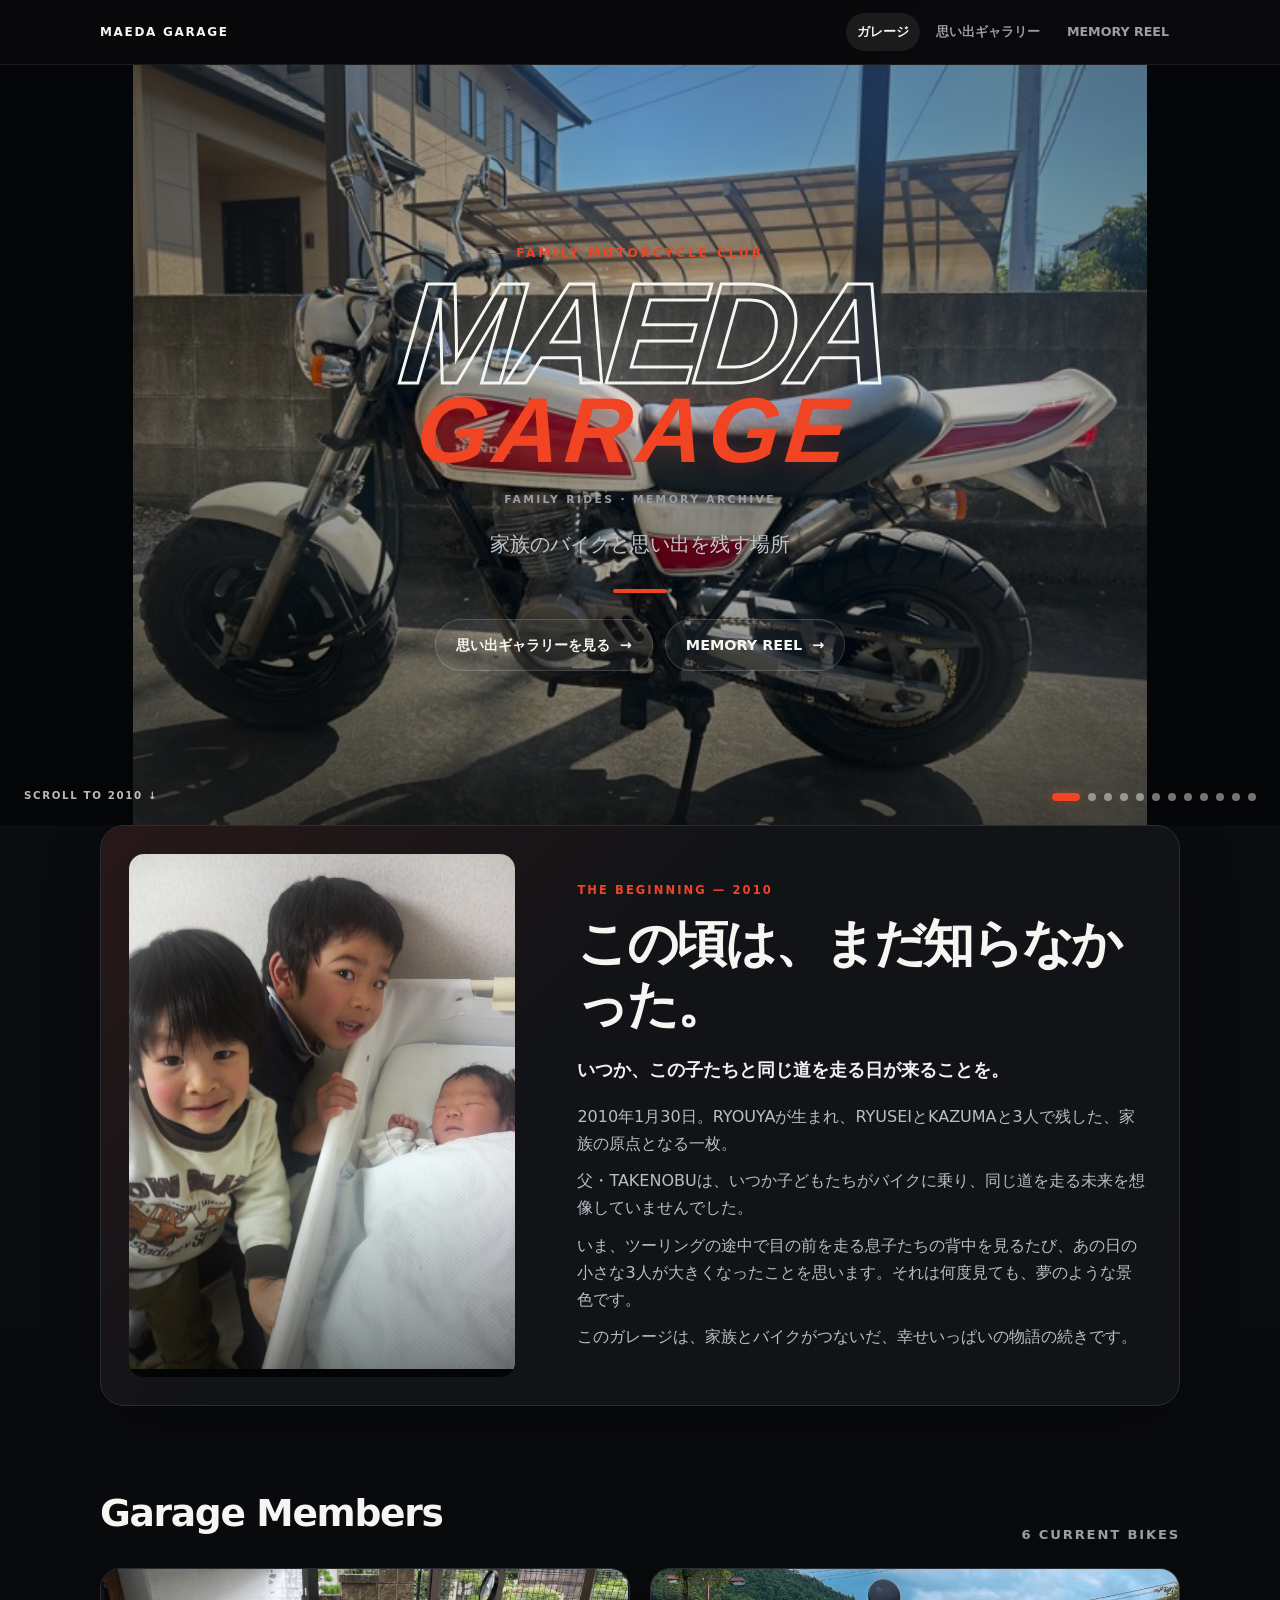
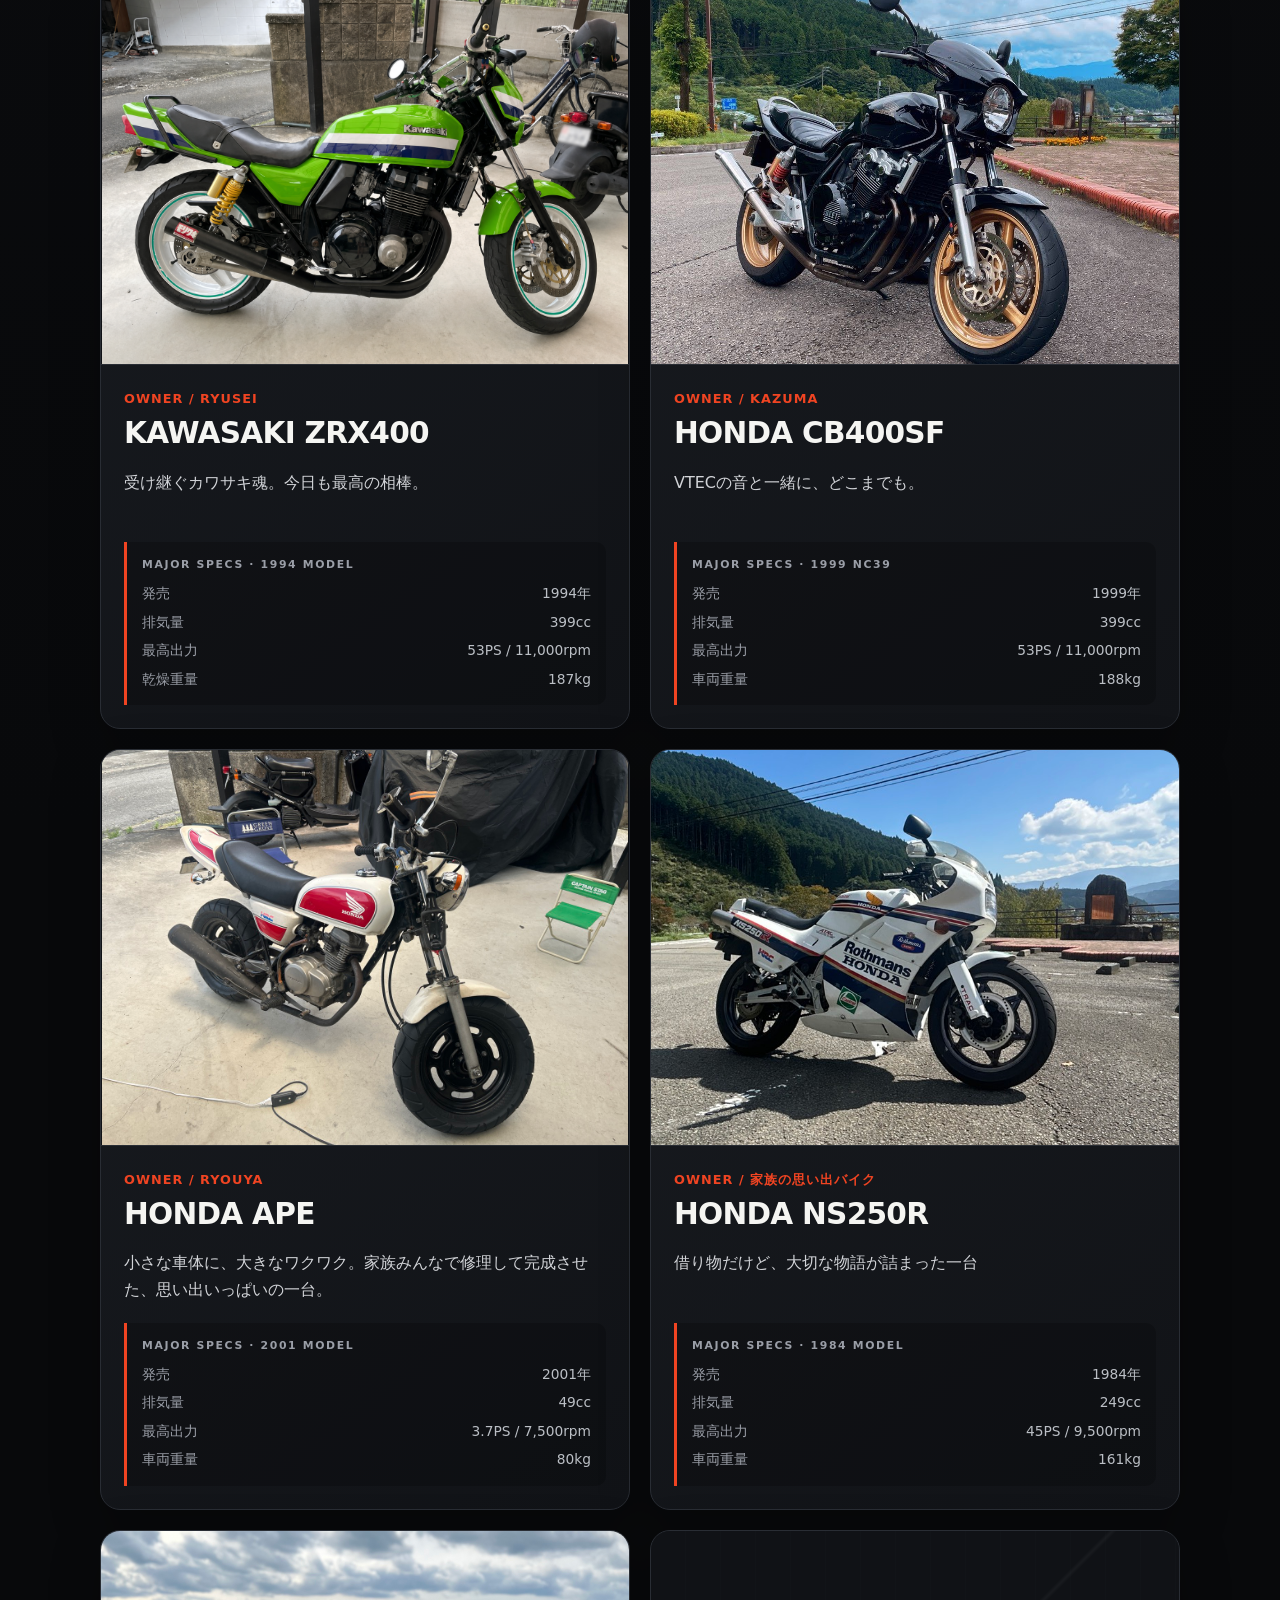
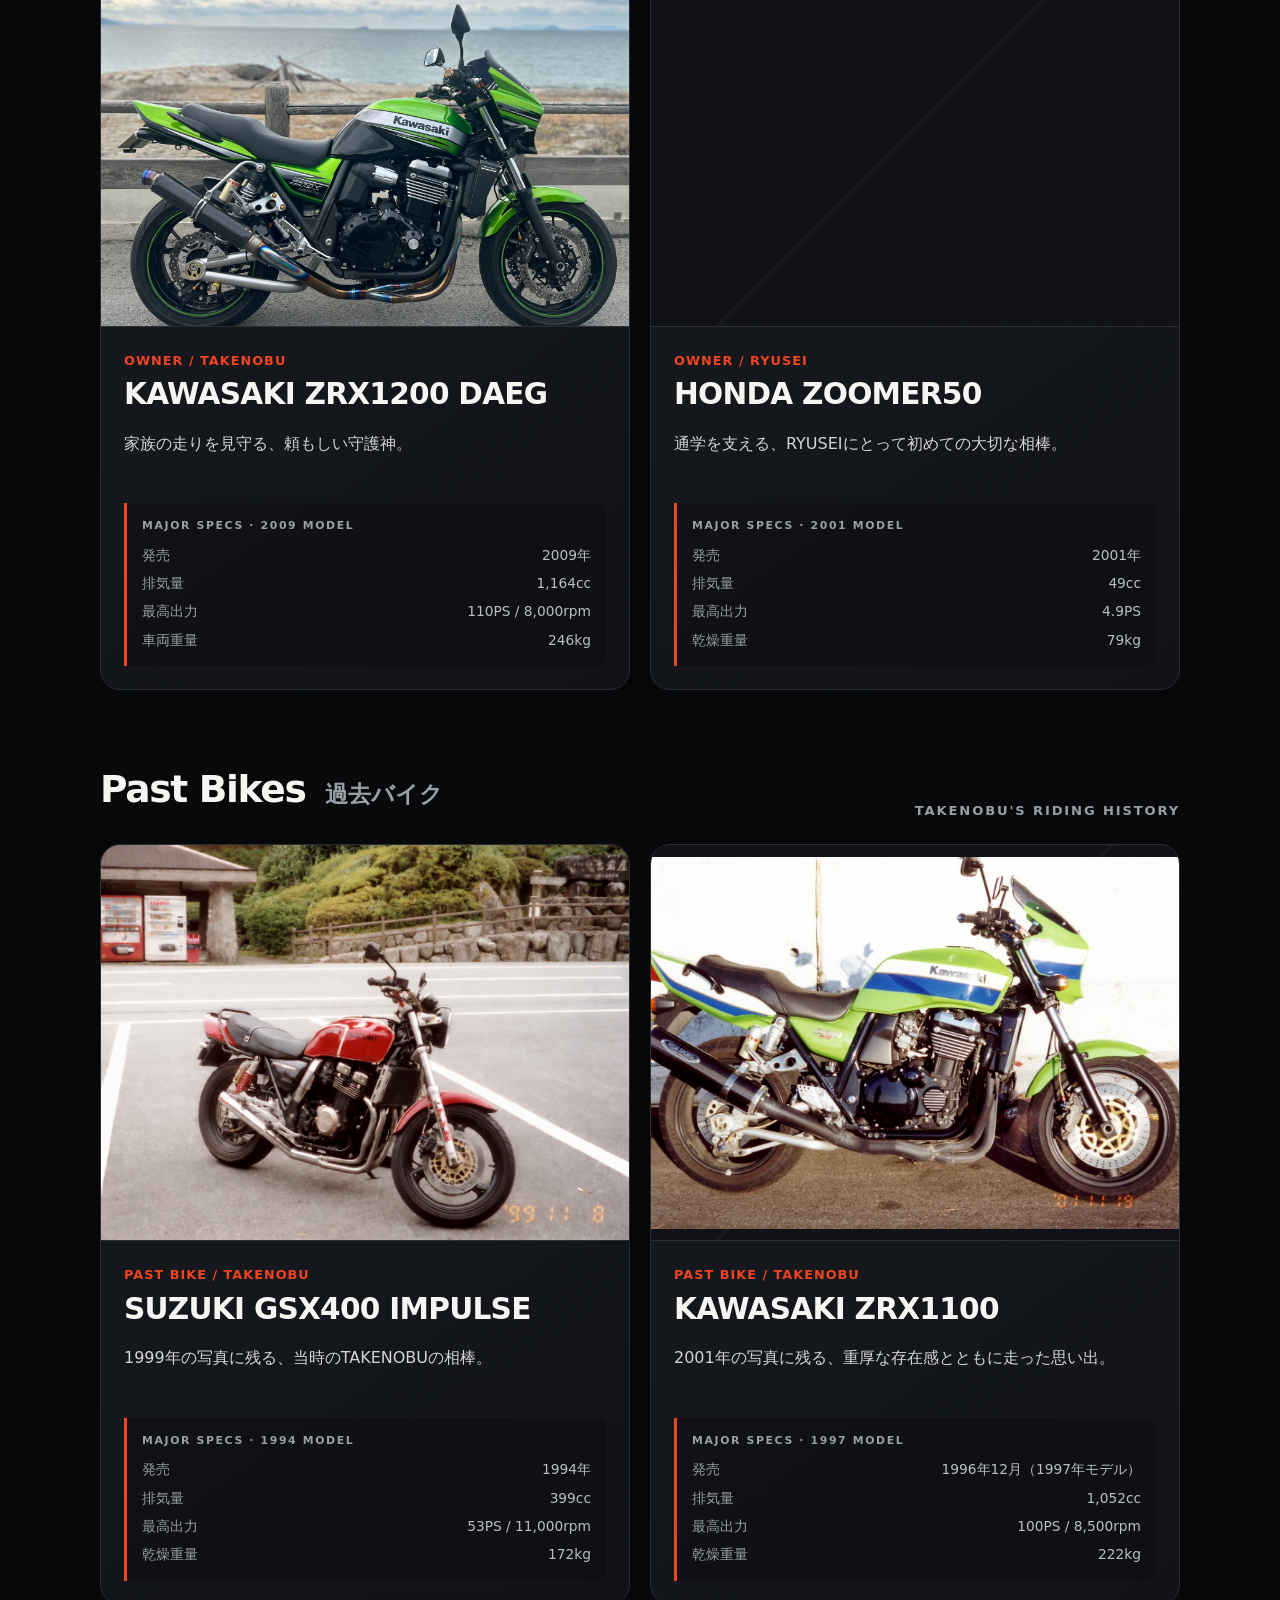
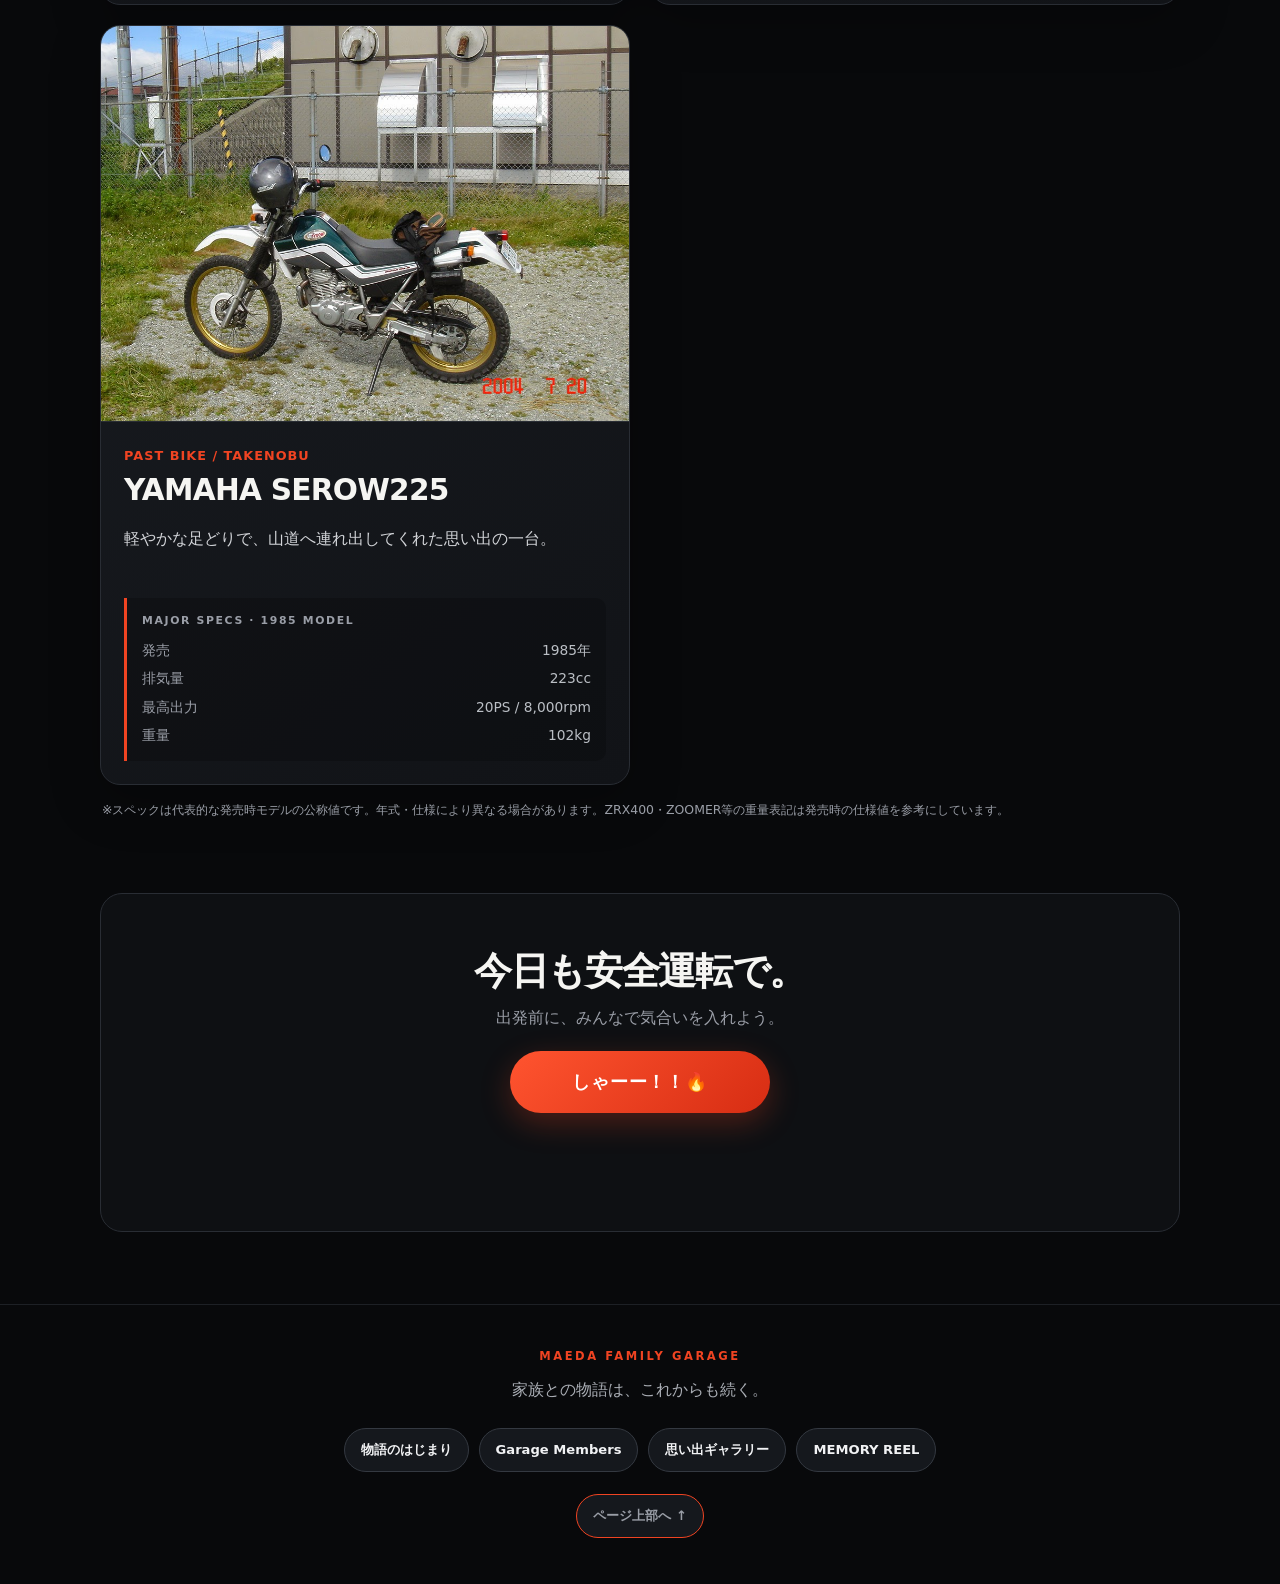
==== commit ff3db36b: "Add files via upload" ====
--- a/index.html
+++ b/index.html
@@ -571,6 +571,40 @@
 
     footer p { margin: 0; }
 
+    .footer-nav {
+      display: flex;
+      flex-wrap: wrap;
+      justify-content: center;
+      gap: 10px;
+      margin: 24px auto 22px;
+    }
+
+    .footer-nav a,
+    .back-to-top {
+      display: inline-flex;
+      align-items: center;
+      justify-content: center;
+      min-height: 42px;
+      padding: 10px 16px;
+      border: 1px solid #343941;
+      border-radius: 999px;
+      color: #f1f2f4;
+      background: #15181d;
+      font-size: .82rem;
+      font-weight: 700;
+      text-decoration: none;
+      transition: border-color .2s ease, background .2s ease, transform .2s ease;
+    }
+
+    .footer-nav a:hover,
+    .back-to-top:hover {
+      border-color: var(--accent);
+      background: #20242a;
+      transform: translateY(-2px);
+    }
+
+    .back-to-top { border-color: var(--accent); }
+
     .footer-mark {
       display: block;
       margin-bottom: 10px;
@@ -609,7 +643,7 @@
     }
   </style>
 </head>
-<body>
+<body id="top">
   <nav class="site-nav" aria-label="メインナビゲーション">
     <div class="nav-inner">
       <a class="brand" href="index.html">MAEDA GARAGE</a>
@@ -812,6 +846,13 @@
   <footer>
     <span class="footer-mark">MAEDA FAMILY GARAGE</span>
     <p>家族との物語は、これからも続く。</p>
+    <nav class="footer-nav" aria-label="ページ内リンク">
+      <a href="#beginning">物語のはじまり</a>
+      <a href="#garage-title">Garage Members</a>
+      <a href="gallery-latest.html">思い出ギャラリー</a>
+      <a href="memory-reel.html">MEMORY REEL</a>
+    </nav>
+    <a class="back-to-top" href="#top">ページ上部へ ↑</a>
   </footer>
 
   <script>
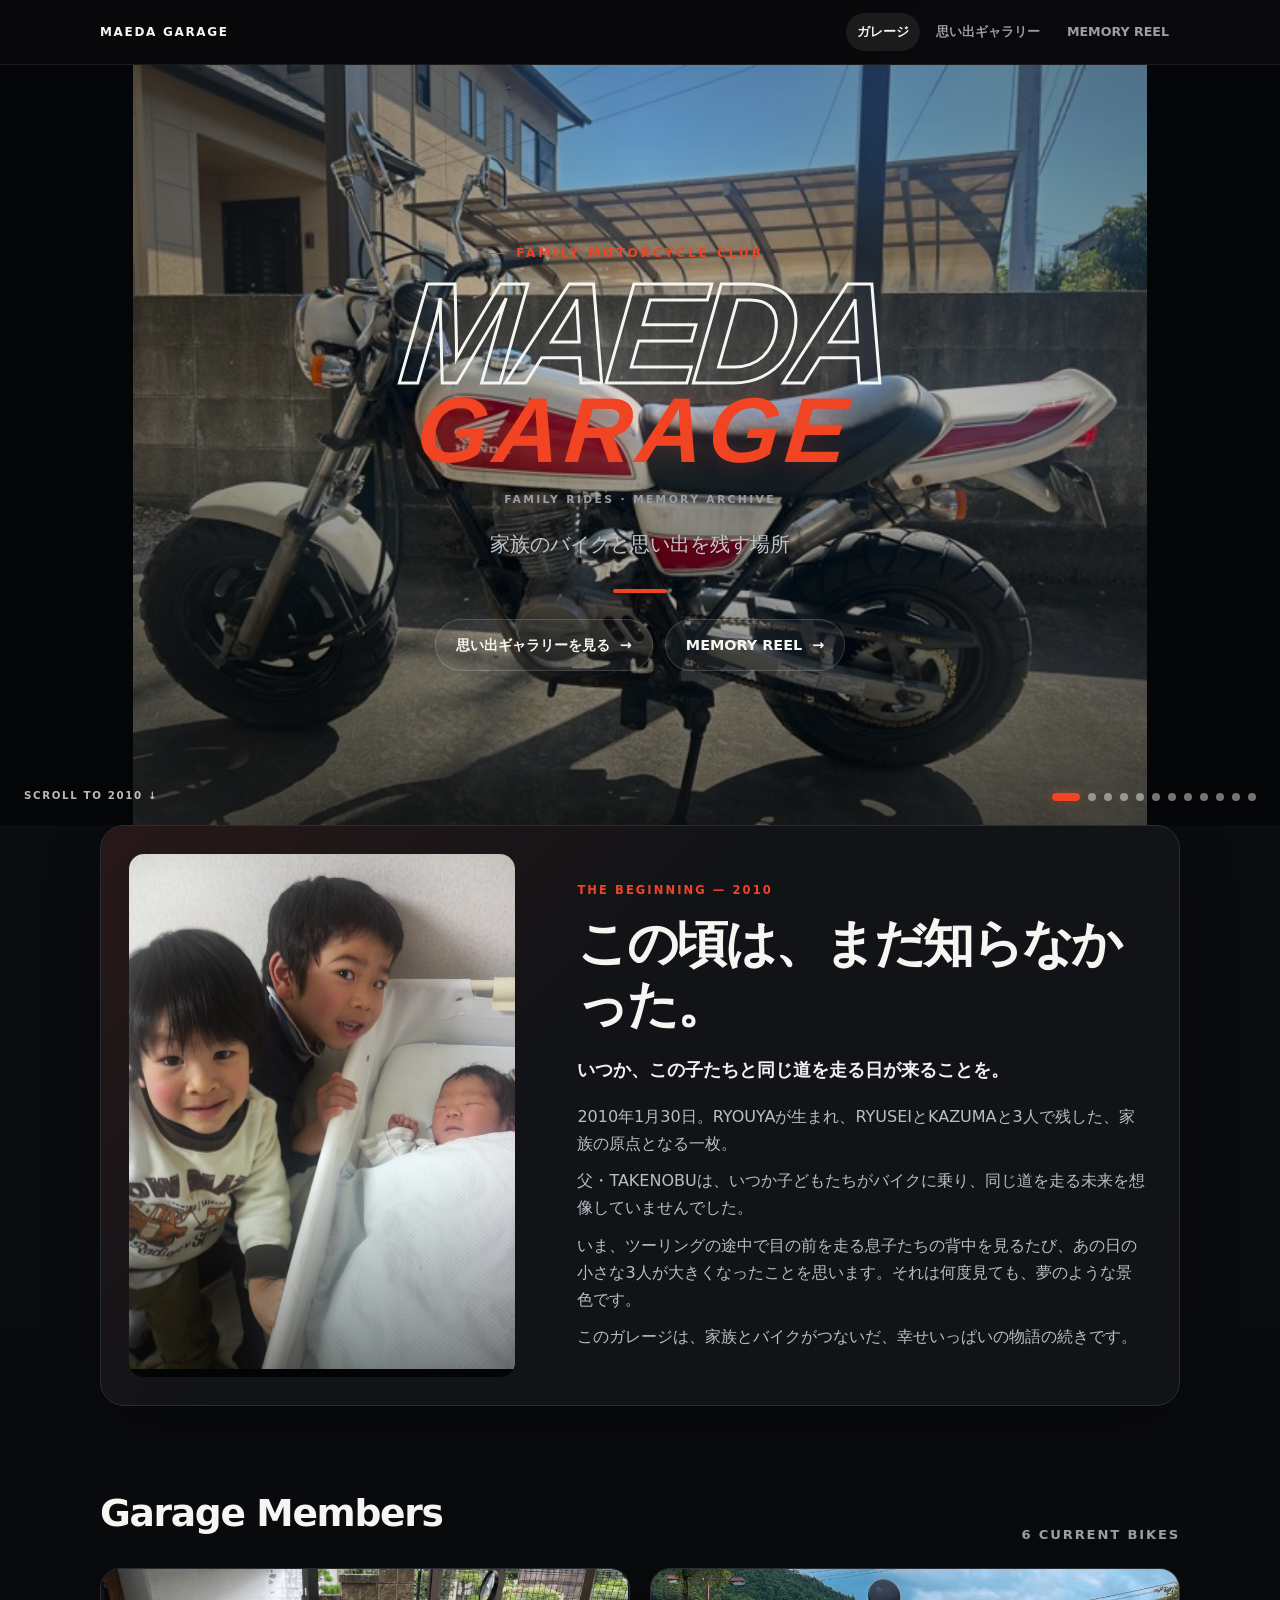
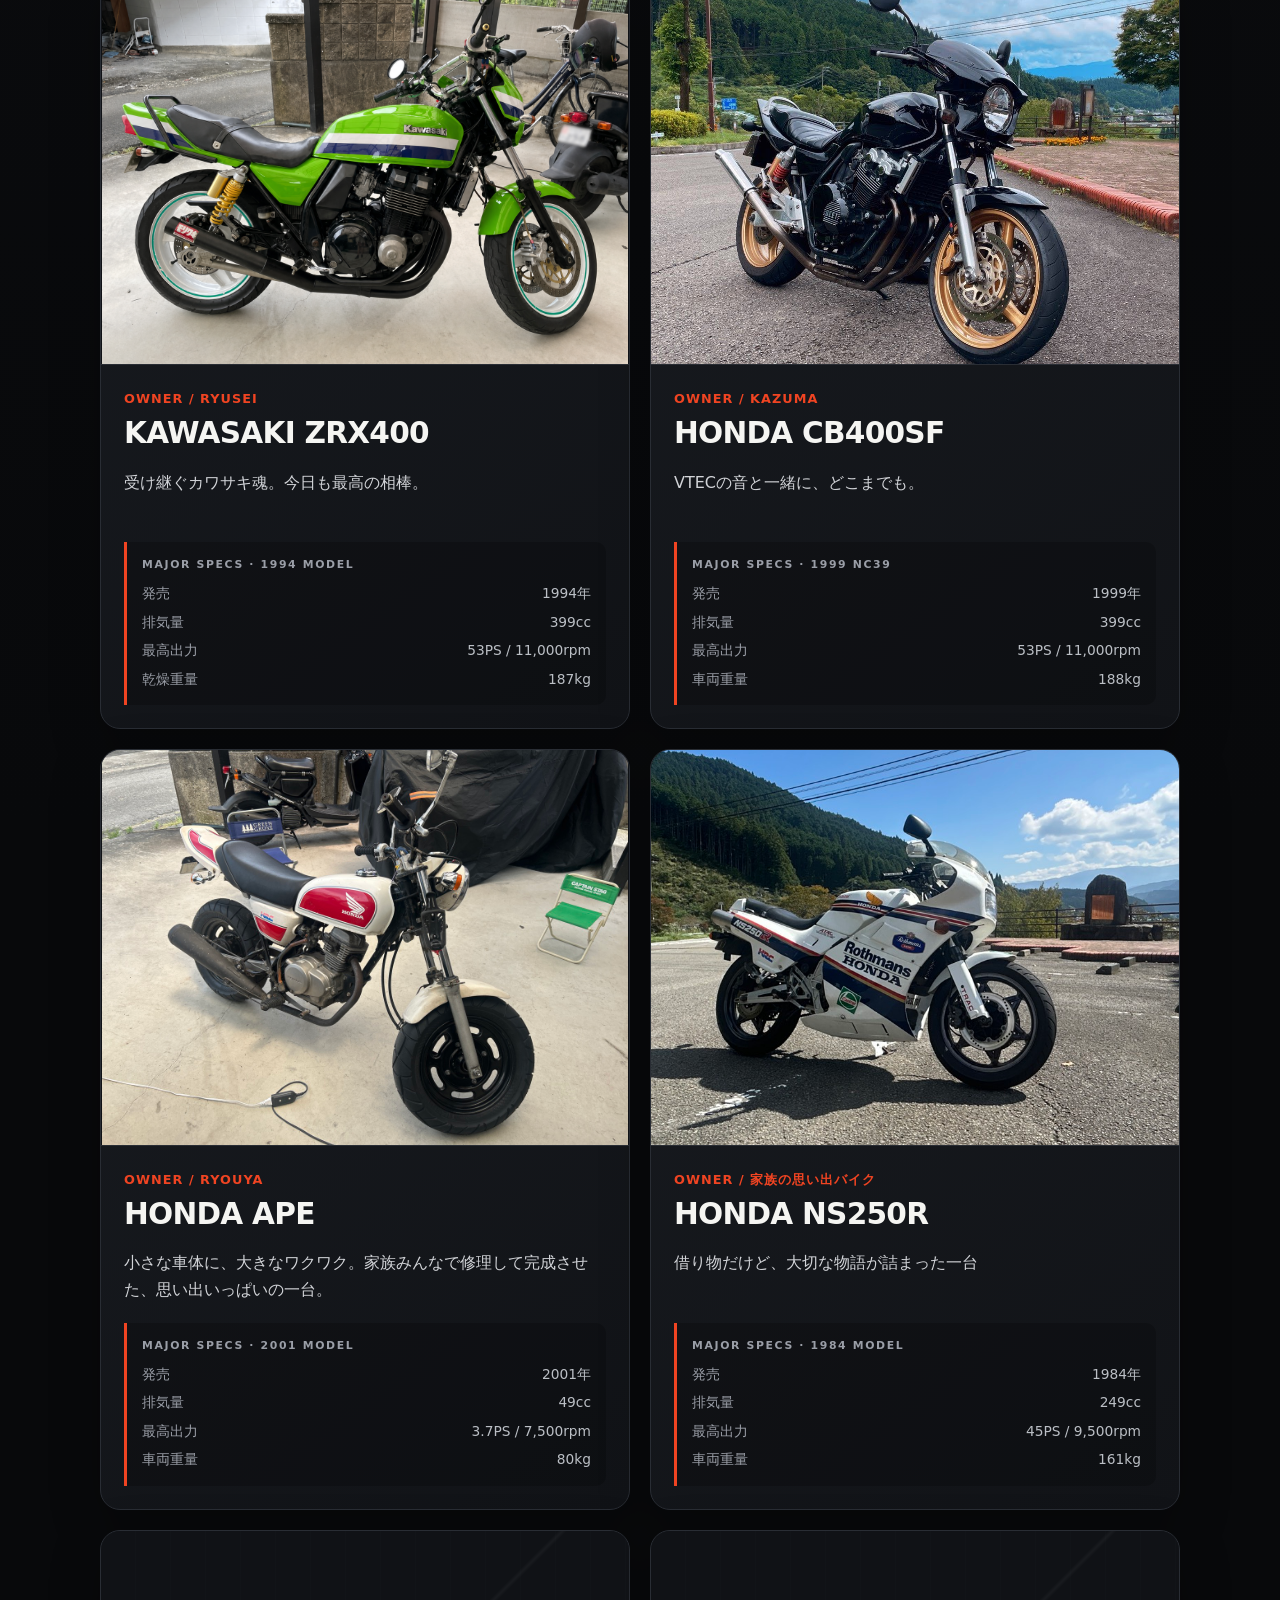
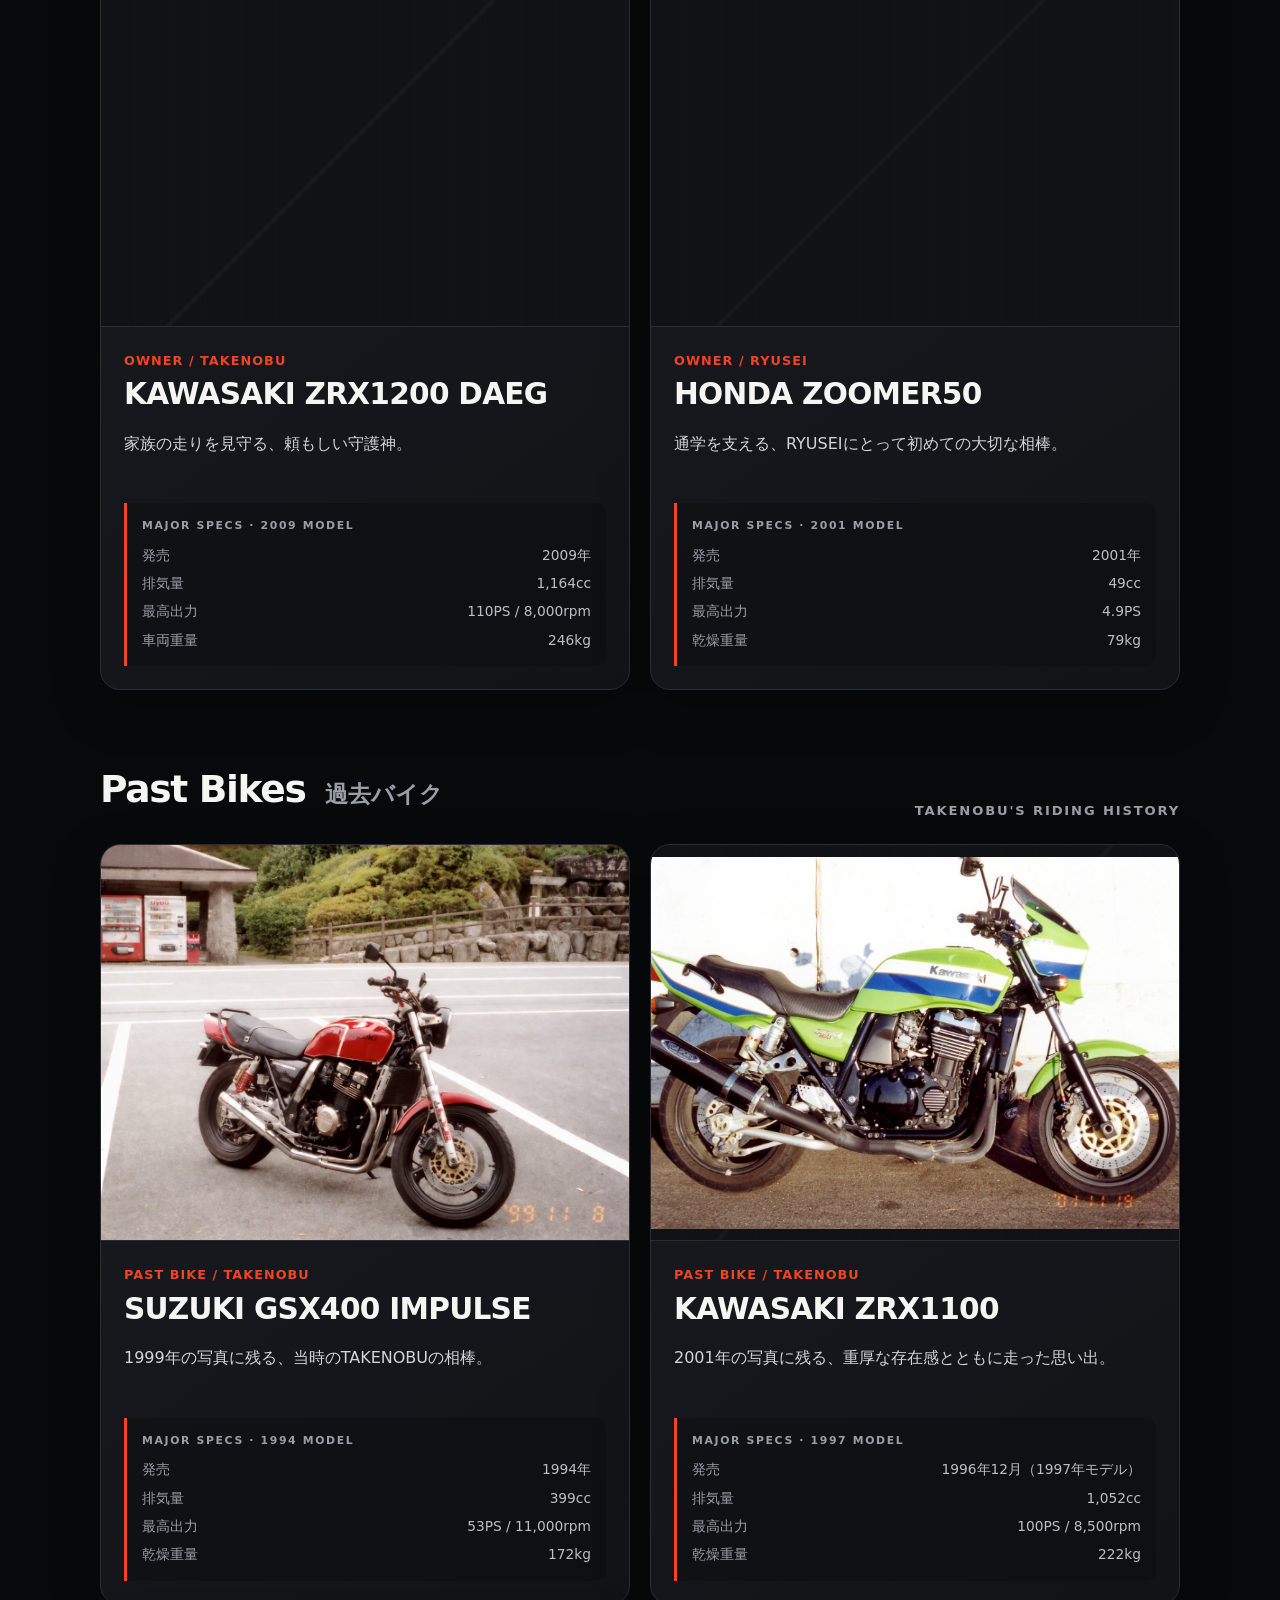
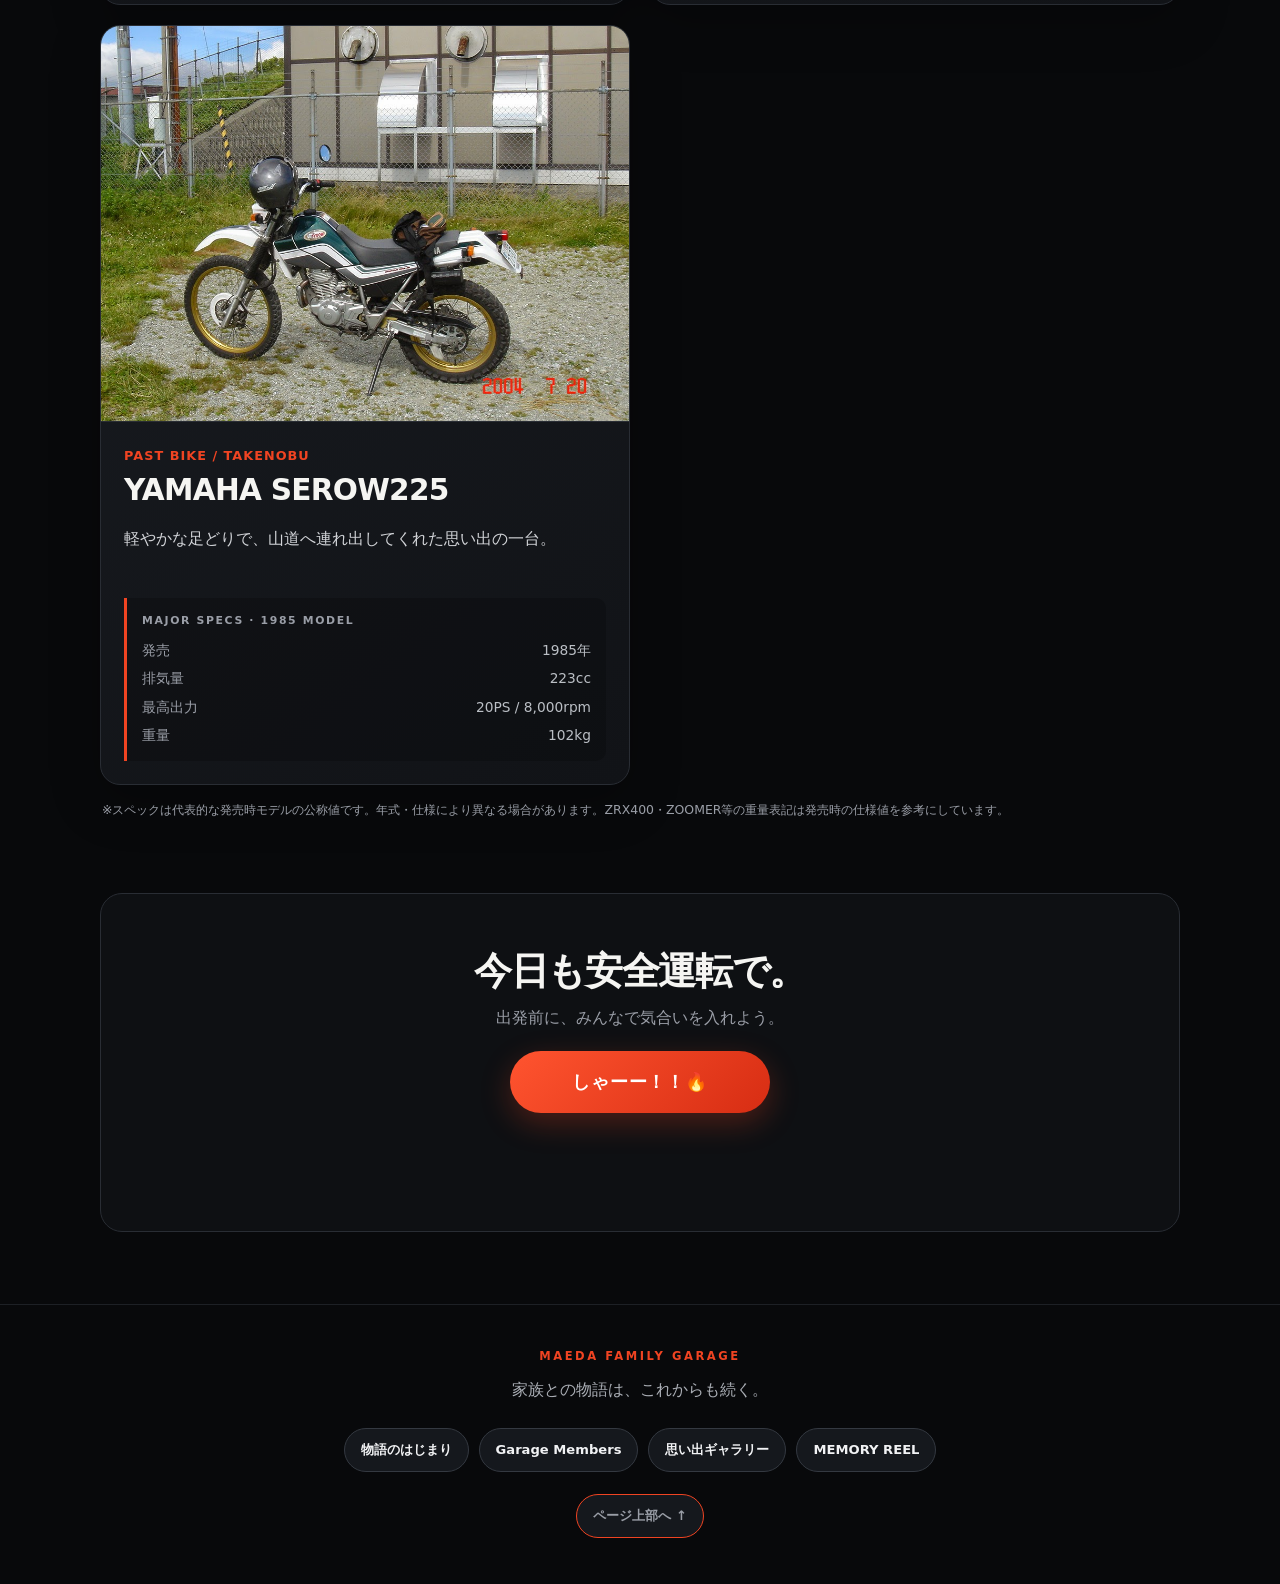
==== commit 48d12ee9: "Add files via upload" ====
--- a/index.html
+++ b/index.html
@@ -856,6 +856,17 @@
   </footer>
 
   <script>
+    // ページ内リンクは、設定環境に左右されずスムーズに移動させる。
+    document.querySelectorAll('.footer-nav a[href^="#"], .back-to-top[href^="#"]').forEach((link) => {
+      link.addEventListener("click", (event) => {
+        const target = document.querySelector(link.getAttribute("href"));
+        if (!target) return;
+        event.preventDefault();
+        target.scrollIntoView({ behavior: "smooth", block: "start" });
+        history.replaceState(null, "", link.getAttribute("href"));
+      });
+    });
+
     const heroSlides = [...document.querySelectorAll(".hero-slide")];
     const heroDots = [...document.querySelectorAll(".hero-dot")];
     let activeSlide = 0;
